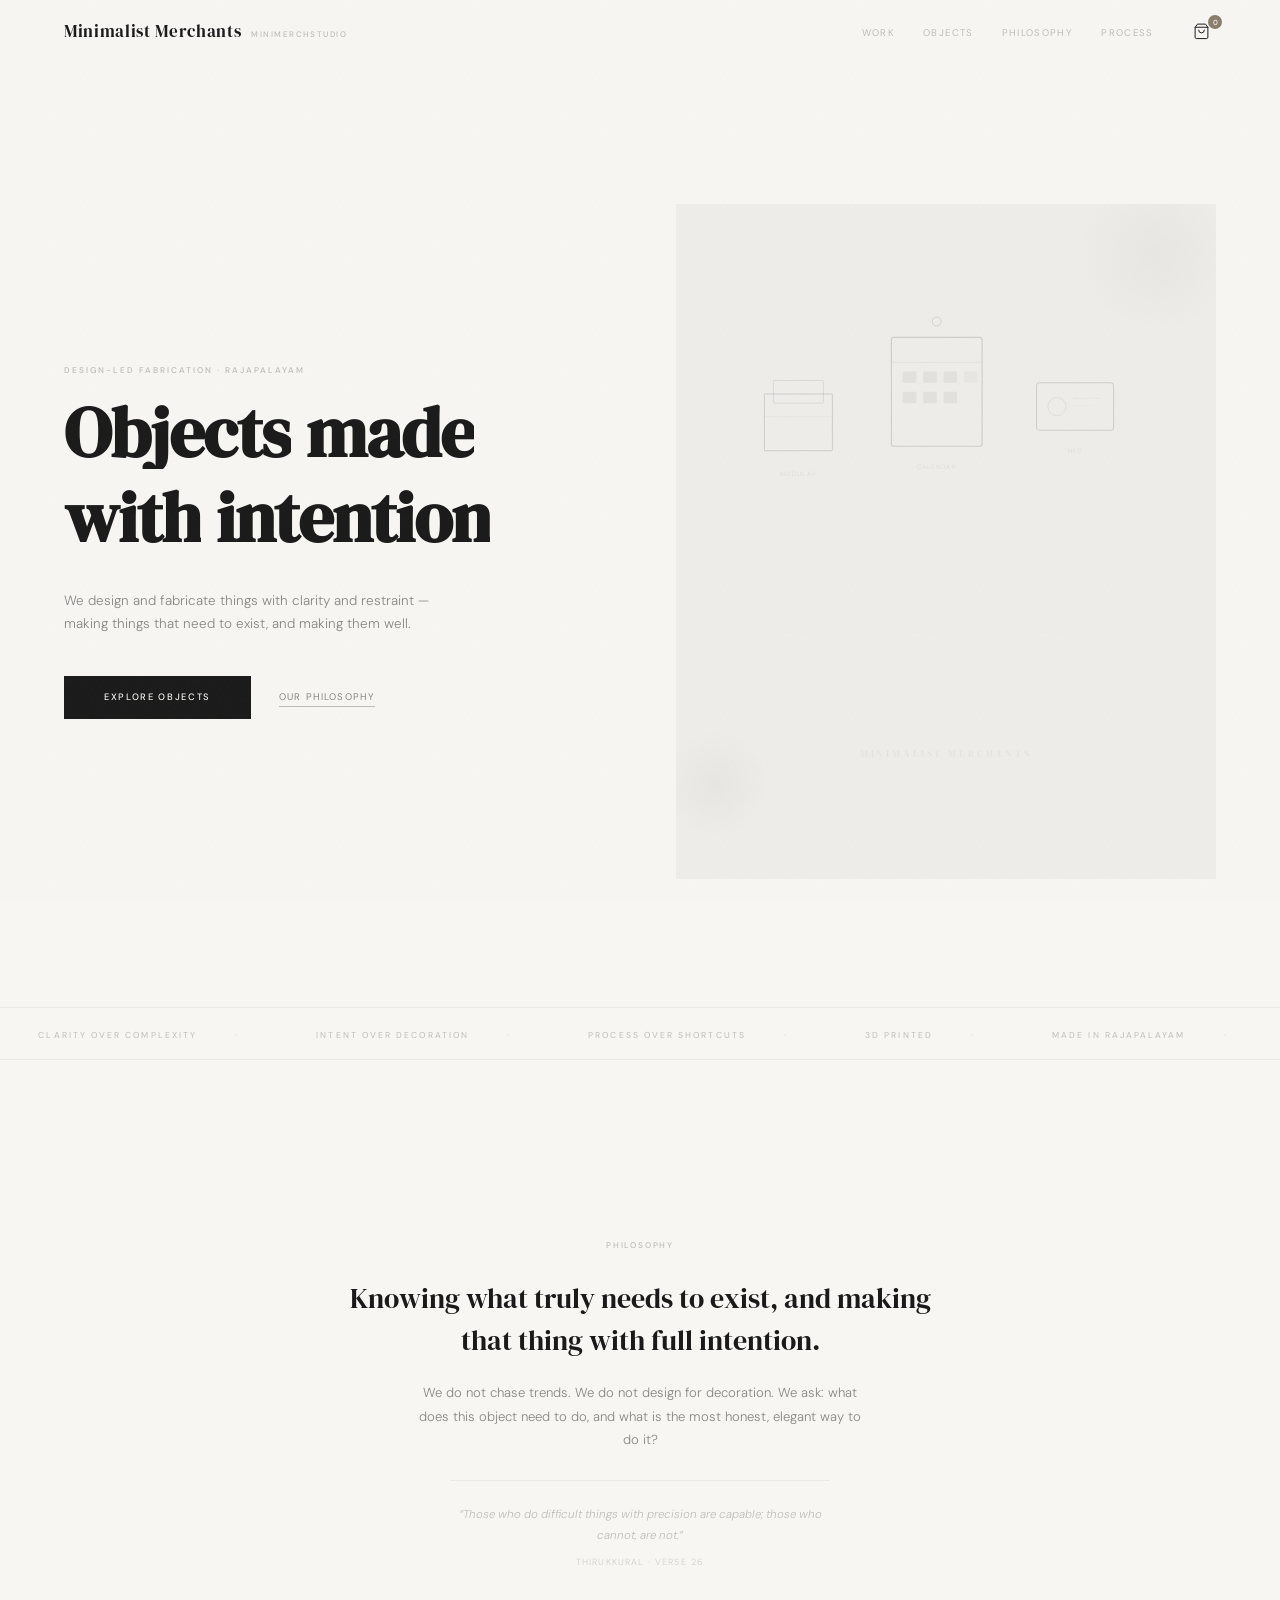
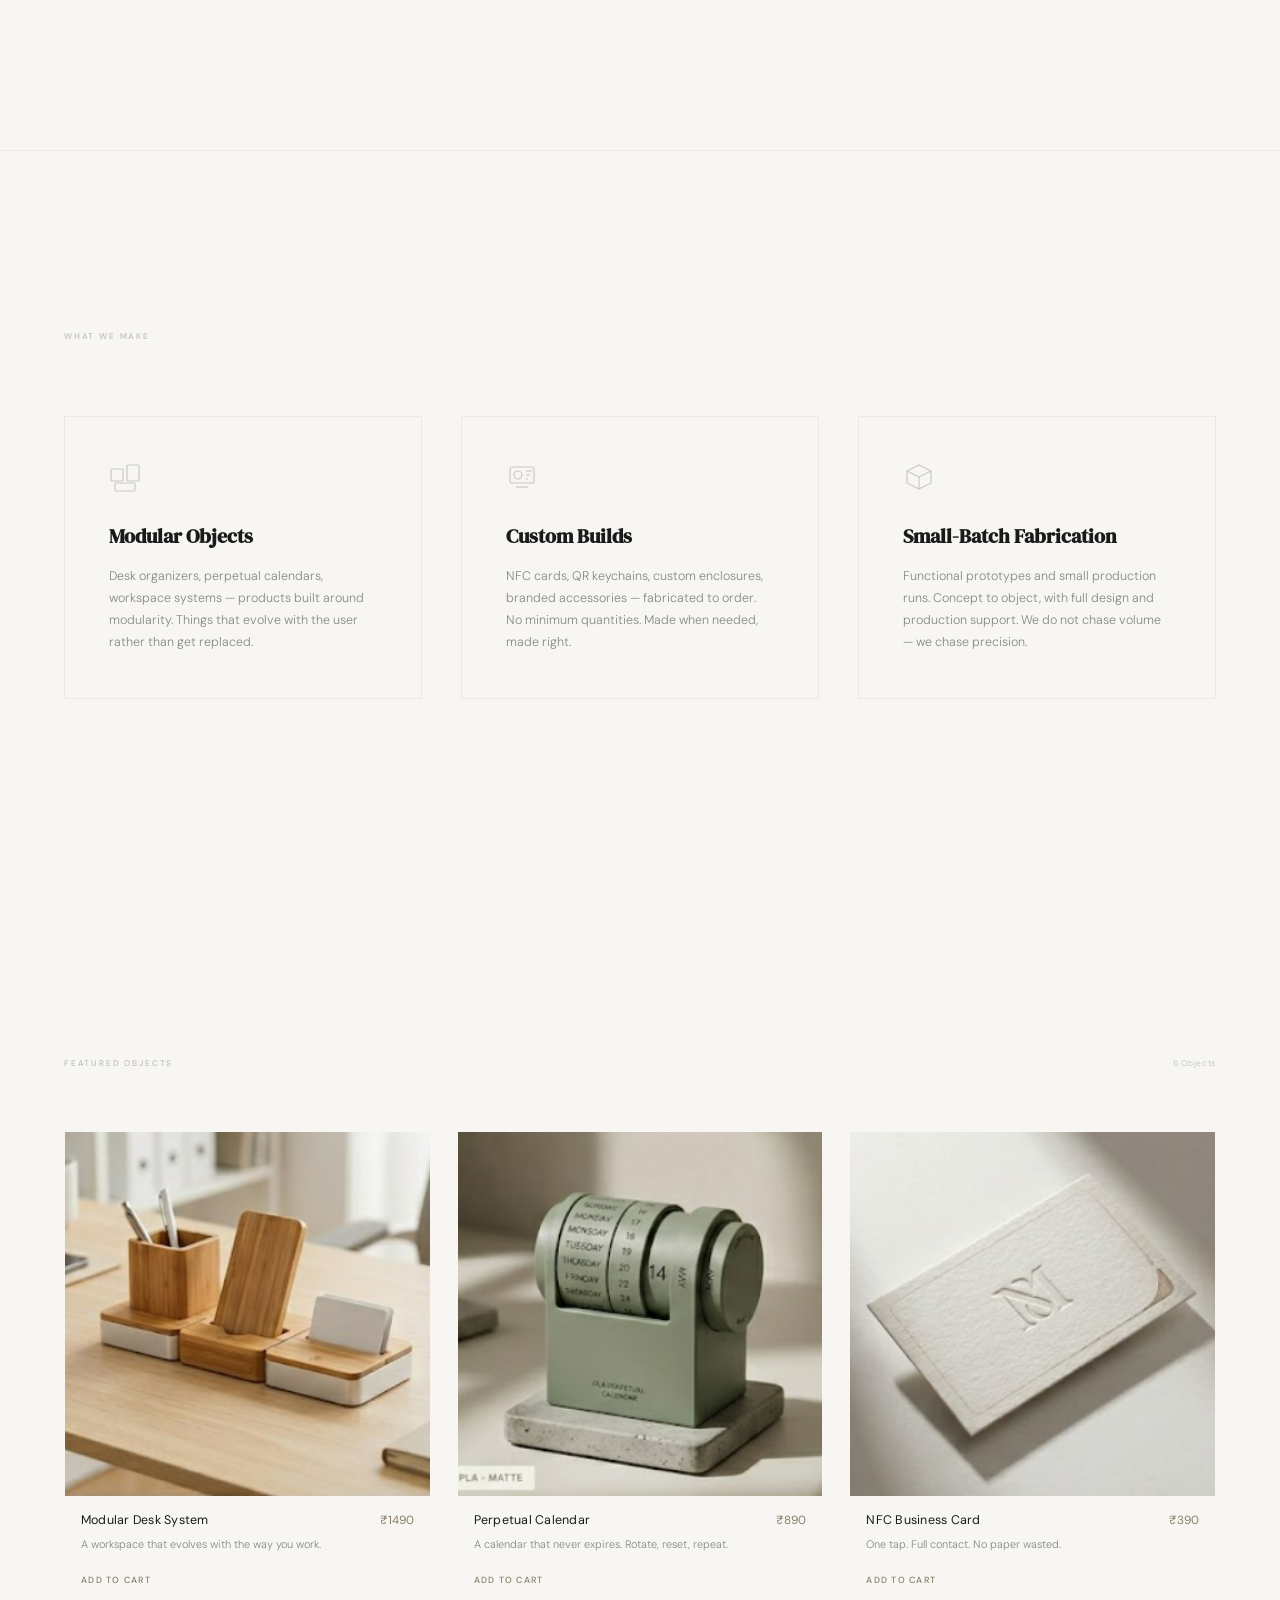
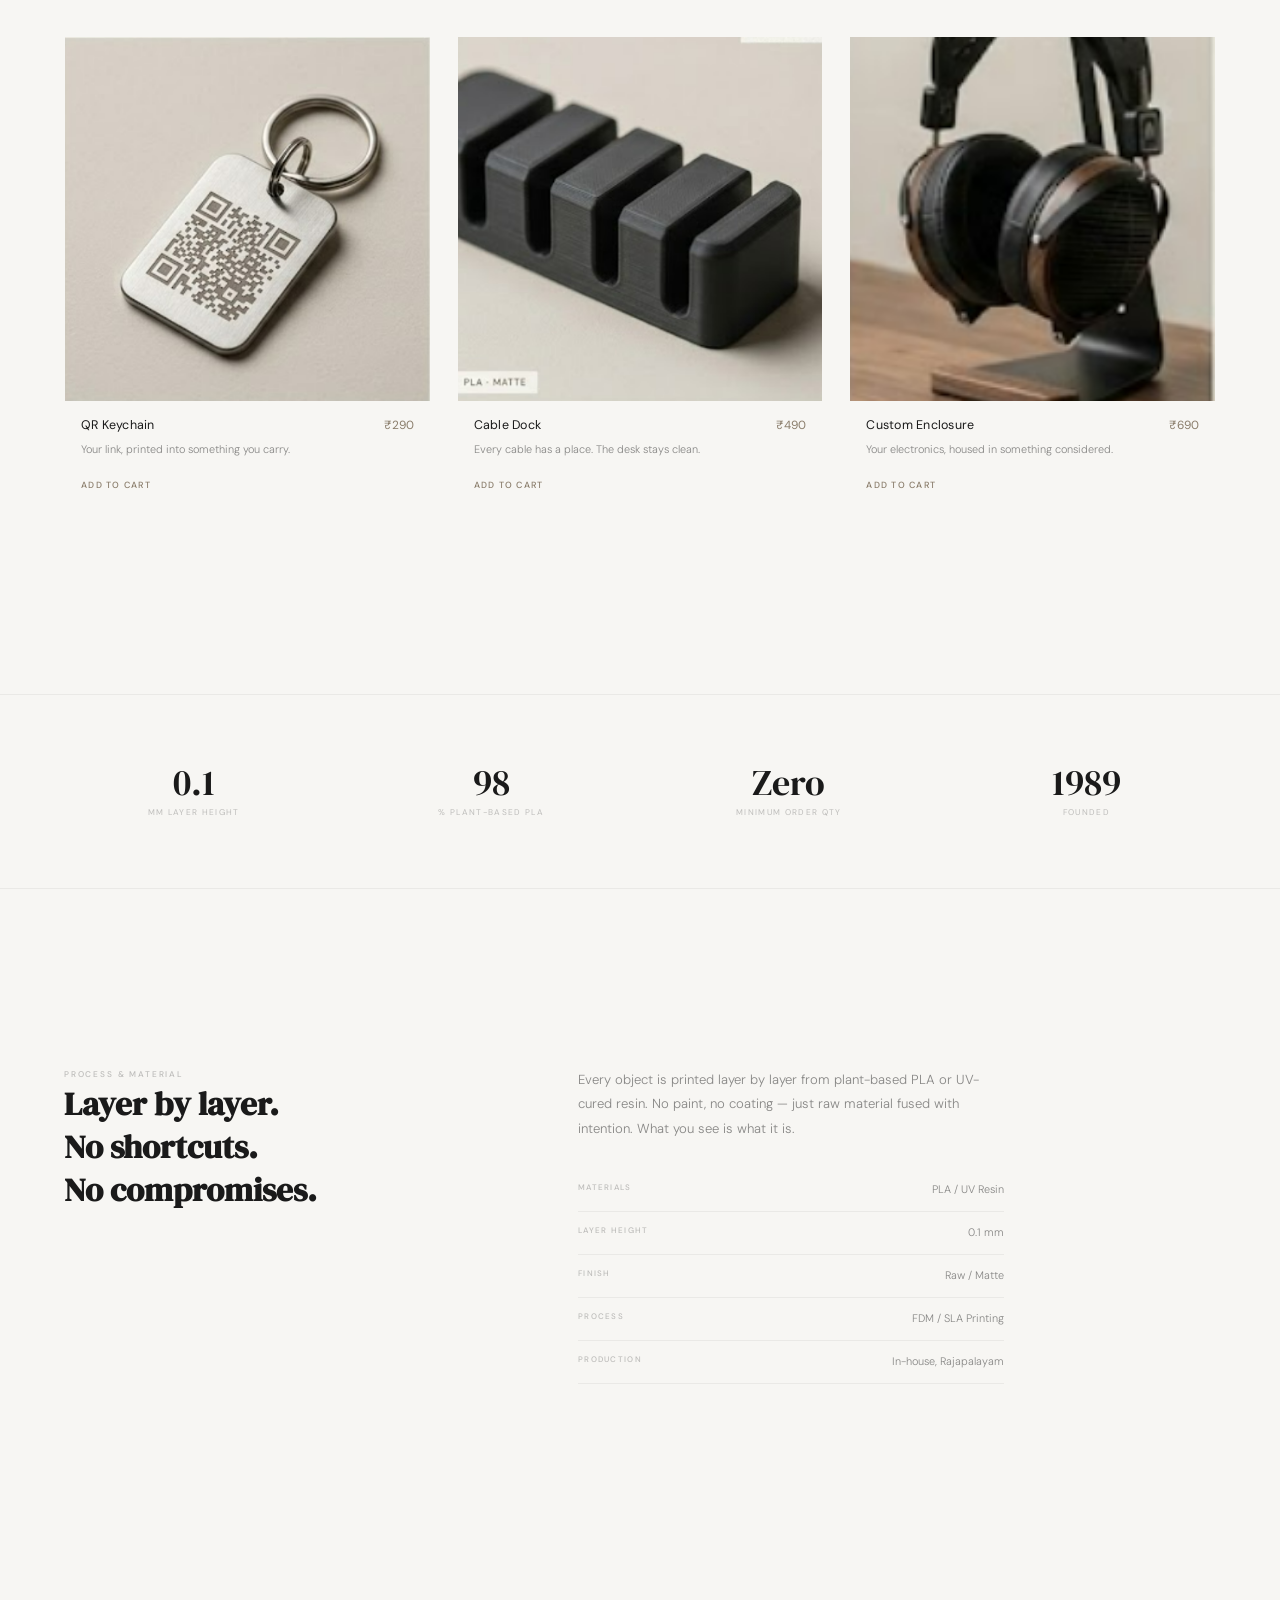
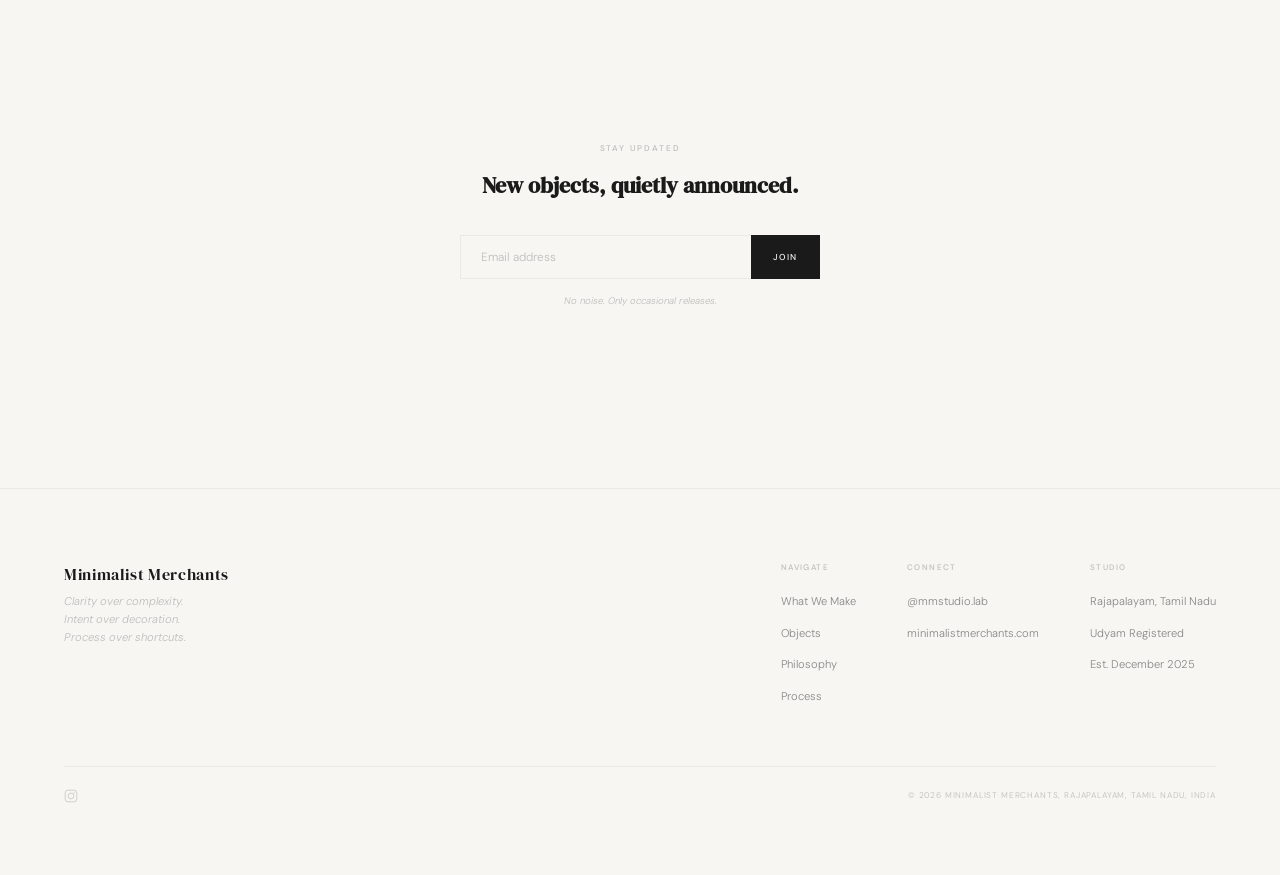
==== index.html @ 9cb00be7 "Initial commit: Minimalist Merchants e-commerce website" ====
<!DOCTYPE html>
<html lang="en">
<head>
  <meta charset="UTF-8">
  <meta name="viewport" content="width=device-width, initial-scale=1.0">
  <title>Minimalist Merchants — Objects Made with Intention</title>
  <meta name="description" content="Minimalist Merchants is a design-led custom 3D printing and fabrication studio based in Rajapalayam, Tamil Nadu. We design and fabricate objects with clarity and restraint.">
  <meta property="og:title" content="Minimalist Merchants — Objects Made with Intention">
  <meta property="og:description" content="Design-led 3D printing &amp; fabrication. Clarity over complexity. Intent over decoration. Process over shortcuts.">
  <meta property="og:type" content="website">
  <meta name="twitter:card" content="summary_large_image">
  <link rel="preconnect" href="https://fonts.googleapis.com">
  <link rel="preconnect" href="https://fonts.gstatic.com" crossorigin>
  <link href="https://fonts.googleapis.com/css2?family=DM+Sans:ital,opsz,wght@0,9..40,300;0,9..40,400;0,9..40,500;1,9..40,300;1,9..40,400&family=DM+Serif+Display&display=swap" rel="stylesheet">
  <style>
    /* ================================================
       RESET & TOKENS
       ================================================ */
    *,*::before,*::after{margin:0;padding:0;box-sizing:border-box}
    :root{
      --bg:#F7F6F3;
      --surface:#EEEDEA;
      --text:#1A1A1A;
      --text-mid:rgba(26,26,26,.50);
      --text-light:rgba(26,26,26,.26);
      --accent:#8A7D6B;
      --accent-hover:#766A58;
      --border:rgba(26,26,26,.06);
      --heading:'DM Serif Display',Georgia,serif;
      --body:'DM Sans',system-ui,sans-serif;
      --ease:cubic-bezier(.25,.1,.25,1);
      --ease-out:cubic-bezier(.16,1,.3,1);
      --section-gap:clamp(100px,14vw,200px);
      --px:clamp(24px,5vw,88px);
    }
    html{scroll-behavior:smooth}
    body{
      background:var(--bg);color:var(--text);
      font-family:var(--body);font-weight:400;
      font-size:15px;line-height:1.65;
      overflow-x:hidden;
      -webkit-font-smoothing:antialiased;
    }
    body.locked{overflow:hidden}
    a{color:inherit;text-decoration:none}
    button{font-family:inherit;border:none;background:none;color:inherit;font-size:inherit;cursor:pointer}
    ::selection{background:var(--accent);color:#fff}
    *:focus{outline:none}
    *:focus-visible{outline:2px solid var(--accent);outline-offset:3px}

    /* Film grain */
    .grain{
      position:fixed;inset:0;z-index:9998;pointer-events:none;opacity:.028;
      background-image:url("data:image/svg+xml,%3Csvg viewBox='0 0 256 256' xmlns='http://www.w3.org/2000/svg'%3E%3Cfilter id='n'%3E%3CfeTurbulence type='fractalNoise' baseFrequency='0.8' numOctaves='4' stitchTiles='stitch'/%3E%3C/filter%3E%3Crect width='100%25' height='100%25' filter='url(%23n)'/%3E%3C/svg%3E");
      background-size:128px;
    }

    /* ================================================
       PRELOADER
       ================================================ */
    .preloader{
      position:fixed;inset:0;z-index:10000;background:var(--bg);
      display:flex;flex-direction:column;align-items:center;justify-content:center;gap:20px;
      transition:opacity .6s ease,visibility .6s ease;
    }
    .preloader.done{opacity:0;visibility:hidden;pointer-events:none}
    .preloader-mark{
      font-family:var(--body);font-size:.62rem;font-weight:500;
      letter-spacing:.22em;text-transform:uppercase;color:var(--text-mid);
      opacity:0;animation:plFade .7s ease .2s forwards;
    }
    .preloader-name{
      font-family:var(--heading);font-size:clamp(1.1rem,2vw,1.5rem);
      letter-spacing:.04em;opacity:0;
      animation:plFade .7s ease .4s forwards;
    }
    .preloader-bar{
      width:48px;height:1px;background:var(--border);
      position:relative;overflow:hidden;opacity:0;
      animation:plFade .5s ease .6s forwards;
    }
    .preloader-bar::after{
      content:'';position:absolute;inset:0;background:var(--accent);
      transform-origin:left;animation:plBar 1s var(--ease-out) .7s forwards;
    }
    @keyframes plFade{to{opacity:1}}
    @keyframes plBar{from{transform:scaleX(0)}to{transform:scaleX(1)}}

    /* ================================================
       CURSOR (desktop only)
       ================================================ */
    @media(hover:hover)and(pointer:fine){*{cursor:none !important}}
    .cursor-dot,.cursor-ring{
      display:none;position:fixed;top:0;left:0;
      border-radius:50%;pointer-events:none;z-index:9999;will-change:transform;
    }
    .cursor-dot{
      width:5px;height:5px;background:var(--text);margin:-2.5px 0 0 -2.5px;
      transition:width .35s var(--ease),height .35s var(--ease),margin .35s var(--ease),background .35s ease;
    }
    .cursor-ring{
      width:34px;height:34px;border:1px solid rgba(26,26,26,.10);margin:-17px 0 0 -17px;
      transition:width .4s var(--ease-out),height .4s var(--ease-out),margin .4s var(--ease-out),opacity .3s ease;
    }
    .cursor-dot.active{width:48px;height:48px;margin:-24px 0 0 -24px;background:rgba(138,125,107,.08)}
    .cursor-ring.active{width:0;height:0;margin:0;opacity:0}
    @media(hover:hover)and(pointer:fine){.cursor-dot,.cursor-ring{display:block}}

    /* Scroll progress */
    .scroll-progress{position:fixed;top:0;left:0;height:1px;width:0;background:var(--accent);z-index:9997}

    /* ================================================
       NAVBAR
       ================================================ */
    .navbar{
      position:fixed;top:0;left:0;right:0;z-index:1000;
      display:flex;align-items:center;justify-content:space-between;
      height:64px;padding:0 var(--px);
      background:rgba(247,246,243,.86);
      backdrop-filter:blur(20px);-webkit-backdrop-filter:blur(20px);
      border-bottom:1px solid transparent;
      transition:height .35s var(--ease),border-color .35s ease,transform .45s var(--ease);
    }
    .navbar.scrolled{height:50px;border-bottom-color:var(--border)}
    .navbar.hidden{transform:translateY(-100%)}

    .nav-logo-group{display:flex;align-items:baseline;gap:10px}
    .nav-logo{font-family:var(--heading);font-size:1.05rem;letter-spacing:.04em}
    .nav-abbr{
      font-size:.5rem;font-weight:500;letter-spacing:.18em;
      text-transform:uppercase;color:var(--text-light);display:none;
    }
    @media(min-width:768px){.nav-abbr{display:inline}}

    .nav-right{display:flex;align-items:center;gap:clamp(16px,2.6vw,40px)}
    .nav-links{display:flex;gap:clamp(16px,2.2vw,36px);list-style:none}
    @media(max-width:640px){.nav-links{display:none}.mobile-btn{display:flex !important}}
    .nav-links a{
      font-size:.6rem;font-weight:400;letter-spacing:.14em;
      text-transform:uppercase;color:var(--text-light);
      position:relative;transition:color .3s ease;
    }
    .nav-links a::after{
      content:'';position:absolute;left:0;bottom:-2px;
      width:0;height:1px;background:var(--accent);transition:width .35s var(--ease);
    }
    .nav-links a:hover{color:var(--accent)}
    .nav-links a:hover::after{width:100%}

    .cart-btn{position:relative;display:flex;align-items:center;padding:6px}
    .cart-btn svg{width:17px;height:17px;stroke:var(--text);stroke-width:1.4}
    .cart-count{
      position:absolute;top:-2px;right:-6px;
      font-size:.46rem;font-weight:500;
      background:var(--accent);color:#fff;
      min-width:14px;height:14px;border-radius:7px;
      display:flex;align-items:center;justify-content:center;padding:0 3px;
      transition:transform .2s var(--ease);
    }
    .cart-count.pulse{animation:pulse .3s var(--ease)}
    @keyframes pulse{50%{transform:scale(1.5)}}

    .mobile-btn{display:none;flex-direction:column;gap:4px;padding:6px;width:22px}
    .mobile-btn span{
      display:block;height:1.5px;background:var(--text);
      transition:transform .3s var(--ease),opacity .25s ease;transform-origin:center;
    }
    .mobile-btn.open span:nth-child(1){transform:translateY(5.5px) rotate(45deg)}
    .mobile-btn.open span:nth-child(2){opacity:0}
    .mobile-btn.open span:nth-child(3){transform:translateY(-5.5px) rotate(-45deg)}

    .mobile-menu{
      position:fixed;inset:0;background:var(--bg);
      z-index:999;display:flex;flex-direction:column;
      align-items:center;justify-content:center;gap:32px;
      opacity:0;pointer-events:none;transition:opacity .35s ease;
    }
    .mobile-menu.open{opacity:1;pointer-events:auto}
    .mobile-menu a{
      font-family:var(--heading);font-size:1.8rem;letter-spacing:.03em;
      opacity:0;transform:translateY(18px);
      transition:opacity .4s ease,transform .45s var(--ease-out);
    }
    .mobile-menu.open a{opacity:1;transform:translateY(0)}
    .mobile-menu.open a:nth-child(1){transition-delay:.06s}
    .mobile-menu.open a:nth-child(2){transition-delay:.12s}
    .mobile-menu.open a:nth-child(3){transition-delay:.18s}
    .mobile-menu.open a:nth-child(4){transition-delay:.24s}
    .mobile-menu.open a:nth-child(5){transition-delay:.30s}

    /* ================================================
       CART DRAWER
       ================================================ */
    .cart-overlay{
      position:fixed;inset:0;background:rgba(26,26,26,.08);
      z-index:2000;opacity:0;pointer-events:none;transition:opacity .4s ease;
    }
    .cart-overlay.open{opacity:1;pointer-events:auto}
    .cart-drawer{
      position:fixed;top:0;right:0;
      width:min(400px,92vw);height:100dvh;
      background:var(--bg);z-index:2001;
      transform:translateX(100%);transition:transform .5s var(--ease-out);
      display:flex;flex-direction:column;border-left:1px solid var(--border);
    }
    .cart-drawer.open{transform:translateX(0)}
    .cart-header{
      display:flex;align-items:center;justify-content:space-between;
      padding:22px 28px;border-bottom:1px solid var(--border);flex-shrink:0;
    }
    .cart-title{font-size:.6rem;font-weight:500;letter-spacing:.18em;text-transform:uppercase;color:var(--text-mid)}
    .cart-close{width:32px;height:32px;display:flex;align-items:center;justify-content:center;transition:transform .3s var(--ease)}
    .cart-close:hover{transform:rotate(90deg)}
    .cart-close svg{width:11px;height:11px}
    .cart-items{flex:1;overflow-y:auto;padding:16px 28px}
    .cart-empty{font-size:.8rem;font-weight:300;color:var(--text-light);padding-top:60px;text-align:center;line-height:1.9}
    .cart-item{
      display:grid;grid-template-columns:48px 1fr auto;gap:14px;
      align-items:center;padding:18px 0;border-bottom:1px solid var(--border);
      animation:slideIn .3s var(--ease);
    }
    @keyframes slideIn{from{opacity:0;transform:translateX(8px)}}
    .cart-item-thumb{width:48px;height:48px;background:var(--surface);display:flex;align-items:center;justify-content:center}
    .cart-item-thumb svg{width:50%;height:auto}
    .cart-item-name{font-size:.76rem;letter-spacing:.02em}
    .cart-item-price{font-size:.66rem;font-weight:300;color:var(--accent);margin-top:2px}
    .cart-item-actions{display:flex;flex-direction:column;align-items:flex-end;gap:6px}
    .cart-item-qty{display:flex;align-items:center;gap:10px}
    .cart-item-qty button{
      width:24px;height:24px;display:flex;align-items:center;justify-content:center;
      font-size:.8rem;font-weight:300;border:1px solid var(--border);transition:border-color .2s ease;
    }
    .cart-item-qty button:hover{border-color:var(--accent)}
    .cart-item-qty span{font-size:.7rem;min-width:14px;text-align:center}
    .cart-item-remove{font-size:.5rem;font-weight:400;letter-spacing:.1em;text-transform:uppercase;color:var(--text-light);transition:color .2s ease}
    .cart-item-remove:hover{color:var(--accent)}
    .cart-footer{padding:20px 28px;border-top:1px solid var(--border);flex-shrink:0}
    .cart-total{display:flex;justify-content:space-between;align-items:baseline;margin-bottom:18px}
    .cart-total-label{font-size:.58rem;font-weight:500;letter-spacing:.16em;text-transform:uppercase;color:var(--text-light)}
    .cart-total-amount{font-family:var(--heading);font-size:1.25rem}
    .cart-checkout-btn{
      display:block;width:100%;padding:15px;
      background:var(--text);color:var(--bg);
      font-size:.58rem;font-weight:500;letter-spacing:.18em;
      text-transform:uppercase;text-align:center;
      transition:opacity .3s ease,transform .12s ease;
    }
    .cart-checkout-btn:hover{opacity:.8}
    .cart-checkout-btn:active{transform:scale(.98)}

    /* ================================================
       MODAL
       ================================================ */
    .modal-overlay{
      position:fixed;inset:0;background:rgba(26,26,26,.10);
      z-index:3000;display:flex;align-items:center;justify-content:center;
      padding:24px;opacity:0;pointer-events:none;transition:opacity .35s ease;
    }
    .modal-overlay.open{opacity:1;pointer-events:auto}
    .modal{
      background:var(--bg);width:min(660px,100%);max-height:90vh;overflow-y:auto;
      display:grid;grid-template-columns:1fr;
      transform:translateY(12px) scale(.985);opacity:0;
      transition:transform .45s var(--ease-out),opacity .35s ease;position:relative;
    }
    .modal-overlay.open .modal{transform:translateY(0) scale(1);opacity:1}
    @media(min-width:640px){.modal{grid-template-columns:1fr 1fr}}
    .modal-image{
      aspect-ratio:1/1;display:flex;align-items:center;justify-content:center;
      padding:32px;background:var(--surface);
    }
    .modal-image svg{width:55%;height:auto}
    .modal-content{padding:40px 36px;display:flex;flex-direction:column;justify-content:center}
    .modal-name{font-family:var(--heading);font-size:1.5rem;margin-bottom:6px}
    .modal-price{font-size:.82rem;color:var(--accent);font-weight:400;margin-bottom:20px}
    .modal-desc{font-size:.78rem;font-weight:300;line-height:1.75;color:var(--text-mid);margin-bottom:28px}
    .modal-specs{list-style:none;margin-bottom:28px}
    .modal-specs li{
      display:flex;justify-content:space-between;padding:10px 0;
      border-bottom:1px solid var(--border);font-size:.66rem;
    }
    .modal-specs .spec-k{font-weight:500;letter-spacing:.14em;text-transform:uppercase;color:var(--text-light);font-size:.52rem}
    .modal-specs .spec-v{font-weight:300;color:var(--text-mid)}
    .modal-add-btn{
      padding:14px 30px;background:var(--text);color:var(--bg);
      font-size:.58rem;font-weight:500;letter-spacing:.18em;
      text-transform:uppercase;align-self:flex-start;
      transition:opacity .3s ease,transform .12s ease;
    }
    .modal-add-btn:hover{opacity:.8}
    .modal-add-btn:active{transform:scale(.97)}
    .modal-close{
      position:absolute;top:16px;right:16px;
      width:36px;height:36px;display:flex;align-items:center;justify-content:center;
      z-index:1;transition:transform .3s var(--ease);
    }
    .modal-close:hover{transform:rotate(90deg)}
    .modal-close svg{width:11px;height:11px}

    /* Toast */
    .toast-wrap{position:fixed;bottom:28px;left:28px;z-index:4000;display:flex;flex-direction:column;gap:8px}
    @media(max-width:600px){.toast-wrap{left:16px;right:16px;bottom:16px}}
    .toast{
      padding:12px 22px;background:var(--text);color:var(--bg);
      font-size:.68rem;letter-spacing:.04em;
      display:flex;align-items:center;gap:10px;
      opacity:0;transform:translateY(8px);animation:tIn .3s var(--ease) forwards;
    }
    .toast.out{animation:tOut .25s ease forwards}
    @keyframes tIn{to{opacity:1;transform:translateY(0)}}
    @keyframes tOut{to{opacity:0;transform:translateY(-8px)}}
    .toast svg{width:12px;height:12px;flex-shrink:0}

    /* Nav spacer */
    .nav-spacer{height:64px}

    /* ================================================
       HERO
       ================================================ */
    .hero{
      min-height:calc(100svh - 64px);
      display:grid;grid-template-columns:1fr;
      gap:clamp(36px,6vw,72px);
      padding:clamp(64px,12vw,140px) var(--px) clamp(72px,10vw,140px);
      align-items:center;
    }
    @media(min-width:768px){.hero{grid-template-columns:1fr 1fr}}
    .hero-text{order:2}
    .hero-image{order:1}
    @media(min-width:768px){.hero-text{order:1}.hero-image{order:2}}

    .hero-eyebrow{
      font-size:.52rem;font-weight:500;letter-spacing:.24em;
      text-transform:uppercase;color:var(--text-light);margin-bottom:18px;
      opacity:0;transform:translateY(10px);
      transition:opacity .5s ease .2s,transform .5s var(--ease) .2s;
    }
    .hero-eyebrow.in{opacity:1;transform:translateY(0)}

    .hero-heading{
      font-family:var(--heading);
      font-size:clamp(2.6rem,5.5vw,4.8rem);
      line-height:1.04;letter-spacing:-.015em;margin-bottom:22px;
    }
    .hero-heading .line{display:block;overflow:hidden}
    .hero-heading .word{display:inline-block;overflow:hidden;margin-right:.22em}
    .hero-heading .word-inner{
      display:inline-block;transform:translateY(115%);
      transition:transform .8s var(--ease-out);
    }
    .hero-heading .word-inner.in{transform:translateY(0)}

    .hero-sub{
      font-size:clamp(.84rem,1vw,.93rem);
      font-weight:300;color:var(--text-mid);line-height:1.75;
      max-width:400px;margin-bottom:40px;
      opacity:0;transform:translateY(14px);
      transition:opacity .55s ease .55s,transform .55s var(--ease) .55s;
    }
    .hero-sub.in{opacity:1;transform:translateY(0)}

    .hero-cta-group{
      display:flex;align-items:center;gap:28px;
      opacity:0;transform:translateY(14px);
      transition:opacity .55s ease .7s,transform .55s var(--ease) .7s;
    }
    .hero-cta-group.in{opacity:1;transform:translateY(0)}
    .hero-cta{
      display:inline-block;padding:14px 40px;
      background:var(--text);color:var(--bg);
      font-size:.58rem;font-weight:500;letter-spacing:.18em;text-transform:uppercase;
      transition:opacity .3s ease,transform .12s ease;
    }
    .hero-cta:hover{opacity:.82}
    .hero-cta:active{transform:scale(.97)}
    .hero-cta-ghost{
      font-size:.6rem;font-weight:400;letter-spacing:.12em;
      text-transform:uppercase;color:var(--text-mid);position:relative;transition:color .3s ease;
    }
    .hero-cta-ghost::after{
      content:'';position:absolute;left:0;bottom:-2px;
      width:100%;height:1px;background:var(--text-light);
      transform-origin:right;transition:transform .35s var(--ease);
    }
    .hero-cta-ghost:hover{color:var(--accent)}
    .hero-cta-ghost:hover::after{transform:scaleX(0);transform-origin:left}

    /* Hero visual */
    .hero-visual{
      width:100%;aspect-ratio:4/5;background:var(--surface);
      position:relative;overflow:hidden;
    }
    .hero-visual-inner{
      position:absolute;inset:0;display:flex;align-items:center;justify-content:center;
      opacity:0;transform:scale(1.03);
      transition:opacity 1s ease .3s,transform 1.2s var(--ease-out) .3s;
    }
    .hero-visual-inner.in{opacity:1;transform:scale(1)}
    .hero-visual-inner svg{width:84%;height:auto}
    .hero-float{position:absolute;border-radius:50%;opacity:0;transition:opacity 1.2s ease .6s}
    .hero-float.in{opacity:1}
    .hero-float-1{
      width:160px;height:160px;top:-30px;right:-20px;
      background:radial-gradient(circle,rgba(138,125,107,.06) 0%,transparent 70%);
      animation:floatA 9s ease-in-out infinite;
    }
    .hero-float-2{
      width:110px;height:110px;bottom:40px;left:-15px;
      background:radial-gradient(circle,rgba(26,26,26,.03) 0%,transparent 70%);
      animation:floatB 11s ease-in-out infinite;
    }
    @keyframes floatA{0%,100%{transform:translate(0,0)}50%{transform:translate(-6px,10px)}}
    @keyframes floatB{0%,100%{transform:translate(0,0)}50%{transform:translate(8px,-6px)}}

    /* ================================================
       MARQUEE
       ================================================ */
    .marquee{
      overflow:hidden;border-top:1px solid var(--border);border-bottom:1px solid var(--border);
      padding:13px 0;white-space:nowrap;
    }
    .marquee-track{display:inline-flex;animation:marquee 50s linear infinite}
    .marquee-track span{
      font-size:.54rem;font-weight:400;letter-spacing:.24em;
      text-transform:uppercase;color:var(--text-light);padding:0 clamp(20px,3vw,44px);
    }
    .marquee-track span::after{content:'\00B7';margin-left:clamp(20px,3vw,44px);color:var(--accent);opacity:.35}
    @keyframes marquee{from{transform:translateX(0)}to{transform:translateX(-50%)}}

    /* ================================================
       PHILOSOPHY
       ================================================ */
    .philosophy{padding:var(--section-gap) var(--px);display:flex;justify-content:center}
    .phil-inner{max-width:620px;text-align:center}
    .phil-label{
      font-size:.52rem;font-weight:500;letter-spacing:.22em;
      text-transform:uppercase;color:var(--text-light);margin-bottom:24px;
    }
    .phil-text{
      font-family:var(--heading);
      font-size:clamp(1.15rem,2.2vw,1.8rem);line-height:1.5;margin-bottom:20px;
    }
    .phil-sub{
      font-size:.82rem;font-weight:300;line-height:1.8;
      color:var(--text-mid);max-width:460px;margin:0 auto 28px;
    }
    .phil-verse{
      font-size:.72rem;font-weight:300;font-style:italic;
      line-height:1.8;color:var(--text-light);
      border-top:1px solid var(--border);padding-top:24px;
      max-width:380px;margin:0 auto;
    }
    .phil-verse-ref{
      display:block;font-style:normal;font-size:.56rem;
      letter-spacing:.12em;text-transform:uppercase;
      margin-top:8px;color:var(--text-light);opacity:.7;
    }

    /* ================================================
       WHAT WE MAKE
       ================================================ */
    .services{padding:var(--section-gap) var(--px);border-top:1px solid var(--border)}
    .services-header{margin-bottom:clamp(44px,6vw,72px)}
    .services-grid{display:grid;grid-template-columns:1fr;gap:clamp(24px,3vw,40px)}
    @media(min-width:768px){.services-grid{grid-template-columns:repeat(3,1fr)}}
    .service-card{padding:clamp(28px,4vw,44px);border:1px solid var(--border);transition:border-color .4s ease}
    .service-card:hover{border-color:rgba(26,26,26,.12)}
    .service-icon{margin-bottom:20px;opacity:.2}
    .service-icon svg{width:32px;height:32px}
    .service-name{
      font-family:var(--heading);font-size:clamp(1rem,1.6vw,1.3rem);
      margin-bottom:12px;
    }
    .service-desc{font-size:.78rem;font-weight:300;line-height:1.75;color:var(--text-mid)}

    /* ================================================
       PRODUCTS
       ================================================ */
    .products{padding:var(--section-gap) var(--px)}
    .section-header{
      display:flex;justify-content:space-between;align-items:flex-end;
      margin-bottom:clamp(40px,5vw,60px);
    }
    .section-label{font-size:.52rem;font-weight:500;letter-spacing:.22em;text-transform:uppercase;color:var(--text-light)}
    .section-count{font-size:.52rem;font-weight:300;letter-spacing:.08em;color:var(--text-light)}
    .products-grid{display:grid;grid-template-columns:1fr;gap:clamp(16px,2.4vw,26px)}
    @media(min-width:560px){.products-grid{grid-template-columns:repeat(2,1fr)}}
    @media(min-width:1040px){.products-grid{grid-template-columns:repeat(3,1fr)}}

    .product-card{
      position:relative;border:1px solid transparent;
      opacity:0;transform:translateY(26px);
      transition:opacity .6s var(--ease),transform .6s var(--ease),border-color .4s ease,box-shadow .4s ease;
    }
    .product-card.in{opacity:1;transform:translateY(0)}
    .product-card:hover{border-color:rgba(26,26,26,.05);box-shadow:0 10px 36px rgba(26,26,26,.035)}
    .product-card.in:hover{transform:translateY(-4px)}
    .product-image{
      width:100%;aspect-ratio:1/1;overflow:hidden;
      display:flex;align-items:center;justify-content:center;position:relative;
    }
    .product-image-inner{
      width:100%;height:100%;display:flex;align-items:center;justify-content:center;
      transition:transform .6s var(--ease);
    }
    .product-card:hover .product-image-inner{transform:scale(1.04)}
    .product-image-inner svg{width:42%;height:auto}
    .product-image-inner img{width:100%;height:100%;object-fit:cover}
    .modal-image img{width:100%;height:100%;object-fit:cover}
    .cart-item-thumb img{width:100%;height:100%;object-fit:cover}
    .product-micro{
      position:absolute;bottom:10px;left:10px;
      font-size:.48rem;font-weight:500;letter-spacing:.14em;text-transform:uppercase;
      color:var(--text-light);background:rgba(247,246,243,.9);
      padding:4px 10px;backdrop-filter:blur(6px);
      opacity:0;transform:translateY(5px);
      transition:opacity .3s ease,transform .3s var(--ease);
    }
    .product-card:hover .product-micro{opacity:1;transform:translateY(0)}
    .product-quick{
      position:absolute;top:10px;right:10px;
      font-size:.46rem;font-weight:500;letter-spacing:.14em;text-transform:uppercase;
      color:var(--text-light);background:rgba(247,246,243,.9);
      padding:4px 9px;backdrop-filter:blur(6px);opacity:0;transition:opacity .3s ease;
    }
    .product-card:hover .product-quick{opacity:1}
    .product-body{padding:14px 16px 18px}
    .product-top{display:flex;justify-content:space-between;align-items:baseline;margin-bottom:5px}
    .product-name{font-size:.78rem;font-weight:400;letter-spacing:.02em}
    .product-price{font-size:.74rem;font-weight:400;color:var(--accent)}
    .product-desc{font-size:.68rem;font-weight:300;line-height:1.65;color:var(--text-mid);margin-bottom:12px}
    .product-add{
      font-size:.56rem;font-weight:500;letter-spacing:.14em;text-transform:uppercase;
      color:var(--accent);padding:0;position:relative;transition:color .3s ease;
    }
    .product-add::after{
      content:'';position:absolute;left:0;bottom:-1px;
      width:0;height:1px;background:var(--accent);transition:width .4s var(--ease);
    }
    .product-add:hover::after{width:100%}
    .product-add:hover{color:var(--accent-hover)}

    /* ================================================
       PROCESS
       ================================================ */
    .process{padding:var(--section-gap) var(--px);border-top:1px solid var(--border)}
    .process-inner{max-width:940px;display:grid;grid-template-columns:1fr;gap:48px}
    @media(min-width:768px){.process-inner{grid-template-columns:1fr 1fr;gap:88px}}
    .process-heading{font-family:var(--heading);font-size:clamp(1.4rem,2.6vw,2.2rem);line-height:1.3}
    .process-body{font-size:clamp(.82rem,.95vw,.9rem);font-weight:300;line-height:1.85;color:var(--text-mid);margin-bottom:28px}
    .process-specs{list-style:none}
    .process-specs li{
      display:flex;justify-content:space-between;padding:12px 0;
      border-bottom:1px solid var(--border);font-size:.68rem;
    }
    .process-specs .spec-k{font-weight:500;letter-spacing:.16em;text-transform:uppercase;color:var(--text-light);font-size:.5rem}
    .process-specs .spec-v{font-weight:300;color:var(--text-mid)}

    /* ================================================
       STATS
       ================================================ */
    .stats{
      padding:clamp(40px,6vw,68px) var(--px);
      border-top:1px solid var(--border);border-bottom:1px solid var(--border);
      display:grid;grid-template-columns:repeat(2,1fr);gap:clamp(20px,3vw,40px);
    }
    @media(min-width:768px){.stats{grid-template-columns:repeat(4,1fr)}}
    .stat{text-align:center}
    .stat-num{font-family:var(--heading);font-size:clamp(1.5rem,2.8vw,2.4rem);line-height:1.1;margin-bottom:4px}
    .stat-label{font-size:.52rem;font-weight:400;letter-spacing:.16em;text-transform:uppercase;color:var(--text-light)}

    /* ================================================
       NEWSLETTER
       ================================================ */
    .newsletter{padding:var(--section-gap) var(--px);text-align:center}
    .nl-label{font-size:.52rem;font-weight:500;letter-spacing:.22em;text-transform:uppercase;color:var(--text-light);margin-bottom:12px}
    .nl-heading{font-family:var(--heading);font-size:clamp(1.05rem,1.8vw,1.4rem);margin-bottom:30px}
    .nl-form{display:flex;max-width:360px;margin:0 auto}
    .nl-input{
      flex:1;padding:13px 20px;border:1px solid var(--border);border-right:none;
      background:transparent;font-family:var(--body);font-size:.74rem;font-weight:300;
      color:var(--text);outline:none;transition:border-color .3s ease;
    }
    .nl-input::placeholder{color:var(--text-light)}
    .nl-input:focus{border-color:var(--accent)}
    .nl-submit{
      padding:13px 22px;background:var(--text);color:var(--bg);
      font-size:.54rem;font-weight:500;letter-spacing:.18em;text-transform:uppercase;
      white-space:nowrap;transition:opacity .3s ease;
    }
    .nl-submit:hover{opacity:.8}
    .nl-note{font-size:.6rem;font-weight:300;color:var(--text-light);margin-top:14px;font-style:italic}
    .nl-thanks{font-size:.8rem;font-weight:300;color:var(--text-mid);margin-top:16px;display:none}
    .nl-thanks.show{display:block}

    /* ================================================
       FOOTER
       ================================================ */
    .footer{
      padding:clamp(48px,7vw,72px) var(--px);
      display:grid;grid-template-columns:1fr;gap:32px;
      border-top:1px solid var(--border);
    }
    @media(min-width:768px){.footer{grid-template-columns:1fr auto auto auto;gap:clamp(32px,4vw,64px)}}
    .footer-logo{font-family:var(--heading);font-size:1rem;letter-spacing:.04em;margin-bottom:6px}
    .footer-tagline{font-size:.7rem;font-weight:300;font-style:italic;color:var(--text-light);line-height:1.6;max-width:220px}
    .footer-col-title{font-size:.5rem;font-weight:500;letter-spacing:.18em;text-transform:uppercase;color:var(--text-light);margin-bottom:14px}
    .footer-col ul{list-style:none}
    .footer-col li{margin-bottom:7px}
    .footer-col a{font-size:.7rem;font-weight:300;color:var(--text-mid);transition:color .2s ease}
    .footer-col a:hover{color:var(--accent)}
    .footer-bottom{
      grid-column:1/-1;display:flex;flex-wrap:wrap;justify-content:space-between;align-items:center;
      padding-top:22px;border-top:1px solid var(--border);gap:12px;
    }
    .footer-social{display:flex;gap:18px;list-style:none}
    .footer-social a{display:flex;opacity:.2;transition:opacity .3s ease,transform .3s var(--ease)}
    .footer-social a:hover{opacity:.5;transform:translateY(-2px)}
    .footer-social svg{width:14px;height:14px}
    .footer-copy{font-size:.52rem;font-weight:300;letter-spacing:.1em;text-transform:uppercase;color:var(--text-light)}

    /* Back to top */
    .back-top{
      position:fixed;bottom:28px;right:28px;width:36px;height:36px;
      border:1px solid var(--border);background:var(--bg);
      display:flex;align-items:center;justify-content:center;z-index:100;
      opacity:0;pointer-events:none;transform:translateY(6px);
      transition:opacity .3s ease,transform .3s var(--ease),border-color .2s ease;
    }
    .back-top.show{opacity:1;pointer-events:auto;transform:translateY(0)}
    .back-top:hover{border-color:var(--accent)}
    .back-top svg{width:10px;height:10px}

    /* Reveal */
    .reveal{opacity:0;transform:translateY(20px);transition:opacity .65s var(--ease),transform .65s var(--ease)}
    .reveal.in{opacity:1;transform:translateY(0)}
  </style>
</head>
<body>

  <div class="grain"></div>

  <!-- Preloader -->
  <div class="preloader" id="preloader">
    <span class="preloader-mark">Design-Led Fabrication</span>
    <span class="preloader-name">Minimalist Merchants</span>
    <div class="preloader-bar"></div>
  </div>

  <div class="scroll-progress" id="scrollProgress"></div>
  <div class="cursor-dot" id="cursorDot"></div>
  <div class="cursor-ring" id="cursorRing"></div>
  <div class="toast-wrap" id="toastWrap"></div>

  <!-- Modal -->
  <div class="modal-overlay" id="modalOverlay">
    <div class="modal" id="modal">
      <button class="modal-close" id="modalClose" aria-label="Close">
        <svg viewBox="0 0 16 16" fill="none" stroke="currentColor" stroke-width="1.4"><path d="M2 2l12 12M14 2L2 14"/></svg>
      </button>
      <div class="modal-image" id="modalImage"></div>
      <div class="modal-content">
        <h3 class="modal-name" id="modalName"></h3>
        <p class="modal-price" id="modalPrice"></p>
        <p class="modal-desc" id="modalDesc"></p>
        <ul class="modal-specs" id="modalSpecs"></ul>
        <button class="modal-add-btn" id="modalAdd">Add to Cart</button>
      </div>
    </div>
  </div>

  <!-- Cart -->
  <div class="cart-overlay" id="cartOverlay"></div>
  <div class="cart-drawer" id="cartDrawer">
    <div class="cart-header">
      <span class="cart-title">Cart</span>
      <button class="cart-close" id="cartClose" aria-label="Close cart">
        <svg viewBox="0 0 16 16" fill="none" stroke="currentColor" stroke-width="1.4"><path d="M2 2l12 12M14 2L2 14"/></svg>
      </button>
    </div>
    <div class="cart-items" id="cartItems">
      <p class="cart-empty" id="cartEmpty">Nothing here yet.<br>Good things take precision.</p>
    </div>
    <div class="cart-footer" id="cartFooter" style="display:none">
      <div class="cart-total">
        <span class="cart-total-label">Total</span>
        <span class="cart-total-amount" id="cartTotal">&#8377;0</span>
      </div>
      <button class="cart-checkout-btn" id="checkoutBtn">Checkout</button>
    </div>
  </div>

  <!-- Mobile Menu -->
  <div class="mobile-menu" id="mobileMenu">
    <a href="#work" class="mm-link">Work</a>
    <a href="#objects" class="mm-link">Objects</a>
    <a href="#philosophy" class="mm-link">Philosophy</a>
    <a href="#process" class="mm-link">Process</a>
    <a href="#contact" class="mm-link">Contact</a>
  </div>

  <!-- Navbar -->
  <nav class="navbar" id="navbar">
    <div class="nav-logo-group">
      <a href="#" class="nav-logo">Minimalist Merchants</a>
      <span class="nav-abbr">MiniMerchStudio</span>
    </div>
    <div class="nav-right">
      <ul class="nav-links">
        <li><a href="#work">Work</a></li>
        <li><a href="#objects">Objects</a></li>
        <li><a href="#philosophy">Philosophy</a></li>
        <li><a href="#process">Process</a></li>
      </ul>
      <button class="cart-btn" id="cartOpen" aria-label="Cart">
        <svg viewBox="0 0 24 24" fill="none" stroke="currentColor" stroke-linecap="round" stroke-linejoin="round">
          <path d="M6 2L3 6v14a2 2 0 002 2h14a2 2 0 002-2V6l-3-4z"/><line x1="3" y1="6" x2="21" y2="6"/><path d="M16 10a4 4 0 01-8 0"/>
        </svg>
        <span class="cart-count" id="cartCount">0</span>
      </button>
      <button class="mobile-btn" id="mobileBtn" aria-label="Menu">
        <span></span><span></span><span></span>
      </button>
    </div>
  </nav>

  <div class="nav-spacer"></div>

  <!-- ======== HERO ======== -->
  <section class="hero" id="hero">
    <div class="hero-text">
      <p class="hero-eyebrow" id="heroEye">Design-Led Fabrication &middot; Rajapalayam</p>
      <h1 class="hero-heading" id="heroHeading">
        <span class="line">Objects made</span>
        <span class="line">with intention</span>
      </h1>
      <p class="hero-sub" id="heroSub">We design and fabricate things with clarity and restraint &mdash; making things that need to exist, and making them well.</p>
      <div class="hero-cta-group" id="heroCtaGroup">
        <a href="#objects" class="hero-cta">Explore Objects</a>
        <a href="#philosophy" class="hero-cta-ghost">Our Philosophy</a>
      </div>
    </div>
    <div class="hero-image">
      <div class="hero-visual">
        <div class="hero-float hero-float-1" id="hf1"></div>
        <div class="hero-float hero-float-2" id="hf2"></div>
        <div class="hero-visual-inner" id="heroVisual">
          <svg viewBox="0 0 400 500" fill="none" xmlns="http://www.w3.org/2000/svg">
            <!-- Modular desk system — left -->
            <g transform="translate(30, 80)">
              <rect x="10" y="40" width="60" height="50" rx="1" stroke="#1A1A1A" stroke-width=".9" opacity=".14"/>
              <rect x="18" y="28" width="44" height="20" rx="1" stroke="#1A1A1A" stroke-width=".8" opacity=".10"/>
              <line x1="10" y1="60" x2="70" y2="60" stroke="#1A1A1A" stroke-width=".5" opacity=".06"/>
              <text x="40" y="112" text-anchor="middle" font-family="'DM Sans',sans-serif" font-size="5.5" fill="#1A1A1A" opacity=".07" letter-spacing=".18em">MODULAR</text>
            </g>
            <!-- Calendar — center -->
            <g transform="translate(148, 50)">
              <rect x="4" y="20" width="80" height="96" rx="2" stroke="#1A1A1A" stroke-width="1" opacity=".14"/>
              <line x1="4" y1="42" x2="84" y2="42" stroke="#1A1A1A" stroke-width=".6" opacity=".08"/>
              <g opacity=".05">
                <rect x="14" y="50" width="12" height="10" rx=".5" fill="#1A1A1A"/>
                <rect x="32" y="50" width="12" height="10" rx=".5" fill="#1A1A1A"/>
                <rect x="50" y="50" width="12" height="10" rx=".5" fill="#1A1A1A"/>
                <rect x="68" y="50" width="12" height="10" rx=".5" fill="#8A7D6B"/>
                <rect x="14" y="68" width="12" height="10" rx=".5" fill="#1A1A1A"/>
                <rect x="32" y="68" width="12" height="10" rx=".5" fill="#1A1A1A"/>
                <rect x="50" y="68" width="12" height="10" rx=".5" fill="#1A1A1A"/>
              </g>
              <circle cx="44" cy="6" r="4" stroke="#8A7D6B" stroke-width=".7" opacity=".3"/>
              <text x="44" y="136" text-anchor="middle" font-family="'DM Sans',sans-serif" font-size="5.5" fill="#1A1A1A" opacity=".07" letter-spacing=".18em">CALENDAR</text>
            </g>
            <!-- NFC card — right -->
            <g transform="translate(280, 100)">
              <rect x="0" y="10" width="68" height="42" rx="3" stroke="#1A1A1A" stroke-width=".9" opacity=".14"/>
              <circle cx="18" cy="31" r="8" stroke="#8A7D6B" stroke-width=".6" opacity=".2"/>
              <line x1="32" y1="24" x2="56" y2="24" stroke="#1A1A1A" stroke-width=".5" opacity=".06"/>
              <line x1="32" y1="30" x2="50" y2="30" stroke="#1A1A1A" stroke-width=".4" opacity=".04"/>
              <line x1="32" y1="36" x2="44" y2="36" stroke="#1A1A1A" stroke-width=".3" opacity=".03"/>
              <text x="34" y="72" text-anchor="middle" font-family="'DM Sans',sans-serif" font-size="5.5" fill="#1A1A1A" opacity=".07" letter-spacing=".18em">NFC</text>
            </g>
            <!-- Horizon -->
            <line x1="40" y1="330" x2="360" y2="330" stroke="#1A1A1A" stroke-width=".3" opacity=".03"/>
            <text x="200" y="440" text-anchor="middle" font-family="'DM Serif Display',serif" font-size="9" fill="#1A1A1A" opacity=".035" letter-spacing=".28em">MINIMALIST MERCHANTS</text>
          </svg>
        </div>
      </div>
    </div>
  </section>

  <!-- Marquee -->
  <div class="marquee" aria-hidden="true">
    <div class="marquee-track" id="marqueeTrack">
      <span>Clarity Over Complexity</span>
      <span>Intent Over Decoration</span>
      <span>Process Over Shortcuts</span>
      <span>3D Printed</span>
      <span>Made in Rajapalayam</span>
      <span>Plant-Based PLA</span>
      <span>UV Resin</span>
      <span>Custom Fabrication</span>
      <span>Clarity Over Complexity</span>
      <span>Intent Over Decoration</span>
      <span>Process Over Shortcuts</span>
      <span>3D Printed</span>
      <span>Made in Rajapalayam</span>
      <span>Plant-Based PLA</span>
      <span>UV Resin</span>
      <span>Custom Fabrication</span>
    </div>
  </div>

  <!-- ======== PHILOSOPHY ======== -->
  <section class="philosophy reveal" id="philosophy">
    <div class="phil-inner">
      <p class="phil-label">Philosophy</p>
      <p class="phil-text">Knowing what truly needs to exist, and making that thing with full intention.</p>
      <p class="phil-sub">We do not chase trends. We do not design for decoration. We ask: what does this object need to do, and what is the most honest, elegant way to do it?</p>
      <div class="phil-verse">
        &ldquo;Those who do difficult things with precision are capable; those who cannot, are not.&rdquo;
        <span class="phil-verse-ref">Thirukkural &middot; Verse 26</span>
      </div>
    </div>
  </section>

  <!-- ======== WHAT WE MAKE ======== -->
  <section class="services reveal" id="work">
    <div class="services-header">
      <p class="section-label">What We Make</p>
    </div>
    <div class="services-grid">
      <div class="service-card reveal">
        <div class="service-icon">
          <svg viewBox="0 0 32 32" fill="none" stroke="currentColor" stroke-width="1.2">
            <rect x="2" y="8" width="12" height="12" rx="1"/><rect x="18" y="4" width="12" height="16" rx="1"/><rect x="6" y="22" width="20" height="8" rx="1"/>
          </svg>
        </div>
        <h3 class="service-name">Modular Objects</h3>
        <p class="service-desc">Desk organizers, perpetual calendars, workspace systems &mdash; products built around modularity. Things that evolve with the user rather than get replaced.</p>
      </div>
      <div class="service-card reveal">
        <div class="service-icon">
          <svg viewBox="0 0 32 32" fill="none" stroke="currentColor" stroke-width="1.2">
            <rect x="4" y="6" width="24" height="16" rx="2"/><circle cx="12" cy="14" r="4"/><line x1="20" y1="10" x2="26" y2="10"/><line x1="20" y1="14" x2="24" y2="14"/>
            <line x1="20" y1="18" x2="22" y2="18"/><line x1="10" y1="26" x2="22" y2="26"/>
          </svg>
        </div>
        <h3 class="service-name">Custom Builds</h3>
        <p class="service-desc">NFC cards, QR keychains, custom enclosures, branded accessories &mdash; fabricated to order. No minimum quantities. Made when needed, made right.</p>
      </div>
      <div class="service-card reveal">
        <div class="service-icon">
          <svg viewBox="0 0 32 32" fill="none" stroke="currentColor" stroke-width="1.2">
            <path d="M16 4L4 10v12l12 6 12-6V10L16 4z"/><line x1="16" y1="16" x2="16" y2="28"/><line x1="4" y1="10" x2="16" y2="16"/><line x1="28" y1="10" x2="16" y2="16"/>
          </svg>
        </div>
        <h3 class="service-name">Small-Batch Fabrication</h3>
        <p class="service-desc">Functional prototypes and small production runs. Concept to object, with full design and production support. We do not chase volume &mdash; we chase precision.</p>
      </div>
    </div>
  </section>

  <!-- ======== FEATURED OBJECTS ======== -->
  <section class="products" id="objects">
    <div class="section-header reveal">
      <p class="section-label">Featured Objects</p>
      <p class="section-count">6 Objects</p>
    </div>
    <div class="products-grid" id="productsGrid"></div>
  </section>

  <!-- Stats -->
  <div class="stats reveal">
    <div class="stat">
      <p class="stat-num" data-count="0.1" data-dec="1">0</p>
      <p class="stat-label">mm Layer Height</p>
    </div>
    <div class="stat">
      <p class="stat-num" data-count="100" data-dec="0">0</p>
      <p class="stat-label">% Plant-Based PLA</p>
    </div>
    <div class="stat">
      <p class="stat-num" data-count="0" data-dec="0" data-text="Zero">-</p>
      <p class="stat-label">Minimum Order Qty</p>
    </div>
    <div class="stat">
      <p class="stat-num" data-count="2025" data-dec="0">0</p>
      <p class="stat-label">Founded</p>
    </div>
  </div>

  <!-- ======== PROCESS ======== -->
  <section class="process" id="process" style="border-top:none">
    <div class="process-inner">
      <div>
        <p class="section-label reveal">Process &amp; Material</p>
        <h2 class="process-heading reveal">Layer by layer.<br>No shortcuts.<br>No compromises.</h2>
      </div>
      <div>
        <p class="process-body reveal">Every object is printed layer by layer from plant-based PLA or UV-cured resin. No paint, no coating &mdash; just raw material fused with intention. What you see is what it is.</p>
        <ul class="process-specs reveal">
          <li><span class="spec-k">Materials</span><span class="spec-v">PLA / UV Resin</span></li>
          <li><span class="spec-k">Layer Height</span><span class="spec-v">0.1 mm</span></li>
          <li><span class="spec-k">Finish</span><span class="spec-v">Raw / Matte</span></li>
          <li><span class="spec-k">Process</span><span class="spec-v">FDM / SLA Printing</span></li>
          <li><span class="spec-k">Production</span><span class="spec-v">In-house, Rajapalayam</span></li>
        </ul>
      </div>
    </div>
  </section>

  <!-- ======== NEWSLETTER ======== -->
  <section class="newsletter reveal" id="contact">
    <p class="nl-label">Stay Updated</p>
    <h2 class="nl-heading">New objects, quietly announced.</h2>
    <form class="nl-form" id="nlForm">
      <input type="email" class="nl-input" placeholder="Email address" required aria-label="Email address">
      <button type="submit" class="nl-submit">Join</button>
    </form>
    <p class="nl-note">No noise. Only occasional releases.</p>
    <p class="nl-thanks" id="nlThanks">Noted &mdash; we'll be in touch.</p>
  </section>

  <!-- ======== FOOTER ======== -->
  <footer class="footer">
    <div class="footer-brand">
      <p class="footer-logo">Minimalist Merchants</p>
      <p class="footer-tagline">Clarity over complexity.<br>Intent over decoration.<br>Process over shortcuts.</p>
    </div>
    <div class="footer-col">
      <p class="footer-col-title">Navigate</p>
      <ul>
        <li><a href="#work">What We Make</a></li>
        <li><a href="#objects">Objects</a></li>
        <li><a href="#philosophy">Philosophy</a></li>
        <li><a href="#process">Process</a></li>
      </ul>
    </div>
    <div class="footer-col">
      <p class="footer-col-title">Connect</p>
      <ul>
        <li><a href="https://instagram.com/mmstudio.lab" target="_blank" rel="noopener">@mmstudio.lab</a></li>
        <li><a href="https://minimalistmerchants.com" target="_blank" rel="noopener">minimalistmerchants.com</a></li>
      </ul>
    </div>
    <div class="footer-col">
      <p class="footer-col-title">Studio</p>
      <ul>
        <li><a href="#">Rajapalayam, Tamil Nadu</a></li>
        <li><a href="#">Udyam Registered</a></li>
        <li><a href="#">Est. December 2025</a></li>
      </ul>
    </div>
    <div class="footer-bottom">
      <ul class="footer-social">
        <li><a href="https://instagram.com/mmstudio.lab" aria-label="Instagram" target="_blank" rel="noopener"><svg viewBox="0 0 24 24" fill="none" stroke="currentColor" stroke-width="1.5"><rect x="2" y="2" width="20" height="20" rx="5"/><circle cx="12" cy="12" r="5"/><circle cx="17.5" cy="6.5" r="1" fill="currentColor" stroke="none"/></svg></a></li>
      </ul>
      <p class="footer-copy">&copy; 2026 Minimalist Merchants, Rajapalayam, Tamil Nadu, India</p>
    </div>
  </footer>

  <button class="back-top" id="backTop" aria-label="Back to top">
    <svg viewBox="0 0 16 16" fill="none" stroke="currentColor" stroke-width="1.5"><path d="M8 14V3M3 7l5-5 5 5"/></svg>
  </button>

<script>
(function(){
  'use strict';

  /* ===== PRODUCT DATA ===== */
  var P=[
    {id:'desk-system',name:'Modular Desk System',price:1490,bg:'#EFECE7',material:'PLA',finish:'Matte',
      tagline:'A workspace that evolves with the way you work.',
      desc:'Interlocking desk organizer modules \u2014 pen holder, card slot, cable channel, and open tray. Combine, rearrange, extend. Designed for desks that actually get used.',
      specs:{Material:'PLA',Weight:'148 g (full set)',Modules:'4 interlocking pieces',Size:'180 \u00d7 120 \u00d7 65 mm (assembled)',Finish:'Matte'},
      img:'images/modular desk system.png',
      svg:'<svg viewBox="0 0 200 200" fill="none"><rect x="40" y="80" width="50" height="50" rx="2" stroke="#1A1A1A" stroke-width="1.4" opacity=".16"/><rect x="95" y="66" width="50" height="64" rx="2" stroke="#1A1A1A" stroke-width="1.4" opacity=".14"/><rect x="52" y="134" width="80" height="24" rx="1.5" stroke="#1A1A1A" stroke-width="1.2" opacity=".12"/><line x1="95" y1="98" x2="145" y2="98" stroke="#1A1A1A" stroke-width=".6" opacity=".06"/><circle cx="65" cy="60" r="5" stroke="#8A7D6B" stroke-width=".8" opacity=".28"/></svg>'},
    {id:'perpetual-cal',name:'Perpetual Calendar',price:890,bg:'#EAE7E1',material:'PLA',finish:'Matte',
      tagline:'A calendar that never expires. Rotate, reset, repeat.',
      desc:'Sliding date tiles on a magnetic-snap base. No paper, no waste. Month, date, and day \u2014 set once, adjust as needed. Sits on any surface with quiet confidence.',
      specs:{Material:'PLA',Weight:'86 g',Size:'110 \u00d7 80 \u00d7 32 mm',Tiles:'31 date + 12 month + 7 day',Finish:'Matte'},
      img:'images/perpetual calendar.png',
      svg:'<svg viewBox="0 0 200 200" fill="none"><rect x="42" y="56" width="116" height="96" rx="3" stroke="#1A1A1A" stroke-width="1.4" opacity=".14"/><line x1="42" y1="80" x2="158" y2="80" stroke="#1A1A1A" stroke-width=".8" opacity=".08"/><g opacity=".06"><rect x="52" y="88" width="20" height="16" rx="1" fill="#1A1A1A"/><rect x="78" y="88" width="20" height="16" rx="1" fill="#1A1A1A"/><rect x="104" y="88" width="20" height="16" rx="1" fill="#1A1A1A"/><rect x="130" y="88" width="20" height="16" rx="1" fill="#8A7D6B"/><rect x="52" y="112" width="20" height="16" rx="1" fill="#1A1A1A"/><rect x="78" y="112" width="20" height="16" rx="1" fill="#1A1A1A"/></g><circle cx="100" cy="42" r="5" stroke="#8A7D6B" stroke-width=".8" opacity=".28"/></svg>'},
    {id:'nfc-card',name:'NFC Business Card',price:390,bg:'#ECE9E3',material:'Resin',finish:'Raw',
      tagline:'One tap. Full contact. No paper wasted.',
      desc:'UV resin NFC card with embedded chip. Tap against any phone to share your details. Custom engraved name, title, and branding. Made for people who hand out intentions, not paper.',
      specs:{Material:'UV Resin',Weight:'22 g',Size:'85 \u00d7 54 \u00d7 3 mm (standard card)',NFC:'NTAG216 \u2014 programmable',Finish:'Raw'},
      img:'images/nfc business cards.png',
      svg:'<svg viewBox="0 0 200 200" fill="none"><rect x="40" y="68" width="120" height="72" rx="5" stroke="#1A1A1A" stroke-width="1.4" opacity=".16"/><circle cx="68" cy="104" r="12" stroke="#8A7D6B" stroke-width=".9" opacity=".22"/><circle cx="68" cy="104" r="18" stroke="#8A7D6B" stroke-width=".5" opacity=".10"/><line x1="92" y1="88" x2="140" y2="88" stroke="#1A1A1A" stroke-width=".7" opacity=".08"/><line x1="92" y1="96" x2="130" y2="96" stroke="#1A1A1A" stroke-width=".5" opacity=".05"/><line x1="92" y1="104" x2="118" y2="104" stroke="#1A1A1A" stroke-width=".4" opacity=".04"/></svg>'},
    {id:'qr-keychain',name:'QR Keychain',price:290,bg:'#E8E5DF',material:'PLA',finish:'Raw',
      tagline:'Your link, printed into something you carry.',
      desc:'Custom QR code embedded into a minimal keychain form. Links to your site, portfolio, menu, or anything with a URL. Scan-tested, pocket-ready.',
      specs:{Material:'PLA',Weight:'14 g',Size:'40 \u00d7 40 \u00d7 5 mm',QR:'Up to 100 characters',Finish:'Raw'},
      img:'images/qr key chains.png',
      svg:'<svg viewBox="0 0 200 200" fill="none"><rect x="60" y="60" width="80" height="80" rx="2" stroke="#1A1A1A" stroke-width="1.4" opacity=".16"/><g opacity=".08"><rect x="70" y="70" width="16" height="16" rx="1" fill="#1A1A1A"/><rect x="92" y="70" width="8" height="8" fill="#1A1A1A"/><rect x="104" y="70" width="16" height="16" rx="1" fill="#1A1A1A"/><rect x="70" y="92" width="8" height="8" fill="#1A1A1A"/><rect x="84" y="92" width="8" height="8" fill="#8A7D6B"/><rect x="100" y="92" width="8" height="8" fill="#1A1A1A"/><rect x="70" y="104" width="16" height="16" rx="1" fill="#1A1A1A"/><rect x="96" y="108" width="8" height="8" fill="#1A1A1A"/><rect x="112" y="104" width="8" height="8" fill="#1A1A1A"/></g><circle cx="100" cy="42" r="5" stroke="#8A7D6B" stroke-width=".8" opacity=".28"/><line x1="100" y1="47" x2="100" y2="60" stroke="#8A7D6B" stroke-width=".6" opacity=".18"/></svg>'},
    {id:'cable-organizer',name:'Cable Dock',price:490,bg:'#EBEAE4',material:'PLA',finish:'Matte',
      tagline:'Every cable has a place. The desk stays clean.',
      desc:'Weighted cable dock with three channels \u2014 holds charging cables in position when unplugged. No adhesive, no magnets. Just gravity and good geometry.',
      specs:{Material:'PLA',Weight:'62 g',Size:'90 \u00d7 40 \u00d7 28 mm',Channels:'3 (USB-C / Lightning / Micro)',Finish:'Matte'},
      img:'images/cable dock.png',
      svg:'<svg viewBox="0 0 200 200" fill="none"><rect x="50" y="90" width="100" height="36" rx="6" stroke="#1A1A1A" stroke-width="1.4" opacity=".16"/><path d="M72 90 Q72 78 72 72" stroke="#1A1A1A" stroke-width=".9" opacity=".10"/><path d="M100 90 Q100 76 100 70" stroke="#1A1A1A" stroke-width=".9" opacity=".10"/><path d="M128 90 Q128 78 128 72" stroke="#1A1A1A" stroke-width=".9" opacity=".10"/><circle cx="72" cy="68" r="3" fill="#1A1A1A" opacity=".06"/><circle cx="100" cy="66" r="3" fill="#8A7D6B" opacity=".12"/><circle cx="128" cy="68" r="3" fill="#1A1A1A" opacity=".06"/></svg>'},
    {id:'custom-enclosure',name:'Custom Enclosure',price:690,bg:'#EDEBE5',material:'Resin',finish:'Matte',
      tagline:'Your electronics, housed in something considered.',
      desc:'Custom-fit enclosures for Raspberry Pi, Arduino, or any PCB. Measured, modeled, and printed to spec. Ventilation, port access, and mounting \u2014 all accounted for.',
      specs:{Material:'UV Resin / PLA',Weight:'Varies by design',Process:'CAD + FDM or SLA',Tolerance:'\u00b10.15 mm',Finish:'Matte / Raw'},
      img:'images/custom enclosure.png',
      svg:'<svg viewBox="0 0 200 200" fill="none"><rect x="48" y="68" width="104" height="72" rx="4" stroke="#1A1A1A" stroke-width="1.4" opacity=".16"/><rect x="60" y="78" width="80" height="52" rx="2" stroke="#1A1A1A" stroke-width=".8" opacity=".08"/><circle cx="76" cy="98" r="6" stroke="#8A7D6B" stroke-width=".7" opacity=".18"/><rect x="90" y="90" width="36" height="4" rx="1" fill="#1A1A1A" opacity=".05"/><rect x="90" y="98" width="28" height="4" rx="1" fill="#1A1A1A" opacity=".04"/><rect x="90" y="106" width="20" height="4" rx="1" fill="#1A1A1A" opacity=".03"/><line x1="48" y1="140" x2="56" y2="140" stroke="#1A1A1A" stroke-width="1" opacity=".10"/><line x1="144" y1="140" x2="152" y2="140" stroke="#1A1A1A" stroke-width="1" opacity=".10"/></svg>'}
  ];

  /* ===== UTILITIES ===== */
  function scrollTo(y,dur){
    dur=dur||800;var s=window.scrollY,d=y-s,t0=null;
    function ease(t){return t<.5?4*t*t*t:1-Math.pow(-2*t+2,3)/2}
    function step(t){if(!t0)t0=t;var p=Math.min((t-t0)/dur,1);window.scrollTo(0,s+d*ease(p));if(p<1)requestAnimationFrame(step)}
    requestAnimationFrame(step);
  }

  /* ===== PRELOADER ===== */
  var preloader=document.getElementById('preloader');
  function dismissPreloader(){preloader.classList.add('done');setTimeout(initHero,200)}
  if(document.fonts&&document.fonts.ready){
    document.fonts.ready.then(function(){setTimeout(dismissPreloader,1500)});
  }else{window.addEventListener('load',function(){setTimeout(dismissPreloader,1500)})}

  /* ===== CURSOR ===== */
  var dotEl=document.getElementById('cursorDot'),ringEl=document.getElementById('cursorRing');
  var mx=-100,my=-100,dx=-100,dy=-100,rx=-100,ry=-100;
  var fine=window.matchMedia('(hover:hover) and (pointer:fine)').matches;
  if(fine){
    document.addEventListener('mousemove',function(e){mx=e.clientX;my=e.clientY});
    (function loop(){
      dx+=(mx-dx)*.22;dy+=(my-dy)*.22;rx+=(mx-rx)*.1;ry+=(my-ry)*.1;
      dotEl.style.transform='translate('+dx+'px,'+dy+'px)';
      ringEl.style.transform='translate('+rx+'px,'+ry+'px)';
      requestAnimationFrame(loop);
    })();
    var hSel='a,button,.product-card,.service-card,input';
    document.addEventListener('mouseover',function(e){if(e.target.closest(hSel)){dotEl.classList.add('active');ringEl.classList.add('active')}});
    document.addEventListener('mouseout',function(e){if(e.target.closest(hSel)){dotEl.classList.remove('active');ringEl.classList.remove('active')}});
  }

  /* ===== NAVBAR ===== */
  var nav=document.getElementById('navbar'),lastSY=0,nt=false;
  window.addEventListener('scroll',function(){if(!nt){requestAnimationFrame(function(){
    var sy=window.scrollY;nav.classList.toggle('scrolled',sy>50);
    if(sy>300&&sy>lastSY+5)nav.classList.add('hidden');
    else if(sy<lastSY-5||sy<80)nav.classList.remove('hidden');
    lastSY=sy;nt=false});nt=true}});

  /* Anchor scroll */
  document.addEventListener('click',function(e){
    var a=e.target.closest('a[href^="#"]');
    if(a){var id=a.getAttribute('href');if(id==='#')return;
    var el=document.querySelector(id);if(el){e.preventDefault();
    scrollTo(el.getBoundingClientRect().top+window.scrollY-60,800);closeMM()}}});

  /* Mobile menu */
  var mmBtn=document.getElementById('mobileBtn'),mm=document.getElementById('mobileMenu'),mmOpen=false;
  function openMM(){mmOpen=true;mmBtn.classList.add('open');mm.classList.add('open');document.body.classList.add('locked')}
  function closeMM(){mmOpen=false;mmBtn.classList.remove('open');mm.classList.remove('open');document.body.classList.remove('locked')}
  mmBtn.addEventListener('click',function(){mmOpen?closeMM():openMM()});
  document.querySelectorAll('.mm-link').forEach(function(l){l.addEventListener('click',closeMM)});

  /* Scroll progress */
  var prog=document.getElementById('scrollProgress');
  window.addEventListener('scroll',function(){
    prog.style.width=(window.scrollY/(document.documentElement.scrollHeight-window.innerHeight)*100)+'%'});

  /* Back to top */
  var btt=document.getElementById('backTop');
  window.addEventListener('scroll',function(){btt.classList.toggle('show',window.scrollY>500)});
  btt.addEventListener('click',function(){scrollTo(0,700)});

  /* ===== HERO ===== */
  var heading=document.getElementById('heroHeading');
  var lines=heading.querySelectorAll('.line');
  heading.innerHTML='';
  lines.forEach(function(line){
    var le=document.createElement('span');le.className='line';
    line.textContent.trim().split(/\s+/).forEach(function(w){
      var wr=document.createElement('span');wr.className='word';
      var inn=document.createElement('span');inn.className='word-inner';
      inn.textContent=w;wr.appendChild(inn);le.appendChild(wr)});
    heading.appendChild(le)});

  function initHero(){
    document.getElementById('heroEye').classList.add('in');
    heading.querySelectorAll('.word-inner').forEach(function(w,i){
      w.style.transitionDelay=(.12+i*.1)+'s';
      requestAnimationFrame(function(){w.classList.add('in')})});
    document.getElementById('heroSub').classList.add('in');
    document.getElementById('heroCtaGroup').classList.add('in');
    document.getElementById('heroVisual').classList.add('in');
    document.getElementById('hf1').classList.add('in');
    document.getElementById('hf2').classList.add('in');
  }

  /* ===== BUILD GRID ===== */
  var grid=document.getElementById('productsGrid');
  P.forEach(function(p,i){
    var c=document.createElement('div');c.className='product-card';c.dataset.pid=p.id;
    c.style.setProperty('--i',i);
    c.innerHTML=
      '<div class="product-image" style="background:'+p.bg+'">'+
        '<div class="product-image-inner">'+(p.img?'<img src="'+p.img+'" alt="'+p.name+'">':p.svg)+'</div>'+
        '<span class="product-micro">'+p.material+' \u00b7 '+p.finish+'</span>'+
        '<span class="product-quick">View Details</span>'+
      '</div>'+
      '<div class="product-body">'+
        '<div class="product-top"><span class="product-name">'+p.name+'</span><span class="product-price">\u20b9'+p.price+'</span></div>'+
        '<p class="product-desc">'+p.tagline+'</p>'+
        '<button class="product-add" data-id="'+p.id+'">Add to Cart</button>'+
      '</div>';
    grid.appendChild(c)});

  /* ===== OBSERVERS ===== */
  var revObs=new IntersectionObserver(function(ents){
    ents.forEach(function(en){if(en.isIntersecting){en.target.classList.add('in');revObs.unobserve(en.target)}})},{threshold:.1});
  document.querySelectorAll('.reveal').forEach(function(el){revObs.observe(el)});

  var cardObs=new IntersectionObserver(function(ents){
    ents.forEach(function(en){if(en.isIntersecting){
      var i=parseInt(en.target.style.getPropertyValue('--i'))||0;
      setTimeout(function(){en.target.classList.add('in')},i*80);
      cardObs.unobserve(en.target)}})},{threshold:.06});
  document.querySelectorAll('.product-card').forEach(function(c){cardObs.observe(c)});

  /* Stat counter */
  var statObs=new IntersectionObserver(function(ents){
    ents.forEach(function(en){if(en.isIntersecting){
      en.target.querySelectorAll('.stat-num[data-count]').forEach(function(el){
        var txt=el.dataset.text;if(txt){el.textContent=txt;return}
        var end=parseFloat(el.dataset.count),dec=parseInt(el.dataset.dec)||0,dur=1400,t0=null;
        function step(t){if(!t0)t0=t;var p=Math.min((t-t0)/dur,1);
          var ease=1-Math.pow(1-p,3);el.textContent=(end*ease).toFixed(dec);
          if(p<1)requestAnimationFrame(step)}
        requestAnimationFrame(step)});
      statObs.unobserve(en.target)}})},{threshold:.3});
  document.querySelectorAll('.stats').forEach(function(s){statObs.observe(s)});

  /* ===== MODAL ===== */
  var mOvl=document.getElementById('modalOverlay'),mImg=document.getElementById('modalImage'),
      mNam=document.getElementById('modalName'),mPri=document.getElementById('modalPrice'),
      mDes=document.getElementById('modalDesc'),mSpc=document.getElementById('modalSpecs'),
      mAdd=document.getElementById('modalAdd'),mCls=document.getElementById('modalClose'),curProd=null;

  function openModal(p){
    curProd=p;
    if(p.img){mImg.innerHTML='<img src="'+p.img+'" alt="'+p.name+'" style="width:100%;height:100%;object-fit:cover">'}
    else{mImg.innerHTML='<div style="width:100%;height:100%;display:flex;align-items:center;justify-content:center;background:'+p.bg+'">'+p.svg+'</div>';var sv=mImg.querySelector('svg');if(sv)sv.style.width='50%'}
    mNam.textContent=p.name;mPri.textContent='\u20b9'+p.price;mDes.textContent=p.desc;
    mSpc.innerHTML='';
    Object.keys(p.specs).forEach(function(k){
      var li=document.createElement('li');
      li.innerHTML='<span class="spec-k">'+k+'</span><span class="spec-v">'+p.specs[k]+'</span>';
      mSpc.appendChild(li)});
    mOvl.classList.add('open');document.body.classList.add('locked');
  }
  function closeModal(){mOvl.classList.remove('open');document.body.classList.remove('locked');curProd=null}

  grid.addEventListener('click',function(e){
    if(e.target.closest('.product-add'))return;
    var card=e.target.closest('.product-card');
    if(card){var p=P.find(function(x){return x.id===card.dataset.pid});if(p)openModal(p)}});
  mCls.addEventListener('click',closeModal);
  mOvl.addEventListener('click',function(e){if(e.target===mOvl)closeModal()});
  mAdd.addEventListener('click',function(){if(curProd){addToCart(curProd);closeModal()}});

  /* ===== CART ===== */
  var cart=JSON.parse(localStorage.getItem('mm_cart')||'[]');
  var cntEl=document.getElementById('cartCount'),ciEl=document.getElementById('cartItems'),
      ceEl=document.getElementById('cartEmpty'),cfEl=document.getElementById('cartFooter'),
      ctEl=document.getElementById('cartTotal'),cdEl=document.getElementById('cartDrawer'),
      coEl=document.getElementById('cartOverlay'),twEl=document.getElementById('toastWrap');

  function save(){localStorage.setItem('mm_cart',JSON.stringify(cart))}

  function renderCart(){
    var tot=0,n=0;ciEl.querySelectorAll('.cart-item').forEach(function(el){el.remove()});
    if(!cart.length){ceEl.style.display='';cfEl.style.display='none'}
    else{ceEl.style.display='none';cfEl.style.display='';
      cart.forEach(function(it,i){
        tot+=it.price*it.qty;n+=it.qty;
        var pr=P.find(function(x){return x.id===it.id});
        var d=document.createElement('div');d.className='cart-item';
        d.innerHTML=
          '<div class="cart-item-thumb">'+(pr?(pr.img?'<img src="'+pr.img+'" alt="'+pr.name+'">':pr.svg):'')+'</div>'+
          '<div><p class="cart-item-name">'+it.name+'</p><p class="cart-item-price">\u20b9'+it.price+'</p></div>'+
          '<div class="cart-item-actions">'+
            '<div class="cart-item-qty"><button data-a="d" data-i="'+i+'">\u2212</button><span>'+it.qty+'</span><button data-a="u" data-i="'+i+'">+</button></div>'+
            '<button class="cart-item-remove" data-a="r" data-i="'+i+'">Remove</button></div>';
        ciEl.appendChild(d);
        var ts=d.querySelector('.cart-item-thumb svg');if(ts)ts.style.width='50%'});
      ctEl.textContent='\u20b9'+tot}
    cntEl.textContent=n;save()
  }

  function addToCart(p){
    var ex=cart.find(function(c){return c.id===p.id});
    if(ex)ex.qty++;else cart.push({name:p.name,price:p.price,id:p.id,qty:1});
    renderCart();toast(p.name+' added');
    cntEl.classList.remove('pulse');void cntEl.offsetWidth;cntEl.classList.add('pulse');
  }

  function openCart(){cdEl.classList.add('open');coEl.classList.add('open');document.body.classList.add('locked')}
  function closeCart(){cdEl.classList.remove('open');coEl.classList.remove('open');document.body.classList.remove('locked')}

  grid.addEventListener('click',function(e){
    var b=e.target.closest('.product-add');
    if(b){e.stopPropagation();var p=P.find(function(x){return x.id===b.dataset.id});if(p)addToCart(p)}});

  ciEl.addEventListener('click',function(e){
    var b=e.target.closest('[data-a]');if(!b)return;
    var i=parseInt(b.dataset.i),a=b.dataset.a;
    if(a==='u')cart[i].qty++;
    else if(a==='d'){cart[i].qty--;if(cart[i].qty<1)cart.splice(i,1)}
    else if(a==='r')cart.splice(i,1);
    renderCart()});

  document.getElementById('cartOpen').addEventListener('click',openCart);
  document.getElementById('cartClose').addEventListener('click',closeCart);
  coEl.addEventListener('click',closeCart);
  document.addEventListener('keydown',function(e){if(e.key==='Escape'){closeCart();closeModal()}});
  document.getElementById('checkoutBtn').addEventListener('click',function(){toast('Checkout coming soon')});
  renderCart();

  /* Toast */
  function toast(msg){
    var t=document.createElement('div');t.className='toast';
    t.innerHTML='<svg viewBox="0 0 12 12" fill="none" stroke="#8A7D6B" stroke-width="1.5"><path d="M2 6l3 3 5-5.5"/></svg>'+msg;
    twEl.appendChild(t);
    setTimeout(function(){t.classList.add('out');setTimeout(function(){t.remove()},250)},2400)}

  /* Newsletter */
  document.getElementById('nlForm').addEventListener('submit',function(e){
    e.preventDefault();this.style.display='none';
    document.getElementById('nlThanks').classList.add('show');
    toast('You\u2019re on the list')});
})();
</script>

</body>
</html>
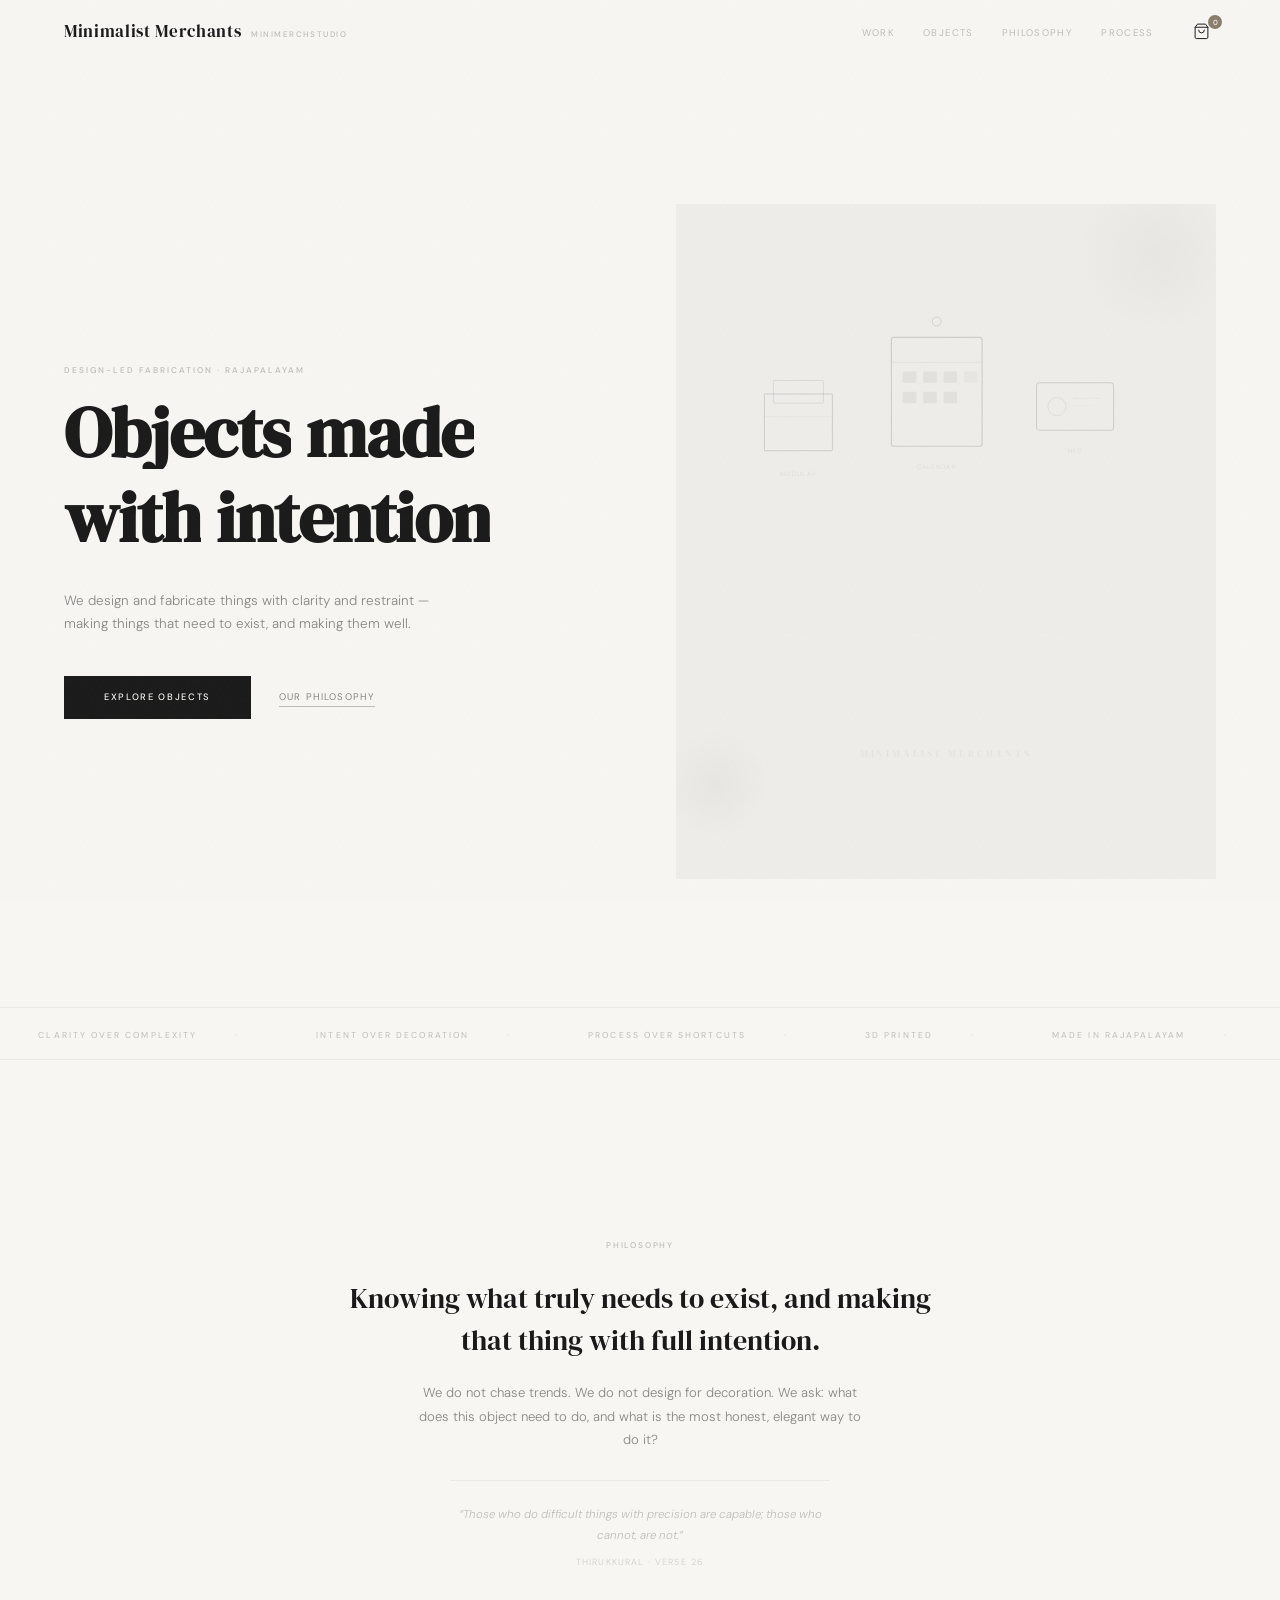
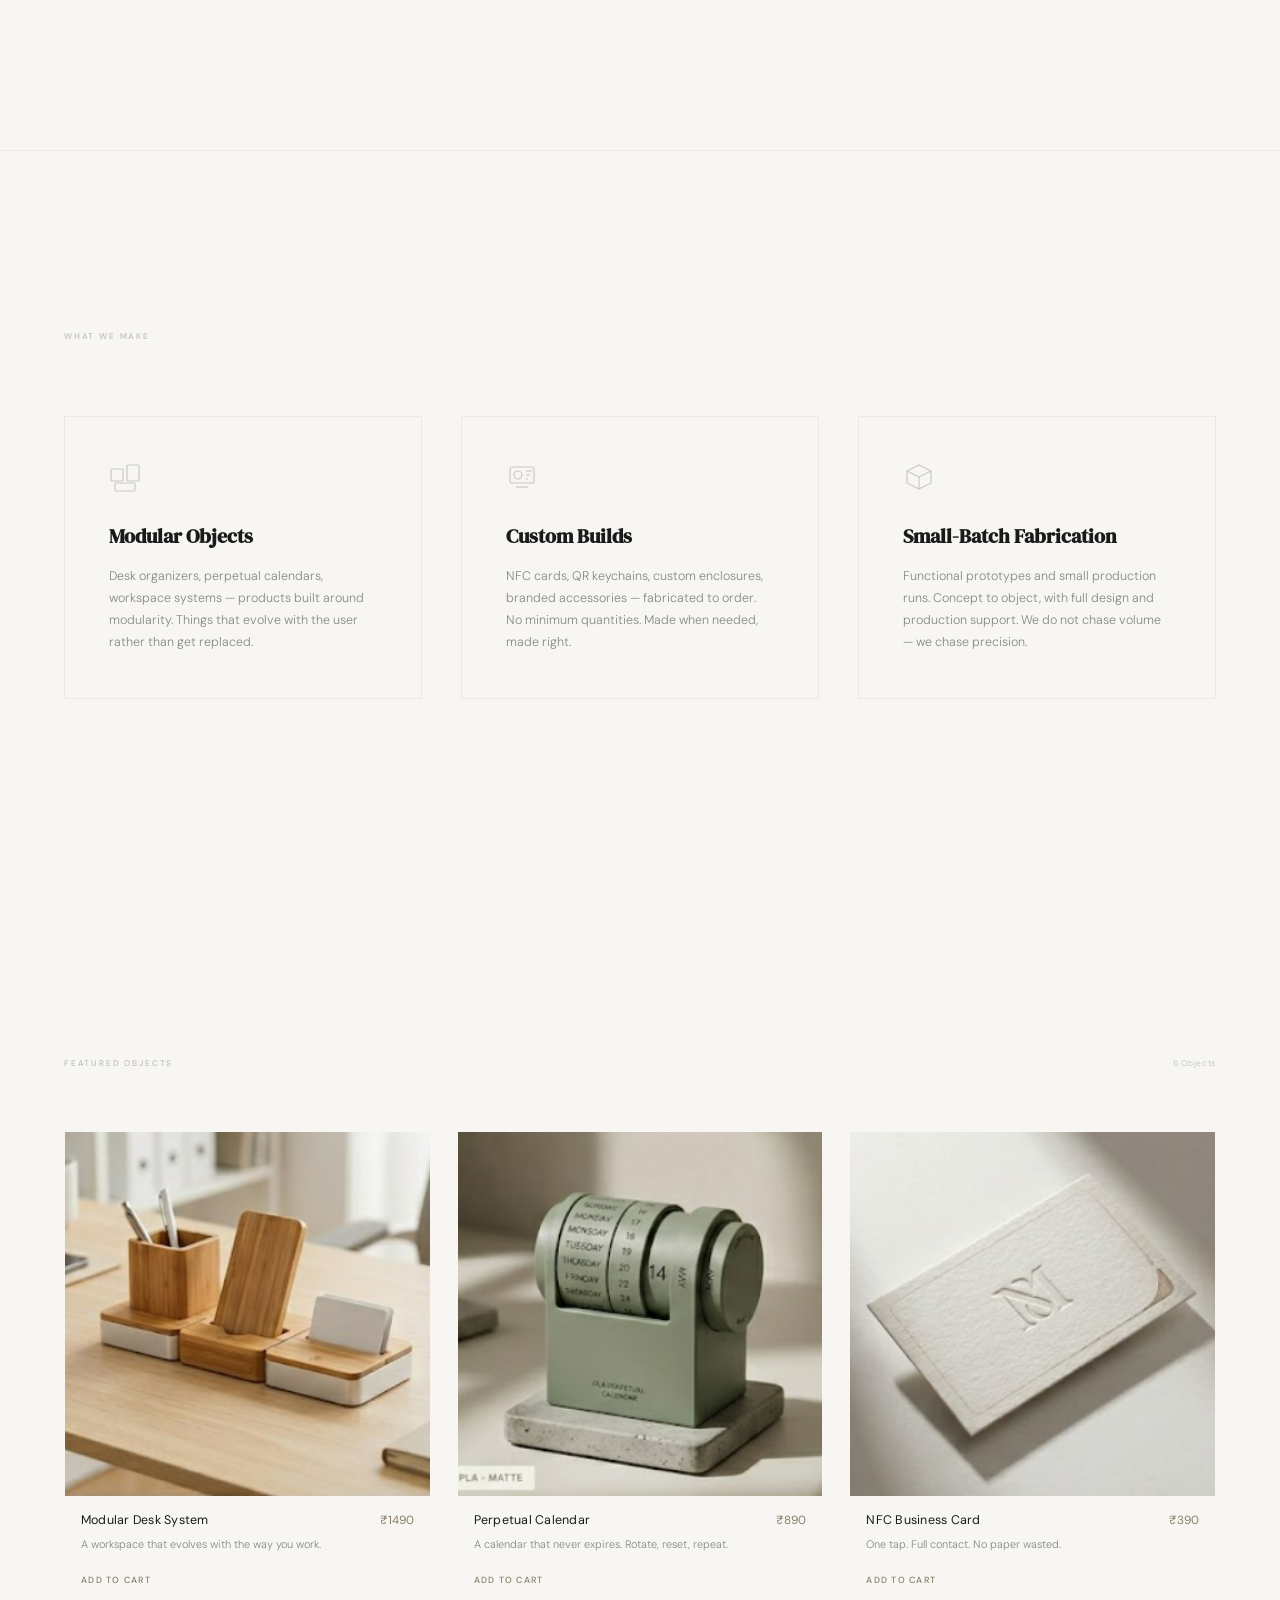
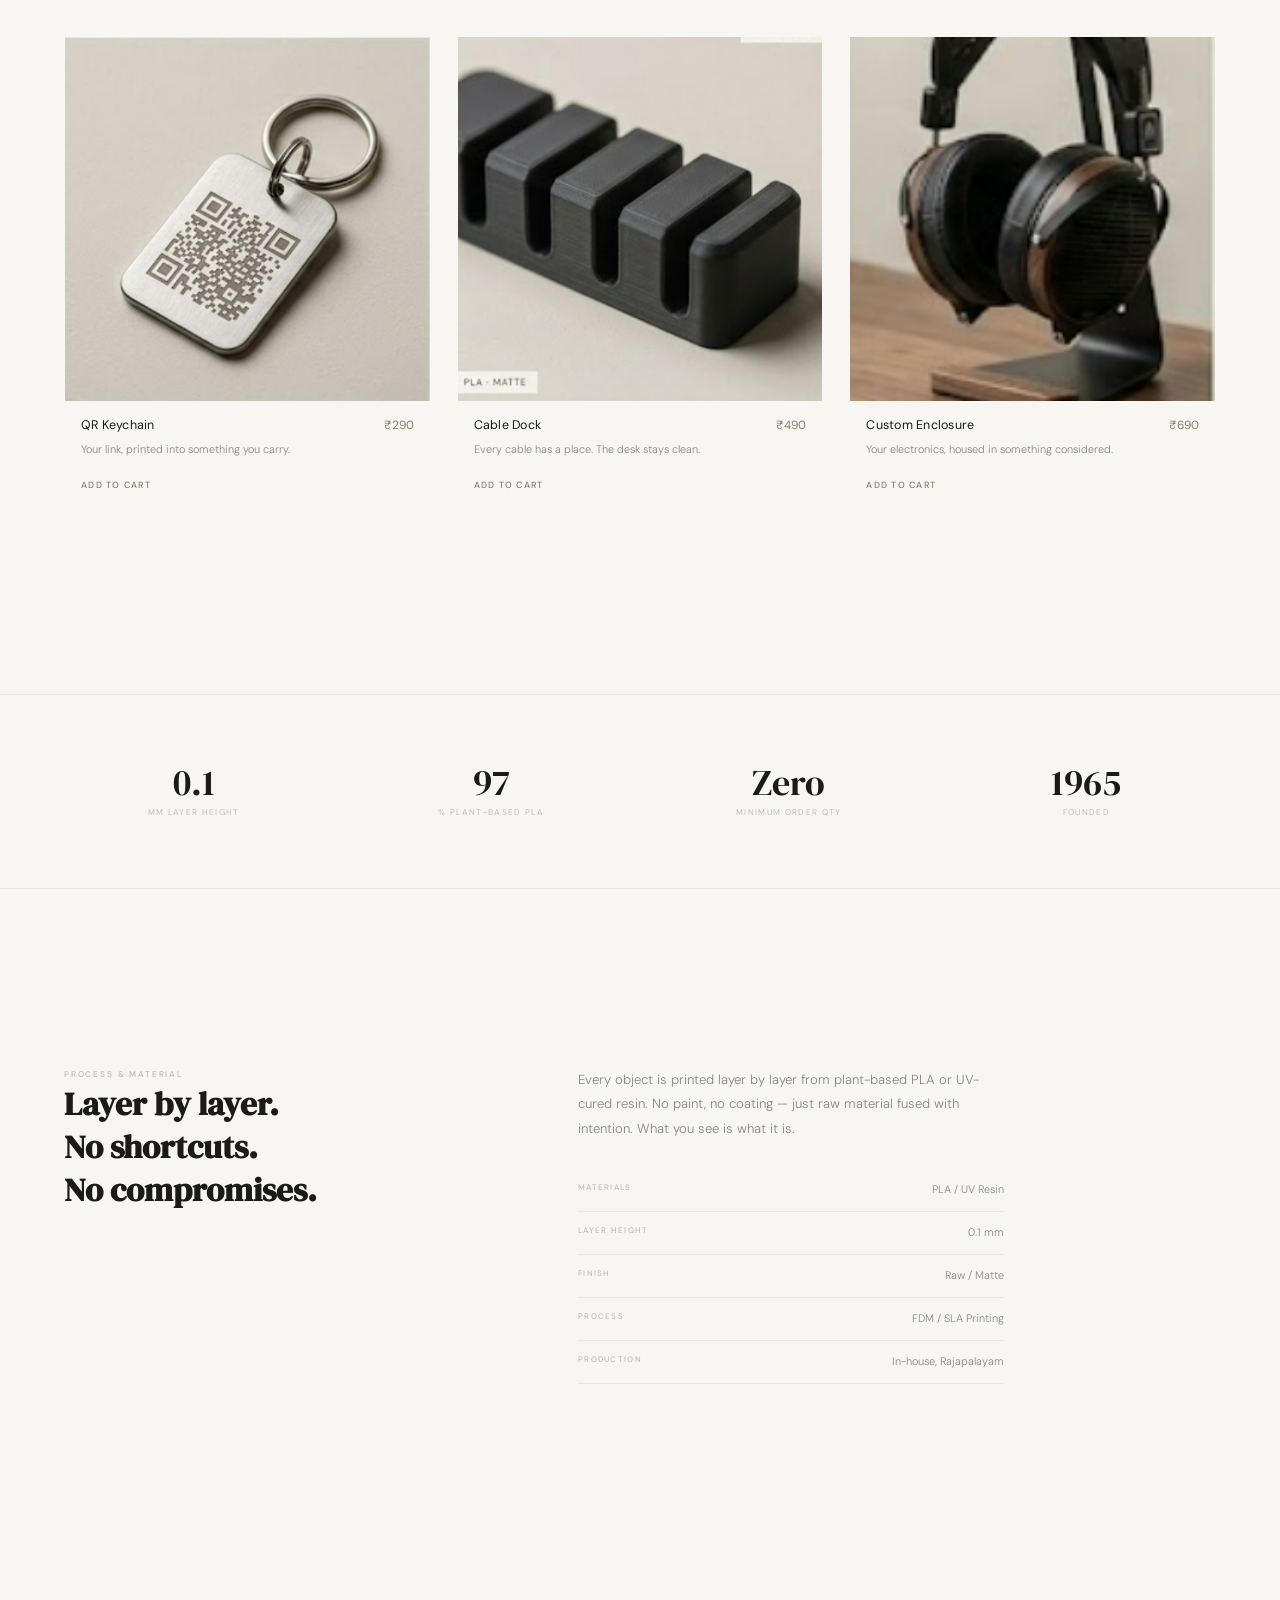
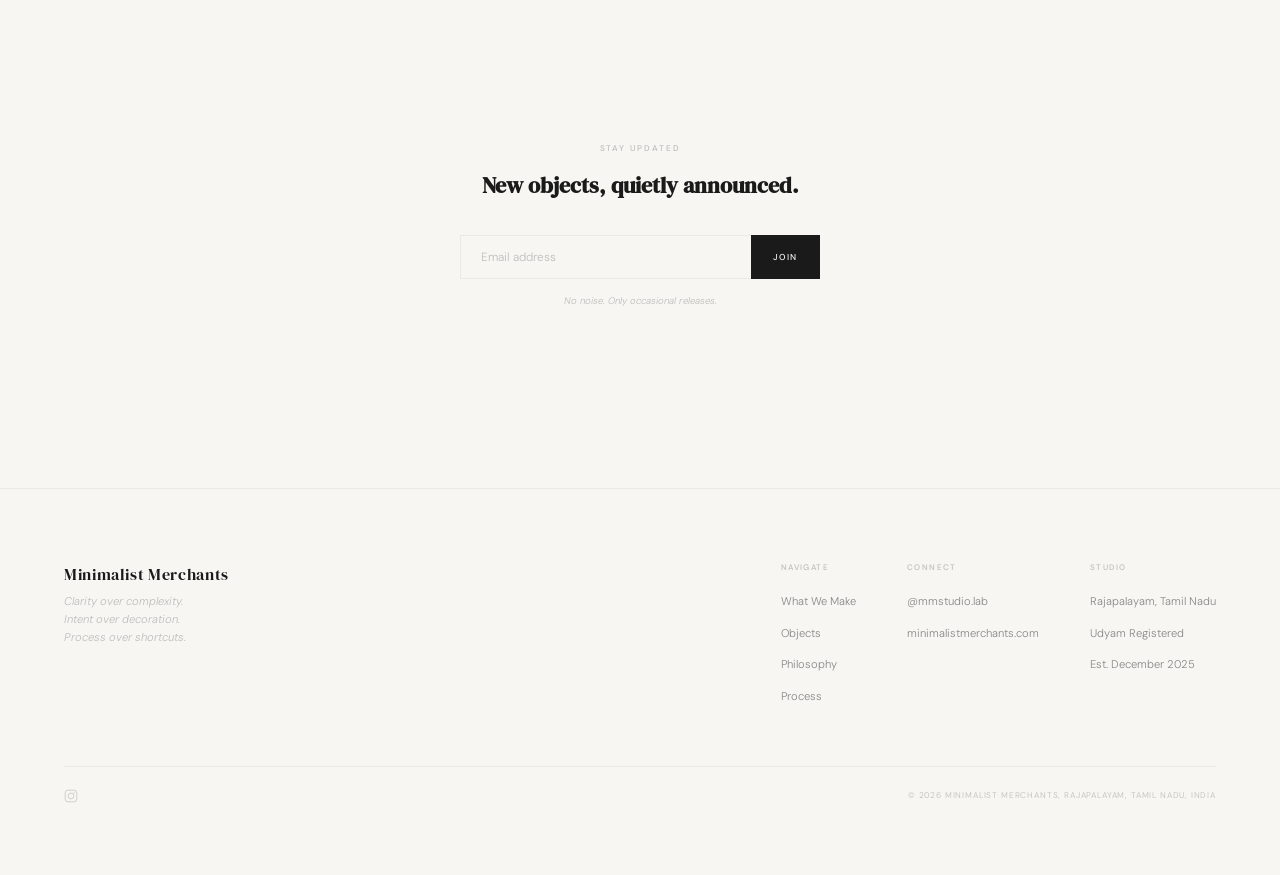
==== commit 600320ec: "refactor: convert static HTML to JavaScript-rendered SPA - Extract all CSS to css/style.css - Move s" ====
--- a/index.html
+++ b/index.html
@@ -1,4 +1,4 @@
-<!DOCTYPE html>
+﻿<!DOCTYPE html>
 <html lang="en">
 <head>
   <meta charset="UTF-8">
@@ -12,1231 +12,11 @@
   <link rel="preconnect" href="https://fonts.googleapis.com">
   <link rel="preconnect" href="https://fonts.gstatic.com" crossorigin>
   <link href="https://fonts.googleapis.com/css2?family=DM+Sans:ital,opsz,wght@0,9..40,300;0,9..40,400;0,9..40,500;1,9..40,300;1,9..40,400&family=DM+Serif+Display&display=swap" rel="stylesheet">
-  <style>
-    /* ================================================
-       RESET & TOKENS
-       ================================================ */
-    *,*::before,*::after{margin:0;padding:0;box-sizing:border-box}
-    :root{
-      --bg:#F7F6F3;
-      --surface:#EEEDEA;
-      --text:#1A1A1A;
-      --text-mid:rgba(26,26,26,.50);
-      --text-light:rgba(26,26,26,.26);
-      --accent:#8A7D6B;
-      --accent-hover:#766A58;
-      --border:rgba(26,26,26,.06);
-      --heading:'DM Serif Display',Georgia,serif;
-      --body:'DM Sans',system-ui,sans-serif;
-      --ease:cubic-bezier(.25,.1,.25,1);
-      --ease-out:cubic-bezier(.16,1,.3,1);
-      --section-gap:clamp(100px,14vw,200px);
-      --px:clamp(24px,5vw,88px);
-    }
-    html{scroll-behavior:smooth}
-    body{
-      background:var(--bg);color:var(--text);
-      font-family:var(--body);font-weight:400;
-      font-size:15px;line-height:1.65;
-      overflow-x:hidden;
-      -webkit-font-smoothing:antialiased;
-    }
-    body.locked{overflow:hidden}
-    a{color:inherit;text-decoration:none}
-    button{font-family:inherit;border:none;background:none;color:inherit;font-size:inherit;cursor:pointer}
-    ::selection{background:var(--accent);color:#fff}
-    *:focus{outline:none}
-    *:focus-visible{outline:2px solid var(--accent);outline-offset:3px}
-
-    /* Film grain */
-    .grain{
-      position:fixed;inset:0;z-index:9998;pointer-events:none;opacity:.028;
-      background-image:url("data:image/svg+xml,%3Csvg viewBox='0 0 256 256' xmlns='http://www.w3.org/2000/svg'%3E%3Cfilter id='n'%3E%3CfeTurbulence type='fractalNoise' baseFrequency='0.8' numOctaves='4' stitchTiles='stitch'/%3E%3C/filter%3E%3Crect width='100%25' height='100%25' filter='url(%23n)'/%3E%3C/svg%3E");
-      background-size:128px;
-    }
-
-    /* ================================================
-       PRELOADER
-       ================================================ */
-    .preloader{
-      position:fixed;inset:0;z-index:10000;background:var(--bg);
-      display:flex;flex-direction:column;align-items:center;justify-content:center;gap:20px;
-      transition:opacity .6s ease,visibility .6s ease;
-    }
-    .preloader.done{opacity:0;visibility:hidden;pointer-events:none}
-    .preloader-mark{
-      font-family:var(--body);font-size:.62rem;font-weight:500;
-      letter-spacing:.22em;text-transform:uppercase;color:var(--text-mid);
-      opacity:0;animation:plFade .7s ease .2s forwards;
-    }
-    .preloader-name{
-      font-family:var(--heading);font-size:clamp(1.1rem,2vw,1.5rem);
-      letter-spacing:.04em;opacity:0;
-      animation:plFade .7s ease .4s forwards;
-    }
-    .preloader-bar{
-      width:48px;height:1px;background:var(--border);
-      position:relative;overflow:hidden;opacity:0;
-      animation:plFade .5s ease .6s forwards;
-    }
-    .preloader-bar::after{
-      content:'';position:absolute;inset:0;background:var(--accent);
-      transform-origin:left;animation:plBar 1s var(--ease-out) .7s forwards;
-    }
-    @keyframes plFade{to{opacity:1}}
-    @keyframes plBar{from{transform:scaleX(0)}to{transform:scaleX(1)}}
-
-    /* ================================================
-       CURSOR (desktop only)
-       ================================================ */
-    @media(hover:hover)and(pointer:fine){*{cursor:none !important}}
-    .cursor-dot,.cursor-ring{
-      display:none;position:fixed;top:0;left:0;
-      border-radius:50%;pointer-events:none;z-index:9999;will-change:transform;
-    }
-    .cursor-dot{
-      width:5px;height:5px;background:var(--text);margin:-2.5px 0 0 -2.5px;
-      transition:width .35s var(--ease),height .35s var(--ease),margin .35s var(--ease),background .35s ease;
-    }
-    .cursor-ring{
-      width:34px;height:34px;border:1px solid rgba(26,26,26,.10);margin:-17px 0 0 -17px;
-      transition:width .4s var(--ease-out),height .4s var(--ease-out),margin .4s var(--ease-out),opacity .3s ease;
-    }
-    .cursor-dot.active{width:48px;height:48px;margin:-24px 0 0 -24px;background:rgba(138,125,107,.08)}
-    .cursor-ring.active{width:0;height:0;margin:0;opacity:0}
-    @media(hover:hover)and(pointer:fine){.cursor-dot,.cursor-ring{display:block}}
-
-    /* Scroll progress */
-    .scroll-progress{position:fixed;top:0;left:0;height:1px;width:0;background:var(--accent);z-index:9997}
-
-    /* ================================================
-       NAVBAR
-       ================================================ */
-    .navbar{
-      position:fixed;top:0;left:0;right:0;z-index:1000;
-      display:flex;align-items:center;justify-content:space-between;
-      height:64px;padding:0 var(--px);
-      background:rgba(247,246,243,.86);
-      backdrop-filter:blur(20px);-webkit-backdrop-filter:blur(20px);
-      border-bottom:1px solid transparent;
-      transition:height .35s var(--ease),border-color .35s ease,transform .45s var(--ease);
-    }
-    .navbar.scrolled{height:50px;border-bottom-color:var(--border)}
-    .navbar.hidden{transform:translateY(-100%)}
-
-    .nav-logo-group{display:flex;align-items:baseline;gap:10px}
-    .nav-logo{font-family:var(--heading);font-size:1.05rem;letter-spacing:.04em}
-    .nav-abbr{
-      font-size:.5rem;font-weight:500;letter-spacing:.18em;
-      text-transform:uppercase;color:var(--text-light);display:none;
-    }
-    @media(min-width:768px){.nav-abbr{display:inline}}
-
-    .nav-right{display:flex;align-items:center;gap:clamp(16px,2.6vw,40px)}
-    .nav-links{display:flex;gap:clamp(16px,2.2vw,36px);list-style:none}
-    @media(max-width:640px){.nav-links{display:none}.mobile-btn{display:flex !important}}
-    .nav-links a{
-      font-size:.6rem;font-weight:400;letter-spacing:.14em;
-      text-transform:uppercase;color:var(--text-light);
-      position:relative;transition:color .3s ease;
-    }
-    .nav-links a::after{
-      content:'';position:absolute;left:0;bottom:-2px;
-      width:0;height:1px;background:var(--accent);transition:width .35s var(--ease);
-    }
-    .nav-links a:hover{color:var(--accent)}
-    .nav-links a:hover::after{width:100%}
-
-    .cart-btn{position:relative;display:flex;align-items:center;padding:6px}
-    .cart-btn svg{width:17px;height:17px;stroke:var(--text);stroke-width:1.4}
-    .cart-count{
-      position:absolute;top:-2px;right:-6px;
-      font-size:.46rem;font-weight:500;
-      background:var(--accent);color:#fff;
-      min-width:14px;height:14px;border-radius:7px;
-      display:flex;align-items:center;justify-content:center;padding:0 3px;
-      transition:transform .2s var(--ease);
-    }
-    .cart-count.pulse{animation:pulse .3s var(--ease)}
-    @keyframes pulse{50%{transform:scale(1.5)}}
-
-    .mobile-btn{display:none;flex-direction:column;gap:4px;padding:6px;width:22px}
-    .mobile-btn span{
-      display:block;height:1.5px;background:var(--text);
-      transition:transform .3s var(--ease),opacity .25s ease;transform-origin:center;
-    }
-    .mobile-btn.open span:nth-child(1){transform:translateY(5.5px) rotate(45deg)}
-    .mobile-btn.open span:nth-child(2){opacity:0}
-    .mobile-btn.open span:nth-child(3){transform:translateY(-5.5px) rotate(-45deg)}
-
-    .mobile-menu{
-      position:fixed;inset:0;background:var(--bg);
-      z-index:999;display:flex;flex-direction:column;
-      align-items:center;justify-content:center;gap:32px;
-      opacity:0;pointer-events:none;transition:opacity .35s ease;
-    }
-    .mobile-menu.open{opacity:1;pointer-events:auto}
-    .mobile-menu a{
-      font-family:var(--heading);font-size:1.8rem;letter-spacing:.03em;
-      opacity:0;transform:translateY(18px);
-      transition:opacity .4s ease,transform .45s var(--ease-out);
-    }
-    .mobile-menu.open a{opacity:1;transform:translateY(0)}
-    .mobile-menu.open a:nth-child(1){transition-delay:.06s}
-    .mobile-menu.open a:nth-child(2){transition-delay:.12s}
-    .mobile-menu.open a:nth-child(3){transition-delay:.18s}
-    .mobile-menu.open a:nth-child(4){transition-delay:.24s}
-    .mobile-menu.open a:nth-child(5){transition-delay:.30s}
-
-    /* ================================================
-       CART DRAWER
-       ================================================ */
-    .cart-overlay{
-      position:fixed;inset:0;background:rgba(26,26,26,.08);
-      z-index:2000;opacity:0;pointer-events:none;transition:opacity .4s ease;
-    }
-    .cart-overlay.open{opacity:1;pointer-events:auto}
-    .cart-drawer{
-      position:fixed;top:0;right:0;
-      width:min(400px,92vw);height:100dvh;
-      background:var(--bg);z-index:2001;
-      transform:translateX(100%);transition:transform .5s var(--ease-out);
-      display:flex;flex-direction:column;border-left:1px solid var(--border);
-    }
-    .cart-drawer.open{transform:translateX(0)}
-    .cart-header{
-      display:flex;align-items:center;justify-content:space-between;
-      padding:22px 28px;border-bottom:1px solid var(--border);flex-shrink:0;
-    }
-    .cart-title{font-size:.6rem;font-weight:500;letter-spacing:.18em;text-transform:uppercase;color:var(--text-mid)}
-    .cart-close{width:32px;height:32px;display:flex;align-items:center;justify-content:center;transition:transform .3s var(--ease)}
-    .cart-close:hover{transform:rotate(90deg)}
-    .cart-close svg{width:11px;height:11px}
-    .cart-items{flex:1;overflow-y:auto;padding:16px 28px}
-    .cart-empty{font-size:.8rem;font-weight:300;color:var(--text-light);padding-top:60px;text-align:center;line-height:1.9}
-    .cart-item{
-      display:grid;grid-template-columns:48px 1fr auto;gap:14px;
-      align-items:center;padding:18px 0;border-bottom:1px solid var(--border);
-      animation:slideIn .3s var(--ease);
-    }
-    @keyframes slideIn{from{opacity:0;transform:translateX(8px)}}
-    .cart-item-thumb{width:48px;height:48px;background:var(--surface);display:flex;align-items:center;justify-content:center}
-    .cart-item-thumb svg{width:50%;height:auto}
-    .cart-item-name{font-size:.76rem;letter-spacing:.02em}
-    .cart-item-price{font-size:.66rem;font-weight:300;color:var(--accent);margin-top:2px}
-    .cart-item-actions{display:flex;flex-direction:column;align-items:flex-end;gap:6px}
-    .cart-item-qty{display:flex;align-items:center;gap:10px}
-    .cart-item-qty button{
-      width:24px;height:24px;display:flex;align-items:center;justify-content:center;
-      font-size:.8rem;font-weight:300;border:1px solid var(--border);transition:border-color .2s ease;
-    }
-    .cart-item-qty button:hover{border-color:var(--accent)}
-    .cart-item-qty span{font-size:.7rem;min-width:14px;text-align:center}
-    .cart-item-remove{font-size:.5rem;font-weight:400;letter-spacing:.1em;text-transform:uppercase;color:var(--text-light);transition:color .2s ease}
-    .cart-item-remove:hover{color:var(--accent)}
-    .cart-footer{padding:20px 28px;border-top:1px solid var(--border);flex-shrink:0}
-    .cart-total{display:flex;justify-content:space-between;align-items:baseline;margin-bottom:18px}
-    .cart-total-label{font-size:.58rem;font-weight:500;letter-spacing:.16em;text-transform:uppercase;color:var(--text-light)}
-    .cart-total-amount{font-family:var(--heading);font-size:1.25rem}
-    .cart-checkout-btn{
-      display:block;width:100%;padding:15px;
-      background:var(--text);color:var(--bg);
-      font-size:.58rem;font-weight:500;letter-spacing:.18em;
-      text-transform:uppercase;text-align:center;
-      transition:opacity .3s ease,transform .12s ease;
-    }
-    .cart-checkout-btn:hover{opacity:.8}
-    .cart-checkout-btn:active{transform:scale(.98)}
-
-    /* ================================================
-       MODAL
-       ================================================ */
-    .modal-overlay{
-      position:fixed;inset:0;background:rgba(26,26,26,.10);
-      z-index:3000;display:flex;align-items:center;justify-content:center;
-      padding:24px;opacity:0;pointer-events:none;transition:opacity .35s ease;
-    }
-    .modal-overlay.open{opacity:1;pointer-events:auto}
-    .modal{
-      background:var(--bg);width:min(660px,100%);max-height:90vh;overflow-y:auto;
-      display:grid;grid-template-columns:1fr;
-      transform:translateY(12px) scale(.985);opacity:0;
-      transition:transform .45s var(--ease-out),opacity .35s ease;position:relative;
-    }
-    .modal-overlay.open .modal{transform:translateY(0) scale(1);opacity:1}
-    @media(min-width:640px){.modal{grid-template-columns:1fr 1fr}}
-    .modal-image{
-      aspect-ratio:1/1;display:flex;align-items:center;justify-content:center;
-      padding:32px;background:var(--surface);
-    }
-    .modal-image svg{width:55%;height:auto}
-    .modal-content{padding:40px 36px;display:flex;flex-direction:column;justify-content:center}
-    .modal-name{font-family:var(--heading);font-size:1.5rem;margin-bottom:6px}
-    .modal-price{font-size:.82rem;color:var(--accent);font-weight:400;margin-bottom:20px}
-    .modal-desc{font-size:.78rem;font-weight:300;line-height:1.75;color:var(--text-mid);margin-bottom:28px}
-    .modal-specs{list-style:none;margin-bottom:28px}
-    .modal-specs li{
-      display:flex;justify-content:space-between;padding:10px 0;
-      border-bottom:1px solid var(--border);font-size:.66rem;
-    }
-    .modal-specs .spec-k{font-weight:500;letter-spacing:.14em;text-transform:uppercase;color:var(--text-light);font-size:.52rem}
-    .modal-specs .spec-v{font-weight:300;color:var(--text-mid)}
-    .modal-add-btn{
-      padding:14px 30px;background:var(--text);color:var(--bg);
-      font-size:.58rem;font-weight:500;letter-spacing:.18em;
-      text-transform:uppercase;align-self:flex-start;
-      transition:opacity .3s ease,transform .12s ease;
-    }
-    .modal-add-btn:hover{opacity:.8}
-    .modal-add-btn:active{transform:scale(.97)}
-    .modal-close{
-      position:absolute;top:16px;right:16px;
-      width:36px;height:36px;display:flex;align-items:center;justify-content:center;
-      z-index:1;transition:transform .3s var(--ease);
-    }
-    .modal-close:hover{transform:rotate(90deg)}
-    .modal-close svg{width:11px;height:11px}
-
-    /* Toast */
-    .toast-wrap{position:fixed;bottom:28px;left:28px;z-index:4000;display:flex;flex-direction:column;gap:8px}
-    @media(max-width:600px){.toast-wrap{left:16px;right:16px;bottom:16px}}
-    .toast{
-      padding:12px 22px;background:var(--text);color:var(--bg);
-      font-size:.68rem;letter-spacing:.04em;
-      display:flex;align-items:center;gap:10px;
-      opacity:0;transform:translateY(8px);animation:tIn .3s var(--ease) forwards;
-    }
-    .toast.out{animation:tOut .25s ease forwards}
-    @keyframes tIn{to{opacity:1;transform:translateY(0)}}
-    @keyframes tOut{to{opacity:0;transform:translateY(-8px)}}
-    .toast svg{width:12px;height:12px;flex-shrink:0}
-
-    /* Nav spacer */
-    .nav-spacer{height:64px}
-
-    /* ================================================
-       HERO
-       ================================================ */
-    .hero{
-      min-height:calc(100svh - 64px);
-      display:grid;grid-template-columns:1fr;
-      gap:clamp(36px,6vw,72px);
-      padding:clamp(64px,12vw,140px) var(--px) clamp(72px,10vw,140px);
-      align-items:center;
-    }
-    @media(min-width:768px){.hero{grid-template-columns:1fr 1fr}}
-    .hero-text{order:2}
-    .hero-image{order:1}
-    @media(min-width:768px){.hero-text{order:1}.hero-image{order:2}}
-
-    .hero-eyebrow{
-      font-size:.52rem;font-weight:500;letter-spacing:.24em;
-      text-transform:uppercase;color:var(--text-light);margin-bottom:18px;
-      opacity:0;transform:translateY(10px);
-      transition:opacity .5s ease .2s,transform .5s var(--ease) .2s;
-    }
-    .hero-eyebrow.in{opacity:1;transform:translateY(0)}
-
-    .hero-heading{
-      font-family:var(--heading);
-      font-size:clamp(2.6rem,5.5vw,4.8rem);
-      line-height:1.04;letter-spacing:-.015em;margin-bottom:22px;
-    }
-    .hero-heading .line{display:block;overflow:hidden}
-    .hero-heading .word{display:inline-block;overflow:hidden;margin-right:.22em}
-    .hero-heading .word-inner{
-      display:inline-block;transform:translateY(115%);
-      transition:transform .8s var(--ease-out);
-    }
-    .hero-heading .word-inner.in{transform:translateY(0)}
-
-    .hero-sub{
-      font-size:clamp(.84rem,1vw,.93rem);
-      font-weight:300;color:var(--text-mid);line-height:1.75;
-      max-width:400px;margin-bottom:40px;
-      opacity:0;transform:translateY(14px);
-      transition:opacity .55s ease .55s,transform .55s var(--ease) .55s;
-    }
-    .hero-sub.in{opacity:1;transform:translateY(0)}
-
-    .hero-cta-group{
-      display:flex;align-items:center;gap:28px;
-      opacity:0;transform:translateY(14px);
-      transition:opacity .55s ease .7s,transform .55s var(--ease) .7s;
-    }
-    .hero-cta-group.in{opacity:1;transform:translateY(0)}
-    .hero-cta{
-      display:inline-block;padding:14px 40px;
-      background:var(--text);color:var(--bg);
-      font-size:.58rem;font-weight:500;letter-spacing:.18em;text-transform:uppercase;
-      transition:opacity .3s ease,transform .12s ease;
-    }
-    .hero-cta:hover{opacity:.82}
-    .hero-cta:active{transform:scale(.97)}
-    .hero-cta-ghost{
-      font-size:.6rem;font-weight:400;letter-spacing:.12em;
-      text-transform:uppercase;color:var(--text-mid);position:relative;transition:color .3s ease;
-    }
-    .hero-cta-ghost::after{
-      content:'';position:absolute;left:0;bottom:-2px;
-      width:100%;height:1px;background:var(--text-light);
-      transform-origin:right;transition:transform .35s var(--ease);
-    }
-    .hero-cta-ghost:hover{color:var(--accent)}
-    .hero-cta-ghost:hover::after{transform:scaleX(0);transform-origin:left}
-
-    /* Hero visual */
-    .hero-visual{
-      width:100%;aspect-ratio:4/5;background:var(--surface);
-      position:relative;overflow:hidden;
-    }
-    .hero-visual-inner{
-      position:absolute;inset:0;display:flex;align-items:center;justify-content:center;
-      opacity:0;transform:scale(1.03);
-      transition:opacity 1s ease .3s,transform 1.2s var(--ease-out) .3s;
-    }
-    .hero-visual-inner.in{opacity:1;transform:scale(1)}
-    .hero-visual-inner svg{width:84%;height:auto}
-    .hero-float{position:absolute;border-radius:50%;opacity:0;transition:opacity 1.2s ease .6s}
-    .hero-float.in{opacity:1}
-    .hero-float-1{
-      width:160px;height:160px;top:-30px;right:-20px;
-      background:radial-gradient(circle,rgba(138,125,107,.06) 0%,transparent 70%);
-      animation:floatA 9s ease-in-out infinite;
-    }
-    .hero-float-2{
-      width:110px;height:110px;bottom:40px;left:-15px;
-      background:radial-gradient(circle,rgba(26,26,26,.03) 0%,transparent 70%);
-      animation:floatB 11s ease-in-out infinite;
-    }
-    @keyframes floatA{0%,100%{transform:translate(0,0)}50%{transform:translate(-6px,10px)}}
-    @keyframes floatB{0%,100%{transform:translate(0,0)}50%{transform:translate(8px,-6px)}}
-
-    /* ================================================
-       MARQUEE
-       ================================================ */
-    .marquee{
-      overflow:hidden;border-top:1px solid var(--border);border-bottom:1px solid var(--border);
-      padding:13px 0;white-space:nowrap;
-    }
-    .marquee-track{display:inline-flex;animation:marquee 50s linear infinite}
-    .marquee-track span{
-      font-size:.54rem;font-weight:400;letter-spacing:.24em;
-      text-transform:uppercase;color:var(--text-light);padding:0 clamp(20px,3vw,44px);
-    }
-    .marquee-track span::after{content:'\00B7';margin-left:clamp(20px,3vw,44px);color:var(--accent);opacity:.35}
-    @keyframes marquee{from{transform:translateX(0)}to{transform:translateX(-50%)}}
-
-    /* ================================================
-       PHILOSOPHY
-       ================================================ */
-    .philosophy{padding:var(--section-gap) var(--px);display:flex;justify-content:center}
-    .phil-inner{max-width:620px;text-align:center}
-    .phil-label{
-      font-size:.52rem;font-weight:500;letter-spacing:.22em;
-      text-transform:uppercase;color:var(--text-light);margin-bottom:24px;
-    }
-    .phil-text{
-      font-family:var(--heading);
-      font-size:clamp(1.15rem,2.2vw,1.8rem);line-height:1.5;margin-bottom:20px;
-    }
-    .phil-sub{
-      font-size:.82rem;font-weight:300;line-height:1.8;
-      color:var(--text-mid);max-width:460px;margin:0 auto 28px;
-    }
-    .phil-verse{
-      font-size:.72rem;font-weight:300;font-style:italic;
-      line-height:1.8;color:var(--text-light);
-      border-top:1px solid var(--border);padding-top:24px;
-      max-width:380px;margin:0 auto;
-    }
-    .phil-verse-ref{
-      display:block;font-style:normal;font-size:.56rem;
-      letter-spacing:.12em;text-transform:uppercase;
-      margin-top:8px;color:var(--text-light);opacity:.7;
-    }
-
-    /* ================================================
-       WHAT WE MAKE
-       ================================================ */
-    .services{padding:var(--section-gap) var(--px);border-top:1px solid var(--border)}
-    .services-header{margin-bottom:clamp(44px,6vw,72px)}
-    .services-grid{display:grid;grid-template-columns:1fr;gap:clamp(24px,3vw,40px)}
-    @media(min-width:768px){.services-grid{grid-template-columns:repeat(3,1fr)}}
-    .service-card{padding:clamp(28px,4vw,44px);border:1px solid var(--border);transition:border-color .4s ease}
-    .service-card:hover{border-color:rgba(26,26,26,.12)}
-    .service-icon{margin-bottom:20px;opacity:.2}
-    .service-icon svg{width:32px;height:32px}
-    .service-name{
-      font-family:var(--heading);font-size:clamp(1rem,1.6vw,1.3rem);
-      margin-bottom:12px;
-    }
-    .service-desc{font-size:.78rem;font-weight:300;line-height:1.75;color:var(--text-mid)}
-
-    /* ================================================
-       PRODUCTS
-       ================================================ */
-    .products{padding:var(--section-gap) var(--px)}
-    .section-header{
-      display:flex;justify-content:space-between;align-items:flex-end;
-      margin-bottom:clamp(40px,5vw,60px);
-    }
-    .section-label{font-size:.52rem;font-weight:500;letter-spacing:.22em;text-transform:uppercase;color:var(--text-light)}
-    .section-count{font-size:.52rem;font-weight:300;letter-spacing:.08em;color:var(--text-light)}
-    .products-grid{display:grid;grid-template-columns:1fr;gap:clamp(16px,2.4vw,26px)}
-    @media(min-width:560px){.products-grid{grid-template-columns:repeat(2,1fr)}}
-    @media(min-width:1040px){.products-grid{grid-template-columns:repeat(3,1fr)}}
-
-    .product-card{
-      position:relative;border:1px solid transparent;
-      opacity:0;transform:translateY(26px);
-      transition:opacity .6s var(--ease),transform .6s var(--ease),border-color .4s ease,box-shadow .4s ease;
-    }
-    .product-card.in{opacity:1;transform:translateY(0)}
-    .product-card:hover{border-color:rgba(26,26,26,.05);box-shadow:0 10px 36px rgba(26,26,26,.035)}
-    .product-card.in:hover{transform:translateY(-4px)}
-    .product-image{
-      width:100%;aspect-ratio:1/1;overflow:hidden;
-      display:flex;align-items:center;justify-content:center;position:relative;
-    }
-    .product-image-inner{
-      width:100%;height:100%;display:flex;align-items:center;justify-content:center;
-      transition:transform .6s var(--ease);
-    }
-    .product-card:hover .product-image-inner{transform:scale(1.04)}
-    .product-image-inner svg{width:42%;height:auto}
-    .product-image-inner img{width:100%;height:100%;object-fit:cover}
-    .modal-image img{width:100%;height:100%;object-fit:cover}
-    .cart-item-thumb img{width:100%;height:100%;object-fit:cover}
-    .product-micro{
-      position:absolute;bottom:10px;left:10px;
-      font-size:.48rem;font-weight:500;letter-spacing:.14em;text-transform:uppercase;
-      color:var(--text-light);background:rgba(247,246,243,.9);
-      padding:4px 10px;backdrop-filter:blur(6px);
-      opacity:0;transform:translateY(5px);
-      transition:opacity .3s ease,transform .3s var(--ease);
-    }
-    .product-card:hover .product-micro{opacity:1;transform:translateY(0)}
-    .product-quick{
-      position:absolute;top:10px;right:10px;
-      font-size:.46rem;font-weight:500;letter-spacing:.14em;text-transform:uppercase;
-      color:var(--text-light);background:rgba(247,246,243,.9);
-      padding:4px 9px;backdrop-filter:blur(6px);opacity:0;transition:opacity .3s ease;
-    }
-    .product-card:hover .product-quick{opacity:1}
-    .product-body{padding:14px 16px 18px}
-    .product-top{display:flex;justify-content:space-between;align-items:baseline;margin-bottom:5px}
-    .product-name{font-size:.78rem;font-weight:400;letter-spacing:.02em}
-    .product-price{font-size:.74rem;font-weight:400;color:var(--accent)}
-    .product-desc{font-size:.68rem;font-weight:300;line-height:1.65;color:var(--text-mid);margin-bottom:12px}
-    .product-add{
-      font-size:.56rem;font-weight:500;letter-spacing:.14em;text-transform:uppercase;
-      color:var(--accent);padding:0;position:relative;transition:color .3s ease;
-    }
-    .product-add::after{
-      content:'';position:absolute;left:0;bottom:-1px;
-      width:0;height:1px;background:var(--accent);transition:width .4s var(--ease);
-    }
-    .product-add:hover::after{width:100%}
-    .product-add:hover{color:var(--accent-hover)}
-
-    /* ================================================
-       PROCESS
-       ================================================ */
-    .process{padding:var(--section-gap) var(--px);border-top:1px solid var(--border)}
-    .process-inner{max-width:940px;display:grid;grid-template-columns:1fr;gap:48px}
-    @media(min-width:768px){.process-inner{grid-template-columns:1fr 1fr;gap:88px}}
-    .process-heading{font-family:var(--heading);font-size:clamp(1.4rem,2.6vw,2.2rem);line-height:1.3}
-    .process-body{font-size:clamp(.82rem,.95vw,.9rem);font-weight:300;line-height:1.85;color:var(--text-mid);margin-bottom:28px}
-    .process-specs{list-style:none}
-    .process-specs li{
-      display:flex;justify-content:space-between;padding:12px 0;
-      border-bottom:1px solid var(--border);font-size:.68rem;
-    }
-    .process-specs .spec-k{font-weight:500;letter-spacing:.16em;text-transform:uppercase;color:var(--text-light);font-size:.5rem}
-    .process-specs .spec-v{font-weight:300;color:var(--text-mid)}
-
-    /* ================================================
-       STATS
-       ================================================ */
-    .stats{
-      padding:clamp(40px,6vw,68px) var(--px);
-      border-top:1px solid var(--border);border-bottom:1px solid var(--border);
-      display:grid;grid-template-columns:repeat(2,1fr);gap:clamp(20px,3vw,40px);
-    }
-    @media(min-width:768px){.stats{grid-template-columns:repeat(4,1fr)}}
-    .stat{text-align:center}
-    .stat-num{font-family:var(--heading);font-size:clamp(1.5rem,2.8vw,2.4rem);line-height:1.1;margin-bottom:4px}
-    .stat-label{font-size:.52rem;font-weight:400;letter-spacing:.16em;text-transform:uppercase;color:var(--text-light)}
-
-    /* ================================================
-       NEWSLETTER
-       ================================================ */
-    .newsletter{padding:var(--section-gap) var(--px);text-align:center}
-    .nl-label{font-size:.52rem;font-weight:500;letter-spacing:.22em;text-transform:uppercase;color:var(--text-light);margin-bottom:12px}
-    .nl-heading{font-family:var(--heading);font-size:clamp(1.05rem,1.8vw,1.4rem);margin-bottom:30px}
-    .nl-form{display:flex;max-width:360px;margin:0 auto}
-    .nl-input{
-      flex:1;padding:13px 20px;border:1px solid var(--border);border-right:none;
-      background:transparent;font-family:var(--body);font-size:.74rem;font-weight:300;
-      color:var(--text);outline:none;transition:border-color .3s ease;
-    }
-    .nl-input::placeholder{color:var(--text-light)}
-    .nl-input:focus{border-color:var(--accent)}
-    .nl-submit{
-      padding:13px 22px;background:var(--text);color:var(--bg);
-      font-size:.54rem;font-weight:500;letter-spacing:.18em;text-transform:uppercase;
-      white-space:nowrap;transition:opacity .3s ease;
-    }
-    .nl-submit:hover{opacity:.8}
-    .nl-note{font-size:.6rem;font-weight:300;color:var(--text-light);margin-top:14px;font-style:italic}
-    .nl-thanks{font-size:.8rem;font-weight:300;color:var(--text-mid);margin-top:16px;display:none}
-    .nl-thanks.show{display:block}
-
-    /* ================================================
-       FOOTER
-       ================================================ */
-    .footer{
-      padding:clamp(48px,7vw,72px) var(--px);
-      display:grid;grid-template-columns:1fr;gap:32px;
-      border-top:1px solid var(--border);
-    }
-    @media(min-width:768px){.footer{grid-template-columns:1fr auto auto auto;gap:clamp(32px,4vw,64px)}}
-    .footer-logo{font-family:var(--heading);font-size:1rem;letter-spacing:.04em;margin-bottom:6px}
-    .footer-tagline{font-size:.7rem;font-weight:300;font-style:italic;color:var(--text-light);line-height:1.6;max-width:220px}
-    .footer-col-title{font-size:.5rem;font-weight:500;letter-spacing:.18em;text-transform:uppercase;color:var(--text-light);margin-bottom:14px}
-    .footer-col ul{list-style:none}
-    .footer-col li{margin-bottom:7px}
-    .footer-col a{font-size:.7rem;font-weight:300;color:var(--text-mid);transition:color .2s ease}
-    .footer-col a:hover{color:var(--accent)}
-    .footer-bottom{
-      grid-column:1/-1;display:flex;flex-wrap:wrap;justify-content:space-between;align-items:center;
-      padding-top:22px;border-top:1px solid var(--border);gap:12px;
-    }
-    .footer-social{display:flex;gap:18px;list-style:none}
-    .footer-social a{display:flex;opacity:.2;transition:opacity .3s ease,transform .3s var(--ease)}
-    .footer-social a:hover{opacity:.5;transform:translateY(-2px)}
-    .footer-social svg{width:14px;height:14px}
-    .footer-copy{font-size:.52rem;font-weight:300;letter-spacing:.1em;text-transform:uppercase;color:var(--text-light)}
-
-    /* Back to top */
-    .back-top{
-      position:fixed;bottom:28px;right:28px;width:36px;height:36px;
-      border:1px solid var(--border);background:var(--bg);
-      display:flex;align-items:center;justify-content:center;z-index:100;
-      opacity:0;pointer-events:none;transform:translateY(6px);
-      transition:opacity .3s ease,transform .3s var(--ease),border-color .2s ease;
-    }
-    .back-top.show{opacity:1;pointer-events:auto;transform:translateY(0)}
-    .back-top:hover{border-color:var(--accent)}
-    .back-top svg{width:10px;height:10px}
-
-    /* Reveal */
-    .reveal{opacity:0;transform:translateY(20px);transition:opacity .65s var(--ease),transform .65s var(--ease)}
-    .reveal.in{opacity:1;transform:translateY(0)}
-  </style>
+  <link rel="stylesheet" href="css/style.css">
 </head>
 <body>
-
-  <div class="grain"></div>
-
-  <!-- Preloader -->
-  <div class="preloader" id="preloader">
-    <span class="preloader-mark">Design-Led Fabrication</span>
-    <span class="preloader-name">Minimalist Merchants</span>
-    <div class="preloader-bar"></div>
-  </div>
-
-  <div class="scroll-progress" id="scrollProgress"></div>
-  <div class="cursor-dot" id="cursorDot"></div>
-  <div class="cursor-ring" id="cursorRing"></div>
-  <div class="toast-wrap" id="toastWrap"></div>
-
-  <!-- Modal -->
-  <div class="modal-overlay" id="modalOverlay">
-    <div class="modal" id="modal">
-      <button class="modal-close" id="modalClose" aria-label="Close">
-        <svg viewBox="0 0 16 16" fill="none" stroke="currentColor" stroke-width="1.4"><path d="M2 2l12 12M14 2L2 14"/></svg>
-      </button>
-      <div class="modal-image" id="modalImage"></div>
-      <div class="modal-content">
-        <h3 class="modal-name" id="modalName"></h3>
-        <p class="modal-price" id="modalPrice"></p>
-        <p class="modal-desc" id="modalDesc"></p>
-        <ul class="modal-specs" id="modalSpecs"></ul>
-        <button class="modal-add-btn" id="modalAdd">Add to Cart</button>
-      </div>
-    </div>
-  </div>
-
-  <!-- Cart -->
-  <div class="cart-overlay" id="cartOverlay"></div>
-  <div class="cart-drawer" id="cartDrawer">
-    <div class="cart-header">
-      <span class="cart-title">Cart</span>
-      <button class="cart-close" id="cartClose" aria-label="Close cart">
-        <svg viewBox="0 0 16 16" fill="none" stroke="currentColor" stroke-width="1.4"><path d="M2 2l12 12M14 2L2 14"/></svg>
-      </button>
-    </div>
-    <div class="cart-items" id="cartItems">
-      <p class="cart-empty" id="cartEmpty">Nothing here yet.<br>Good things take precision.</p>
-    </div>
-    <div class="cart-footer" id="cartFooter" style="display:none">
-      <div class="cart-total">
-        <span class="cart-total-label">Total</span>
-        <span class="cart-total-amount" id="cartTotal">&#8377;0</span>
-      </div>
-      <button class="cart-checkout-btn" id="checkoutBtn">Checkout</button>
-    </div>
-  </div>
-
-  <!-- Mobile Menu -->
-  <div class="mobile-menu" id="mobileMenu">
-    <a href="#work" class="mm-link">Work</a>
-    <a href="#objects" class="mm-link">Objects</a>
-    <a href="#philosophy" class="mm-link">Philosophy</a>
-    <a href="#process" class="mm-link">Process</a>
-    <a href="#contact" class="mm-link">Contact</a>
-  </div>
-
-  <!-- Navbar -->
-  <nav class="navbar" id="navbar">
-    <div class="nav-logo-group">
-      <a href="#" class="nav-logo">Minimalist Merchants</a>
-      <span class="nav-abbr">MiniMerchStudio</span>
-    </div>
-    <div class="nav-right">
-      <ul class="nav-links">
-        <li><a href="#work">Work</a></li>
-        <li><a href="#objects">Objects</a></li>
-        <li><a href="#philosophy">Philosophy</a></li>
-        <li><a href="#process">Process</a></li>
-      </ul>
-      <button class="cart-btn" id="cartOpen" aria-label="Cart">
-        <svg viewBox="0 0 24 24" fill="none" stroke="currentColor" stroke-linecap="round" stroke-linejoin="round">
-          <path d="M6 2L3 6v14a2 2 0 002 2h14a2 2 0 002-2V6l-3-4z"/><line x1="3" y1="6" x2="21" y2="6"/><path d="M16 10a4 4 0 01-8 0"/>
-        </svg>
-        <span class="cart-count" id="cartCount">0</span>
-      </button>
-      <button class="mobile-btn" id="mobileBtn" aria-label="Menu">
-        <span></span><span></span><span></span>
-      </button>
-    </div>
-  </nav>
-
-  <div class="nav-spacer"></div>
-
-  <!-- ======== HERO ======== -->
-  <section class="hero" id="hero">
-    <div class="hero-text">
-      <p class="hero-eyebrow" id="heroEye">Design-Led Fabrication &middot; Rajapalayam</p>
-      <h1 class="hero-heading" id="heroHeading">
-        <span class="line">Objects made</span>
-        <span class="line">with intention</span>
-      </h1>
-      <p class="hero-sub" id="heroSub">We design and fabricate things with clarity and restraint &mdash; making things that need to exist, and making them well.</p>
-      <div class="hero-cta-group" id="heroCtaGroup">
-        <a href="#objects" class="hero-cta">Explore Objects</a>
-        <a href="#philosophy" class="hero-cta-ghost">Our Philosophy</a>
-      </div>
-    </div>
-    <div class="hero-image">
-      <div class="hero-visual">
-        <div class="hero-float hero-float-1" id="hf1"></div>
-        <div class="hero-float hero-float-2" id="hf2"></div>
-        <div class="hero-visual-inner" id="heroVisual">
-          <svg viewBox="0 0 400 500" fill="none" xmlns="http://www.w3.org/2000/svg">
-            <!-- Modular desk system — left -->
-            <g transform="translate(30, 80)">
-              <rect x="10" y="40" width="60" height="50" rx="1" stroke="#1A1A1A" stroke-width=".9" opacity=".14"/>
-              <rect x="18" y="28" width="44" height="20" rx="1" stroke="#1A1A1A" stroke-width=".8" opacity=".10"/>
-              <line x1="10" y1="60" x2="70" y2="60" stroke="#1A1A1A" stroke-width=".5" opacity=".06"/>
-              <text x="40" y="112" text-anchor="middle" font-family="'DM Sans',sans-serif" font-size="5.5" fill="#1A1A1A" opacity=".07" letter-spacing=".18em">MODULAR</text>
-            </g>
-            <!-- Calendar — center -->
-            <g transform="translate(148, 50)">
-              <rect x="4" y="20" width="80" height="96" rx="2" stroke="#1A1A1A" stroke-width="1" opacity=".14"/>
-              <line x1="4" y1="42" x2="84" y2="42" stroke="#1A1A1A" stroke-width=".6" opacity=".08"/>
-              <g opacity=".05">
-                <rect x="14" y="50" width="12" height="10" rx=".5" fill="#1A1A1A"/>
-                <rect x="32" y="50" width="12" height="10" rx=".5" fill="#1A1A1A"/>
-                <rect x="50" y="50" width="12" height="10" rx=".5" fill="#1A1A1A"/>
-                <rect x="68" y="50" width="12" height="10" rx=".5" fill="#8A7D6B"/>
-                <rect x="14" y="68" width="12" height="10" rx=".5" fill="#1A1A1A"/>
-                <rect x="32" y="68" width="12" height="10" rx=".5" fill="#1A1A1A"/>
-                <rect x="50" y="68" width="12" height="10" rx=".5" fill="#1A1A1A"/>
-              </g>
-              <circle cx="44" cy="6" r="4" stroke="#8A7D6B" stroke-width=".7" opacity=".3"/>
-              <text x="44" y="136" text-anchor="middle" font-family="'DM Sans',sans-serif" font-size="5.5" fill="#1A1A1A" opacity=".07" letter-spacing=".18em">CALENDAR</text>
-            </g>
-            <!-- NFC card — right -->
-            <g transform="translate(280, 100)">
-              <rect x="0" y="10" width="68" height="42" rx="3" stroke="#1A1A1A" stroke-width=".9" opacity=".14"/>
-              <circle cx="18" cy="31" r="8" stroke="#8A7D6B" stroke-width=".6" opacity=".2"/>
-              <line x1="32" y1="24" x2="56" y2="24" stroke="#1A1A1A" stroke-width=".5" opacity=".06"/>
-              <line x1="32" y1="30" x2="50" y2="30" stroke="#1A1A1A" stroke-width=".4" opacity=".04"/>
-              <line x1="32" y1="36" x2="44" y2="36" stroke="#1A1A1A" stroke-width=".3" opacity=".03"/>
-              <text x="34" y="72" text-anchor="middle" font-family="'DM Sans',sans-serif" font-size="5.5" fill="#1A1A1A" opacity=".07" letter-spacing=".18em">NFC</text>
-            </g>
-            <!-- Horizon -->
-            <line x1="40" y1="330" x2="360" y2="330" stroke="#1A1A1A" stroke-width=".3" opacity=".03"/>
-            <text x="200" y="440" text-anchor="middle" font-family="'DM Serif Display',serif" font-size="9" fill="#1A1A1A" opacity=".035" letter-spacing=".28em">MINIMALIST MERCHANTS</text>
-          </svg>
-        </div>
-      </div>
-    </div>
-  </section>
-
-  <!-- Marquee -->
-  <div class="marquee" aria-hidden="true">
-    <div class="marquee-track" id="marqueeTrack">
-      <span>Clarity Over Complexity</span>
-      <span>Intent Over Decoration</span>
-      <span>Process Over Shortcuts</span>
-      <span>3D Printed</span>
-      <span>Made in Rajapalayam</span>
-      <span>Plant-Based PLA</span>
-      <span>UV Resin</span>
-      <span>Custom Fabrication</span>
-      <span>Clarity Over Complexity</span>
-      <span>Intent Over Decoration</span>
-      <span>Process Over Shortcuts</span>
-      <span>3D Printed</span>
-      <span>Made in Rajapalayam</span>
-      <span>Plant-Based PLA</span>
-      <span>UV Resin</span>
-      <span>Custom Fabrication</span>
-    </div>
-  </div>
-
-  <!-- ======== PHILOSOPHY ======== -->
-  <section class="philosophy reveal" id="philosophy">
-    <div class="phil-inner">
-      <p class="phil-label">Philosophy</p>
-      <p class="phil-text">Knowing what truly needs to exist, and making that thing with full intention.</p>
-      <p class="phil-sub">We do not chase trends. We do not design for decoration. We ask: what does this object need to do, and what is the most honest, elegant way to do it?</p>
-      <div class="phil-verse">
-        &ldquo;Those who do difficult things with precision are capable; those who cannot, are not.&rdquo;
-        <span class="phil-verse-ref">Thirukkural &middot; Verse 26</span>
-      </div>
-    </div>
-  </section>
-
-  <!-- ======== WHAT WE MAKE ======== -->
-  <section class="services reveal" id="work">
-    <div class="services-header">
-      <p class="section-label">What We Make</p>
-    </div>
-    <div class="services-grid">
-      <div class="service-card reveal">
-        <div class="service-icon">
-          <svg viewBox="0 0 32 32" fill="none" stroke="currentColor" stroke-width="1.2">
-            <rect x="2" y="8" width="12" height="12" rx="1"/><rect x="18" y="4" width="12" height="16" rx="1"/><rect x="6" y="22" width="20" height="8" rx="1"/>
-          </svg>
-        </div>
-        <h3 class="service-name">Modular Objects</h3>
-        <p class="service-desc">Desk organizers, perpetual calendars, workspace systems &mdash; products built around modularity. Things that evolve with the user rather than get replaced.</p>
-      </div>
-      <div class="service-card reveal">
-        <div class="service-icon">
-          <svg viewBox="0 0 32 32" fill="none" stroke="currentColor" stroke-width="1.2">
-            <rect x="4" y="6" width="24" height="16" rx="2"/><circle cx="12" cy="14" r="4"/><line x1="20" y1="10" x2="26" y2="10"/><line x1="20" y1="14" x2="24" y2="14"/>
-            <line x1="20" y1="18" x2="22" y2="18"/><line x1="10" y1="26" x2="22" y2="26"/>
-          </svg>
-        </div>
-        <h3 class="service-name">Custom Builds</h3>
-        <p class="service-desc">NFC cards, QR keychains, custom enclosures, branded accessories &mdash; fabricated to order. No minimum quantities. Made when needed, made right.</p>
-      </div>
-      <div class="service-card reveal">
-        <div class="service-icon">
-          <svg viewBox="0 0 32 32" fill="none" stroke="currentColor" stroke-width="1.2">
-            <path d="M16 4L4 10v12l12 6 12-6V10L16 4z"/><line x1="16" y1="16" x2="16" y2="28"/><line x1="4" y1="10" x2="16" y2="16"/><line x1="28" y1="10" x2="16" y2="16"/>
-          </svg>
-        </div>
-        <h3 class="service-name">Small-Batch Fabrication</h3>
-        <p class="service-desc">Functional prototypes and small production runs. Concept to object, with full design and production support. We do not chase volume &mdash; we chase precision.</p>
-      </div>
-    </div>
-  </section>
-
-  <!-- ======== FEATURED OBJECTS ======== -->
-  <section class="products" id="objects">
-    <div class="section-header reveal">
-      <p class="section-label">Featured Objects</p>
-      <p class="section-count">6 Objects</p>
-    </div>
-    <div class="products-grid" id="productsGrid"></div>
-  </section>
-
-  <!-- Stats -->
-  <div class="stats reveal">
-    <div class="stat">
-      <p class="stat-num" data-count="0.1" data-dec="1">0</p>
-      <p class="stat-label">mm Layer Height</p>
-    </div>
-    <div class="stat">
-      <p class="stat-num" data-count="100" data-dec="0">0</p>
-      <p class="stat-label">% Plant-Based PLA</p>
-    </div>
-    <div class="stat">
-      <p class="stat-num" data-count="0" data-dec="0" data-text="Zero">-</p>
-      <p class="stat-label">Minimum Order Qty</p>
-    </div>
-    <div class="stat">
-      <p class="stat-num" data-count="2025" data-dec="0">0</p>
-      <p class="stat-label">Founded</p>
-    </div>
-  </div>
-
-  <!-- ======== PROCESS ======== -->
-  <section class="process" id="process" style="border-top:none">
-    <div class="process-inner">
-      <div>
-        <p class="section-label reveal">Process &amp; Material</p>
-        <h2 class="process-heading reveal">Layer by layer.<br>No shortcuts.<br>No compromises.</h2>
-      </div>
-      <div>
-        <p class="process-body reveal">Every object is printed layer by layer from plant-based PLA or UV-cured resin. No paint, no coating &mdash; just raw material fused with intention. What you see is what it is.</p>
-        <ul class="process-specs reveal">
-          <li><span class="spec-k">Materials</span><span class="spec-v">PLA / UV Resin</span></li>
-          <li><span class="spec-k">Layer Height</span><span class="spec-v">0.1 mm</span></li>
-          <li><span class="spec-k">Finish</span><span class="spec-v">Raw / Matte</span></li>
-          <li><span class="spec-k">Process</span><span class="spec-v">FDM / SLA Printing</span></li>
-          <li><span class="spec-k">Production</span><span class="spec-v">In-house, Rajapalayam</span></li>
-        </ul>
-      </div>
-    </div>
-  </section>
-
-  <!-- ======== NEWSLETTER ======== -->
-  <section class="newsletter reveal" id="contact">
-    <p class="nl-label">Stay Updated</p>
-    <h2 class="nl-heading">New objects, quietly announced.</h2>
-    <form class="nl-form" id="nlForm">
-      <input type="email" class="nl-input" placeholder="Email address" required aria-label="Email address">
-      <button type="submit" class="nl-submit">Join</button>
-    </form>
-    <p class="nl-note">No noise. Only occasional releases.</p>
-    <p class="nl-thanks" id="nlThanks">Noted &mdash; we'll be in touch.</p>
-  </section>
-
-  <!-- ======== FOOTER ======== -->
-  <footer class="footer">
-    <div class="footer-brand">
-      <p class="footer-logo">Minimalist Merchants</p>
-      <p class="footer-tagline">Clarity over complexity.<br>Intent over decoration.<br>Process over shortcuts.</p>
-    </div>
-    <div class="footer-col">
-      <p class="footer-col-title">Navigate</p>
-      <ul>
-        <li><a href="#work">What We Make</a></li>
-        <li><a href="#objects">Objects</a></li>
-        <li><a href="#philosophy">Philosophy</a></li>
-        <li><a href="#process">Process</a></li>
-      </ul>
-    </div>
-    <div class="footer-col">
-      <p class="footer-col-title">Connect</p>
-      <ul>
-        <li><a href="https://instagram.com/mmstudio.lab" target="_blank" rel="noopener">@mmstudio.lab</a></li>
-        <li><a href="https://minimalistmerchants.com" target="_blank" rel="noopener">minimalistmerchants.com</a></li>
-      </ul>
-    </div>
-    <div class="footer-col">
-      <p class="footer-col-title">Studio</p>
-      <ul>
-        <li><a href="#">Rajapalayam, Tamil Nadu</a></li>
-        <li><a href="#">Udyam Registered</a></li>
-        <li><a href="#">Est. December 2025</a></li>
-      </ul>
-    </div>
-    <div class="footer-bottom">
-      <ul class="footer-social">
-        <li><a href="https://instagram.com/mmstudio.lab" aria-label="Instagram" target="_blank" rel="noopener"><svg viewBox="0 0 24 24" fill="none" stroke="currentColor" stroke-width="1.5"><rect x="2" y="2" width="20" height="20" rx="5"/><circle cx="12" cy="12" r="5"/><circle cx="17.5" cy="6.5" r="1" fill="currentColor" stroke="none"/></svg></a></li>
-      </ul>
-      <p class="footer-copy">&copy; 2026 Minimalist Merchants, Rajapalayam, Tamil Nadu, India</p>
-    </div>
-  </footer>
-
-  <button class="back-top" id="backTop" aria-label="Back to top">
-    <svg viewBox="0 0 16 16" fill="none" stroke="currentColor" stroke-width="1.5"><path d="M8 14V3M3 7l5-5 5 5"/></svg>
-  </button>
-
-<script>
-(function(){
-  'use strict';
-
-  /* ===== PRODUCT DATA ===== */
-  var P=[
-    {id:'desk-system',name:'Modular Desk System',price:1490,bg:'#EFECE7',material:'PLA',finish:'Matte',
-      tagline:'A workspace that evolves with the way you work.',
-      desc:'Interlocking desk organizer modules \u2014 pen holder, card slot, cable channel, and open tray. Combine, rearrange, extend. Designed for desks that actually get used.',
-      specs:{Material:'PLA',Weight:'148 g (full set)',Modules:'4 interlocking pieces',Size:'180 \u00d7 120 \u00d7 65 mm (assembled)',Finish:'Matte'},
-      img:'images/modular desk system.png',
-      svg:'<svg viewBox="0 0 200 200" fill="none"><rect x="40" y="80" width="50" height="50" rx="2" stroke="#1A1A1A" stroke-width="1.4" opacity=".16"/><rect x="95" y="66" width="50" height="64" rx="2" stroke="#1A1A1A" stroke-width="1.4" opacity=".14"/><rect x="52" y="134" width="80" height="24" rx="1.5" stroke="#1A1A1A" stroke-width="1.2" opacity=".12"/><line x1="95" y1="98" x2="145" y2="98" stroke="#1A1A1A" stroke-width=".6" opacity=".06"/><circle cx="65" cy="60" r="5" stroke="#8A7D6B" stroke-width=".8" opacity=".28"/></svg>'},
-    {id:'perpetual-cal',name:'Perpetual Calendar',price:890,bg:'#EAE7E1',material:'PLA',finish:'Matte',
-      tagline:'A calendar that never expires. Rotate, reset, repeat.',
-      desc:'Sliding date tiles on a magnetic-snap base. No paper, no waste. Month, date, and day \u2014 set once, adjust as needed. Sits on any surface with quiet confidence.',
-      specs:{Material:'PLA',Weight:'86 g',Size:'110 \u00d7 80 \u00d7 32 mm',Tiles:'31 date + 12 month + 7 day',Finish:'Matte'},
-      img:'images/perpetual calendar.png',
-      svg:'<svg viewBox="0 0 200 200" fill="none"><rect x="42" y="56" width="116" height="96" rx="3" stroke="#1A1A1A" stroke-width="1.4" opacity=".14"/><line x1="42" y1="80" x2="158" y2="80" stroke="#1A1A1A" stroke-width=".8" opacity=".08"/><g opacity=".06"><rect x="52" y="88" width="20" height="16" rx="1" fill="#1A1A1A"/><rect x="78" y="88" width="20" height="16" rx="1" fill="#1A1A1A"/><rect x="104" y="88" width="20" height="16" rx="1" fill="#1A1A1A"/><rect x="130" y="88" width="20" height="16" rx="1" fill="#8A7D6B"/><rect x="52" y="112" width="20" height="16" rx="1" fill="#1A1A1A"/><rect x="78" y="112" width="20" height="16" rx="1" fill="#1A1A1A"/></g><circle cx="100" cy="42" r="5" stroke="#8A7D6B" stroke-width=".8" opacity=".28"/></svg>'},
-    {id:'nfc-card',name:'NFC Business Card',price:390,bg:'#ECE9E3',material:'Resin',finish:'Raw',
-      tagline:'One tap. Full contact. No paper wasted.',
-      desc:'UV resin NFC card with embedded chip. Tap against any phone to share your details. Custom engraved name, title, and branding. Made for people who hand out intentions, not paper.',
-      specs:{Material:'UV Resin',Weight:'22 g',Size:'85 \u00d7 54 \u00d7 3 mm (standard card)',NFC:'NTAG216 \u2014 programmable',Finish:'Raw'},
-      img:'images/nfc business cards.png',
-      svg:'<svg viewBox="0 0 200 200" fill="none"><rect x="40" y="68" width="120" height="72" rx="5" stroke="#1A1A1A" stroke-width="1.4" opacity=".16"/><circle cx="68" cy="104" r="12" stroke="#8A7D6B" stroke-width=".9" opacity=".22"/><circle cx="68" cy="104" r="18" stroke="#8A7D6B" stroke-width=".5" opacity=".10"/><line x1="92" y1="88" x2="140" y2="88" stroke="#1A1A1A" stroke-width=".7" opacity=".08"/><line x1="92" y1="96" x2="130" y2="96" stroke="#1A1A1A" stroke-width=".5" opacity=".05"/><line x1="92" y1="104" x2="118" y2="104" stroke="#1A1A1A" stroke-width=".4" opacity=".04"/></svg>'},
-    {id:'qr-keychain',name:'QR Keychain',price:290,bg:'#E8E5DF',material:'PLA',finish:'Raw',
-      tagline:'Your link, printed into something you carry.',
-      desc:'Custom QR code embedded into a minimal keychain form. Links to your site, portfolio, menu, or anything with a URL. Scan-tested, pocket-ready.',
-      specs:{Material:'PLA',Weight:'14 g',Size:'40 \u00d7 40 \u00d7 5 mm',QR:'Up to 100 characters',Finish:'Raw'},
-      img:'images/qr key chains.png',
-      svg:'<svg viewBox="0 0 200 200" fill="none"><rect x="60" y="60" width="80" height="80" rx="2" stroke="#1A1A1A" stroke-width="1.4" opacity=".16"/><g opacity=".08"><rect x="70" y="70" width="16" height="16" rx="1" fill="#1A1A1A"/><rect x="92" y="70" width="8" height="8" fill="#1A1A1A"/><rect x="104" y="70" width="16" height="16" rx="1" fill="#1A1A1A"/><rect x="70" y="92" width="8" height="8" fill="#1A1A1A"/><rect x="84" y="92" width="8" height="8" fill="#8A7D6B"/><rect x="100" y="92" width="8" height="8" fill="#1A1A1A"/><rect x="70" y="104" width="16" height="16" rx="1" fill="#1A1A1A"/><rect x="96" y="108" width="8" height="8" fill="#1A1A1A"/><rect x="112" y="104" width="8" height="8" fill="#1A1A1A"/></g><circle cx="100" cy="42" r="5" stroke="#8A7D6B" stroke-width=".8" opacity=".28"/><line x1="100" y1="47" x2="100" y2="60" stroke="#8A7D6B" stroke-width=".6" opacity=".18"/></svg>'},
-    {id:'cable-organizer',name:'Cable Dock',price:490,bg:'#EBEAE4',material:'PLA',finish:'Matte',
-      tagline:'Every cable has a place. The desk stays clean.',
-      desc:'Weighted cable dock with three channels \u2014 holds charging cables in position when unplugged. No adhesive, no magnets. Just gravity and good geometry.',
-      specs:{Material:'PLA',Weight:'62 g',Size:'90 \u00d7 40 \u00d7 28 mm',Channels:'3 (USB-C / Lightning / Micro)',Finish:'Matte'},
-      img:'images/cable dock.png',
-      svg:'<svg viewBox="0 0 200 200" fill="none"><rect x="50" y="90" width="100" height="36" rx="6" stroke="#1A1A1A" stroke-width="1.4" opacity=".16"/><path d="M72 90 Q72 78 72 72" stroke="#1A1A1A" stroke-width=".9" opacity=".10"/><path d="M100 90 Q100 76 100 70" stroke="#1A1A1A" stroke-width=".9" opacity=".10"/><path d="M128 90 Q128 78 128 72" stroke="#1A1A1A" stroke-width=".9" opacity=".10"/><circle cx="72" cy="68" r="3" fill="#1A1A1A" opacity=".06"/><circle cx="100" cy="66" r="3" fill="#8A7D6B" opacity=".12"/><circle cx="128" cy="68" r="3" fill="#1A1A1A" opacity=".06"/></svg>'},
-    {id:'custom-enclosure',name:'Custom Enclosure',price:690,bg:'#EDEBE5',material:'Resin',finish:'Matte',
-      tagline:'Your electronics, housed in something considered.',
-      desc:'Custom-fit enclosures for Raspberry Pi, Arduino, or any PCB. Measured, modeled, and printed to spec. Ventilation, port access, and mounting \u2014 all accounted for.',
-      specs:{Material:'UV Resin / PLA',Weight:'Varies by design',Process:'CAD + FDM or SLA',Tolerance:'\u00b10.15 mm',Finish:'Matte / Raw'},
-      img:'images/custom enclosure.png',
-      svg:'<svg viewBox="0 0 200 200" fill="none"><rect x="48" y="68" width="104" height="72" rx="4" stroke="#1A1A1A" stroke-width="1.4" opacity=".16"/><rect x="60" y="78" width="80" height="52" rx="2" stroke="#1A1A1A" stroke-width=".8" opacity=".08"/><circle cx="76" cy="98" r="6" stroke="#8A7D6B" stroke-width=".7" opacity=".18"/><rect x="90" y="90" width="36" height="4" rx="1" fill="#1A1A1A" opacity=".05"/><rect x="90" y="98" width="28" height="4" rx="1" fill="#1A1A1A" opacity=".04"/><rect x="90" y="106" width="20" height="4" rx="1" fill="#1A1A1A" opacity=".03"/><line x1="48" y1="140" x2="56" y2="140" stroke="#1A1A1A" stroke-width="1" opacity=".10"/><line x1="144" y1="140" x2="152" y2="140" stroke="#1A1A1A" stroke-width="1" opacity=".10"/></svg>'}
-  ];
-
-  /* ===== UTILITIES ===== */
-  function scrollTo(y,dur){
-    dur=dur||800;var s=window.scrollY,d=y-s,t0=null;
-    function ease(t){return t<.5?4*t*t*t:1-Math.pow(-2*t+2,3)/2}
-    function step(t){if(!t0)t0=t;var p=Math.min((t-t0)/dur,1);window.scrollTo(0,s+d*ease(p));if(p<1)requestAnimationFrame(step)}
-    requestAnimationFrame(step);
-  }
-
-  /* ===== PRELOADER ===== */
-  var preloader=document.getElementById('preloader');
-  function dismissPreloader(){preloader.classList.add('done');setTimeout(initHero,200)}
-  if(document.fonts&&document.fonts.ready){
-    document.fonts.ready.then(function(){setTimeout(dismissPreloader,1500)});
-  }else{window.addEventListener('load',function(){setTimeout(dismissPreloader,1500)})}
-
-  /* ===== CURSOR ===== */
-  var dotEl=document.getElementById('cursorDot'),ringEl=document.getElementById('cursorRing');
-  var mx=-100,my=-100,dx=-100,dy=-100,rx=-100,ry=-100;
-  var fine=window.matchMedia('(hover:hover) and (pointer:fine)').matches;
-  if(fine){
-    document.addEventListener('mousemove',function(e){mx=e.clientX;my=e.clientY});
-    (function loop(){
-      dx+=(mx-dx)*.22;dy+=(my-dy)*.22;rx+=(mx-rx)*.1;ry+=(my-ry)*.1;
-      dotEl.style.transform='translate('+dx+'px,'+dy+'px)';
-      ringEl.style.transform='translate('+rx+'px,'+ry+'px)';
-      requestAnimationFrame(loop);
-    })();
-    var hSel='a,button,.product-card,.service-card,input';
-    document.addEventListener('mouseover',function(e){if(e.target.closest(hSel)){dotEl.classList.add('active');ringEl.classList.add('active')}});
-    document.addEventListener('mouseout',function(e){if(e.target.closest(hSel)){dotEl.classList.remove('active');ringEl.classList.remove('active')}});
-  }
-
-  /* ===== NAVBAR ===== */
-  var nav=document.getElementById('navbar'),lastSY=0,nt=false;
-  window.addEventListener('scroll',function(){if(!nt){requestAnimationFrame(function(){
-    var sy=window.scrollY;nav.classList.toggle('scrolled',sy>50);
-    if(sy>300&&sy>lastSY+5)nav.classList.add('hidden');
-    else if(sy<lastSY-5||sy<80)nav.classList.remove('hidden');
-    lastSY=sy;nt=false});nt=true}});
-
-  /* Anchor scroll */
-  document.addEventListener('click',function(e){
-    var a=e.target.closest('a[href^="#"]');
-    if(a){var id=a.getAttribute('href');if(id==='#')return;
-    var el=document.querySelector(id);if(el){e.preventDefault();
-    scrollTo(el.getBoundingClientRect().top+window.scrollY-60,800);closeMM()}}});
-
-  /* Mobile menu */
-  var mmBtn=document.getElementById('mobileBtn'),mm=document.getElementById('mobileMenu'),mmOpen=false;
-  function openMM(){mmOpen=true;mmBtn.classList.add('open');mm.classList.add('open');document.body.classList.add('locked')}
-  function closeMM(){mmOpen=false;mmBtn.classList.remove('open');mm.classList.remove('open');document.body.classList.remove('locked')}
-  mmBtn.addEventListener('click',function(){mmOpen?closeMM():openMM()});
-  document.querySelectorAll('.mm-link').forEach(function(l){l.addEventListener('click',closeMM)});
-
-  /* Scroll progress */
-  var prog=document.getElementById('scrollProgress');
-  window.addEventListener('scroll',function(){
-    prog.style.width=(window.scrollY/(document.documentElement.scrollHeight-window.innerHeight)*100)+'%'});
-
-  /* Back to top */
-  var btt=document.getElementById('backTop');
-  window.addEventListener('scroll',function(){btt.classList.toggle('show',window.scrollY>500)});
-  btt.addEventListener('click',function(){scrollTo(0,700)});
-
-  /* ===== HERO ===== */
-  var heading=document.getElementById('heroHeading');
-  var lines=heading.querySelectorAll('.line');
-  heading.innerHTML='';
-  lines.forEach(function(line){
-    var le=document.createElement('span');le.className='line';
-    line.textContent.trim().split(/\s+/).forEach(function(w){
-      var wr=document.createElement('span');wr.className='word';
-      var inn=document.createElement('span');inn.className='word-inner';
-      inn.textContent=w;wr.appendChild(inn);le.appendChild(wr)});
-    heading.appendChild(le)});
-
-  function initHero(){
-    document.getElementById('heroEye').classList.add('in');
-    heading.querySelectorAll('.word-inner').forEach(function(w,i){
-      w.style.transitionDelay=(.12+i*.1)+'s';
-      requestAnimationFrame(function(){w.classList.add('in')})});
-    document.getElementById('heroSub').classList.add('in');
-    document.getElementById('heroCtaGroup').classList.add('in');
-    document.getElementById('heroVisual').classList.add('in');
-    document.getElementById('hf1').classList.add('in');
-    document.getElementById('hf2').classList.add('in');
-  }
-
-  /* ===== BUILD GRID ===== */
-  var grid=document.getElementById('productsGrid');
-  P.forEach(function(p,i){
-    var c=document.createElement('div');c.className='product-card';c.dataset.pid=p.id;
-    c.style.setProperty('--i',i);
-    c.innerHTML=
-      '<div class="product-image" style="background:'+p.bg+'">'+
-        '<div class="product-image-inner">'+(p.img?'<img src="'+p.img+'" alt="'+p.name+'">':p.svg)+'</div>'+
-        '<span class="product-micro">'+p.material+' \u00b7 '+p.finish+'</span>'+
-        '<span class="product-quick">View Details</span>'+
-      '</div>'+
-      '<div class="product-body">'+
-        '<div class="product-top"><span class="product-name">'+p.name+'</span><span class="product-price">\u20b9'+p.price+'</span></div>'+
-        '<p class="product-desc">'+p.tagline+'</p>'+
-        '<button class="product-add" data-id="'+p.id+'">Add to Cart</button>'+
-      '</div>';
-    grid.appendChild(c)});
-
-  /* ===== OBSERVERS ===== */
-  var revObs=new IntersectionObserver(function(ents){
-    ents.forEach(function(en){if(en.isIntersecting){en.target.classList.add('in');revObs.unobserve(en.target)}})},{threshold:.1});
-  document.querySelectorAll('.reveal').forEach(function(el){revObs.observe(el)});
-
-  var cardObs=new IntersectionObserver(function(ents){
-    ents.forEach(function(en){if(en.isIntersecting){
-      var i=parseInt(en.target.style.getPropertyValue('--i'))||0;
-      setTimeout(function(){en.target.classList.add('in')},i*80);
-      cardObs.unobserve(en.target)}})},{threshold:.06});
-  document.querySelectorAll('.product-card').forEach(function(c){cardObs.observe(c)});
-
-  /* Stat counter */
-  var statObs=new IntersectionObserver(function(ents){
-    ents.forEach(function(en){if(en.isIntersecting){
-      en.target.querySelectorAll('.stat-num[data-count]').forEach(function(el){
-        var txt=el.dataset.text;if(txt){el.textContent=txt;return}
-        var end=parseFloat(el.dataset.count),dec=parseInt(el.dataset.dec)||0,dur=1400,t0=null;
-        function step(t){if(!t0)t0=t;var p=Math.min((t-t0)/dur,1);
-          var ease=1-Math.pow(1-p,3);el.textContent=(end*ease).toFixed(dec);
-          if(p<1)requestAnimationFrame(step)}
-        requestAnimationFrame(step)});
-      statObs.unobserve(en.target)}})},{threshold:.3});
-  document.querySelectorAll('.stats').forEach(function(s){statObs.observe(s)});
-
-  /* ===== MODAL ===== */
-  var mOvl=document.getElementById('modalOverlay'),mImg=document.getElementById('modalImage'),
-      mNam=document.getElementById('modalName'),mPri=document.getElementById('modalPrice'),
-      mDes=document.getElementById('modalDesc'),mSpc=document.getElementById('modalSpecs'),
-      mAdd=document.getElementById('modalAdd'),mCls=document.getElementById('modalClose'),curProd=null;
-
-  function openModal(p){
-    curProd=p;
-    if(p.img){mImg.innerHTML='<img src="'+p.img+'" alt="'+p.name+'" style="width:100%;height:100%;object-fit:cover">'}
-    else{mImg.innerHTML='<div style="width:100%;height:100%;display:flex;align-items:center;justify-content:center;background:'+p.bg+'">'+p.svg+'</div>';var sv=mImg.querySelector('svg');if(sv)sv.style.width='50%'}
-    mNam.textContent=p.name;mPri.textContent='\u20b9'+p.price;mDes.textContent=p.desc;
-    mSpc.innerHTML='';
-    Object.keys(p.specs).forEach(function(k){
-      var li=document.createElement('li');
-      li.innerHTML='<span class="spec-k">'+k+'</span><span class="spec-v">'+p.specs[k]+'</span>';
-      mSpc.appendChild(li)});
-    mOvl.classList.add('open');document.body.classList.add('locked');
-  }
-  function closeModal(){mOvl.classList.remove('open');document.body.classList.remove('locked');curProd=null}
-
-  grid.addEventListener('click',function(e){
-    if(e.target.closest('.product-add'))return;
-    var card=e.target.closest('.product-card');
-    if(card){var p=P.find(function(x){return x.id===card.dataset.pid});if(p)openModal(p)}});
-  mCls.addEventListener('click',closeModal);
-  mOvl.addEventListener('click',function(e){if(e.target===mOvl)closeModal()});
-  mAdd.addEventListener('click',function(){if(curProd){addToCart(curProd);closeModal()}});
-
-  /* ===== CART ===== */
-  var cart=JSON.parse(localStorage.getItem('mm_cart')||'[]');
-  var cntEl=document.getElementById('cartCount'),ciEl=document.getElementById('cartItems'),
-      ceEl=document.getElementById('cartEmpty'),cfEl=document.getElementById('cartFooter'),
-      ctEl=document.getElementById('cartTotal'),cdEl=document.getElementById('cartDrawer'),
-      coEl=document.getElementById('cartOverlay'),twEl=document.getElementById('toastWrap');
-
-  function save(){localStorage.setItem('mm_cart',JSON.stringify(cart))}
-
-  function renderCart(){
-    var tot=0,n=0;ciEl.querySelectorAll('.cart-item').forEach(function(el){el.remove()});
-    if(!cart.length){ceEl.style.display='';cfEl.style.display='none'}
-    else{ceEl.style.display='none';cfEl.style.display='';
-      cart.forEach(function(it,i){
-        tot+=it.price*it.qty;n+=it.qty;
-        var pr=P.find(function(x){return x.id===it.id});
-        var d=document.createElement('div');d.className='cart-item';
-        d.innerHTML=
-          '<div class="cart-item-thumb">'+(pr?(pr.img?'<img src="'+pr.img+'" alt="'+pr.name+'">':pr.svg):'')+'</div>'+
-          '<div><p class="cart-item-name">'+it.name+'</p><p class="cart-item-price">\u20b9'+it.price+'</p></div>'+
-          '<div class="cart-item-actions">'+
-            '<div class="cart-item-qty"><button data-a="d" data-i="'+i+'">\u2212</button><span>'+it.qty+'</span><button data-a="u" data-i="'+i+'">+</button></div>'+
-            '<button class="cart-item-remove" data-a="r" data-i="'+i+'">Remove</button></div>';
-        ciEl.appendChild(d);
-        var ts=d.querySelector('.cart-item-thumb svg');if(ts)ts.style.width='50%'});
-      ctEl.textContent='\u20b9'+tot}
-    cntEl.textContent=n;save()
-  }
-
-  function addToCart(p){
-    var ex=cart.find(function(c){return c.id===p.id});
-    if(ex)ex.qty++;else cart.push({name:p.name,price:p.price,id:p.id,qty:1});
-    renderCart();toast(p.name+' added');
-    cntEl.classList.remove('pulse');void cntEl.offsetWidth;cntEl.classList.add('pulse');
-  }
-
-  function openCart(){cdEl.classList.add('open');coEl.classList.add('open');document.body.classList.add('locked')}
-  function closeCart(){cdEl.classList.remove('open');coEl.classList.remove('open');document.body.classList.remove('locked')}
-
-  grid.addEventListener('click',function(e){
-    var b=e.target.closest('.product-add');
-    if(b){e.stopPropagation();var p=P.find(function(x){return x.id===b.dataset.id});if(p)addToCart(p)}});
-
-  ciEl.addEventListener('click',function(e){
-    var b=e.target.closest('[data-a]');if(!b)return;
-    var i=parseInt(b.dataset.i),a=b.dataset.a;
-    if(a==='u')cart[i].qty++;
-    else if(a==='d'){cart[i].qty--;if(cart[i].qty<1)cart.splice(i,1)}
-    else if(a==='r')cart.splice(i,1);
-    renderCart()});
-
-  document.getElementById('cartOpen').addEventListener('click',openCart);
-  document.getElementById('cartClose').addEventListener('click',closeCart);
-  coEl.addEventListener('click',closeCart);
-  document.addEventListener('keydown',function(e){if(e.key==='Escape'){closeCart();closeModal()}});
-  document.getElementById('checkoutBtn').addEventListener('click',function(){toast('Checkout coming soon')});
-  renderCart();
-
-  /* Toast */
-  function toast(msg){
-    var t=document.createElement('div');t.className='toast';
-    t.innerHTML='<svg viewBox="0 0 12 12" fill="none" stroke="#8A7D6B" stroke-width="1.5"><path d="M2 6l3 3 5-5.5"/></svg>'+msg;
-    twEl.appendChild(t);
-    setTimeout(function(){t.classList.add('out');setTimeout(function(){t.remove()},250)},2400)}
-
-  /* Newsletter */
-  document.getElementById('nlForm').addEventListener('submit',function(e){
-    e.preventDefault();this.style.display='none';
-    document.getElementById('nlThanks').classList.add('show');
-    toast('You\u2019re on the list')});
-})();
-</script>
-
+  <script src="js/data.js"></script>
+  <script src="js/components.js"></script>
+  <script src="js/app.js"></script>
 </body>
-</html>+</html>
--- a/css/style.css
+++ b/css/style.css
@@ -0,0 +1,621 @@
+/* ================================================
+   RESET & TOKENS
+   ================================================ */
+*,*::before,*::after{margin:0;padding:0;box-sizing:border-box}
+:root{
+  --bg:#F7F6F3;
+  --surface:#EEEDEA;
+  --text:#1A1A1A;
+  --text-mid:rgba(26,26,26,.50);
+  --text-light:rgba(26,26,26,.26);
+  --accent:#8A7D6B;
+  --accent-hover:#766A58;
+  --border:rgba(26,26,26,.06);
+  --heading:'DM Serif Display',Georgia,serif;
+  --body:'DM Sans',system-ui,sans-serif;
+  --ease:cubic-bezier(.25,.1,.25,1);
+  --ease-out:cubic-bezier(.16,1,.3,1);
+  --section-gap:clamp(100px,14vw,200px);
+  --px:clamp(24px,5vw,88px);
+}
+html{scroll-behavior:smooth}
+body{
+  background:var(--bg);color:var(--text);
+  font-family:var(--body);font-weight:400;
+  font-size:15px;line-height:1.65;
+  overflow-x:hidden;
+  -webkit-font-smoothing:antialiased;
+}
+body.locked{overflow:hidden}
+a{color:inherit;text-decoration:none}
+button{font-family:inherit;border:none;background:none;color:inherit;font-size:inherit;cursor:pointer}
+::selection{background:var(--accent);color:#fff}
+*:focus{outline:none}
+*:focus-visible{outline:2px solid var(--accent);outline-offset:3px}
+
+/* Film grain */
+.grain{
+  position:fixed;inset:0;z-index:9998;pointer-events:none;opacity:.028;
+  background-image:url("data:image/svg+xml,%3Csvg viewBox='0 0 256 256' xmlns='http://www.w3.org/2000/svg'%3E%3Cfilter id='n'%3E%3CfeTurbulence type='fractalNoise' baseFrequency='0.8' numOctaves='4' stitchTiles='stitch'/%3E%3C/filter%3E%3Crect width='100%25' height='100%25' filter='url(%23n)'/%3E%3C/svg%3E");
+  background-size:128px;
+}
+
+/* ================================================
+   PRELOADER
+   ================================================ */
+.preloader{
+  position:fixed;inset:0;z-index:10000;background:var(--bg);
+  display:flex;flex-direction:column;align-items:center;justify-content:center;gap:20px;
+  transition:opacity .6s ease,visibility .6s ease;
+}
+.preloader.done{opacity:0;visibility:hidden;pointer-events:none}
+.preloader-mark{
+  font-family:var(--body);font-size:.62rem;font-weight:500;
+  letter-spacing:.22em;text-transform:uppercase;color:var(--text-mid);
+  opacity:0;animation:plFade .7s ease .2s forwards;
+}
+.preloader-name{
+  font-family:var(--heading);font-size:clamp(1.1rem,2vw,1.5rem);
+  letter-spacing:.04em;opacity:0;
+  animation:plFade .7s ease .4s forwards;
+}
+.preloader-bar{
+  width:48px;height:1px;background:var(--border);
+  position:relative;overflow:hidden;opacity:0;
+  animation:plFade .5s ease .6s forwards;
+}
+.preloader-bar::after{
+  content:'';position:absolute;inset:0;background:var(--accent);
+  transform-origin:left;animation:plBar 1s var(--ease-out) .7s forwards;
+}
+@keyframes plFade{to{opacity:1}}
+@keyframes plBar{from{transform:scaleX(0)}to{transform:scaleX(1)}}
+
+/* ================================================
+   CURSOR (desktop only)
+   ================================================ */
+@media(hover:hover)and(pointer:fine){*{cursor:none !important}}
+.cursor-dot,.cursor-ring{
+  display:none;position:fixed;top:0;left:0;
+  border-radius:50%;pointer-events:none;z-index:9999;will-change:transform;
+}
+.cursor-dot{
+  width:5px;height:5px;background:var(--text);margin:-2.5px 0 0 -2.5px;
+  transition:width .35s var(--ease),height .35s var(--ease),margin .35s var(--ease),background .35s ease;
+}
+.cursor-ring{
+  width:34px;height:34px;border:1px solid rgba(26,26,26,.10);margin:-17px 0 0 -17px;
+  transition:width .4s var(--ease-out),height .4s var(--ease-out),margin .4s var(--ease-out),opacity .3s ease;
+}
+.cursor-dot.active{width:48px;height:48px;margin:-24px 0 0 -24px;background:rgba(138,125,107,.08)}
+.cursor-ring.active{width:0;height:0;margin:0;opacity:0}
+@media(hover:hover)and(pointer:fine){.cursor-dot,.cursor-ring{display:block}}
+
+/* Scroll progress */
+.scroll-progress{position:fixed;top:0;left:0;height:1px;width:0;background:var(--accent);z-index:9997}
+
+/* ================================================
+   NAVBAR
+   ================================================ */
+.navbar{
+  position:fixed;top:0;left:0;right:0;z-index:1000;
+  display:flex;align-items:center;justify-content:space-between;
+  height:64px;padding:0 var(--px);
+  background:rgba(247,246,243,.86);
+  backdrop-filter:blur(20px);-webkit-backdrop-filter:blur(20px);
+  border-bottom:1px solid transparent;
+  transition:height .35s var(--ease),border-color .35s ease,transform .45s var(--ease);
+}
+.navbar.scrolled{height:50px;border-bottom-color:var(--border)}
+.navbar.hidden{transform:translateY(-100%)}
+
+.nav-logo-group{display:flex;align-items:baseline;gap:10px}
+.nav-logo{font-family:var(--heading);font-size:1.05rem;letter-spacing:.04em}
+.nav-abbr{
+  font-size:.5rem;font-weight:500;letter-spacing:.18em;
+  text-transform:uppercase;color:var(--text-light);display:none;
+}
+@media(min-width:768px){.nav-abbr{display:inline}}
+
+.nav-right{display:flex;align-items:center;gap:clamp(16px,2.6vw,40px)}
+.nav-links{display:flex;gap:clamp(16px,2.2vw,36px);list-style:none}
+@media(max-width:640px){.nav-links{display:none}.mobile-btn{display:flex !important}}
+.nav-links a{
+  font-size:.6rem;font-weight:400;letter-spacing:.14em;
+  text-transform:uppercase;color:var(--text-light);
+  position:relative;transition:color .3s ease;
+}
+.nav-links a::after{
+  content:'';position:absolute;left:0;bottom:-2px;
+  width:0;height:1px;background:var(--accent);transition:width .35s var(--ease);
+}
+.nav-links a:hover{color:var(--accent)}
+.nav-links a:hover::after{width:100%}
+
+.cart-btn{position:relative;display:flex;align-items:center;padding:6px}
+.cart-btn svg{width:17px;height:17px;stroke:var(--text);stroke-width:1.4}
+.cart-count{
+  position:absolute;top:-2px;right:-6px;
+  font-size:.46rem;font-weight:500;
+  background:var(--accent);color:#fff;
+  min-width:14px;height:14px;border-radius:7px;
+  display:flex;align-items:center;justify-content:center;padding:0 3px;
+  transition:transform .2s var(--ease);
+}
+.cart-count.pulse{animation:pulse .3s var(--ease)}
+@keyframes pulse{50%{transform:scale(1.5)}}
+
+.mobile-btn{display:none;flex-direction:column;gap:4px;padding:6px;width:22px}
+.mobile-btn span{
+  display:block;height:1.5px;background:var(--text);
+  transition:transform .3s var(--ease),opacity .25s ease;transform-origin:center;
+}
+.mobile-btn.open span:nth-child(1){transform:translateY(5.5px) rotate(45deg)}
+.mobile-btn.open span:nth-child(2){opacity:0}
+.mobile-btn.open span:nth-child(3){transform:translateY(-5.5px) rotate(-45deg)}
+
+.mobile-menu{
+  position:fixed;inset:0;background:var(--bg);
+  z-index:999;display:flex;flex-direction:column;
+  align-items:center;justify-content:center;gap:32px;
+  opacity:0;pointer-events:none;transition:opacity .35s ease;
+}
+.mobile-menu.open{opacity:1;pointer-events:auto}
+.mobile-menu a{
+  font-family:var(--heading);font-size:1.8rem;letter-spacing:.03em;
+  opacity:0;transform:translateY(18px);
+  transition:opacity .4s ease,transform .45s var(--ease-out);
+}
+.mobile-menu.open a{opacity:1;transform:translateY(0)}
+.mobile-menu.open a:nth-child(1){transition-delay:.06s}
+.mobile-menu.open a:nth-child(2){transition-delay:.12s}
+.mobile-menu.open a:nth-child(3){transition-delay:.18s}
+.mobile-menu.open a:nth-child(4){transition-delay:.24s}
+.mobile-menu.open a:nth-child(5){transition-delay:.30s}
+
+/* ================================================
+   CART DRAWER
+   ================================================ */
+.cart-overlay{
+  position:fixed;inset:0;background:rgba(26,26,26,.08);
+  z-index:2000;opacity:0;pointer-events:none;transition:opacity .4s ease;
+}
+.cart-overlay.open{opacity:1;pointer-events:auto}
+.cart-drawer{
+  position:fixed;top:0;right:0;
+  width:min(400px,92vw);height:100dvh;
+  background:var(--bg);z-index:2001;
+  transform:translateX(100%);transition:transform .5s var(--ease-out);
+  display:flex;flex-direction:column;border-left:1px solid var(--border);
+}
+.cart-drawer.open{transform:translateX(0)}
+.cart-header{
+  display:flex;align-items:center;justify-content:space-between;
+  padding:22px 28px;border-bottom:1px solid var(--border);flex-shrink:0;
+}
+.cart-title{font-size:.6rem;font-weight:500;letter-spacing:.18em;text-transform:uppercase;color:var(--text-mid)}
+.cart-close{width:32px;height:32px;display:flex;align-items:center;justify-content:center;transition:transform .3s var(--ease)}
+.cart-close:hover{transform:rotate(90deg)}
+.cart-close svg{width:11px;height:11px}
+.cart-items{flex:1;overflow-y:auto;padding:16px 28px}
+.cart-empty{font-size:.8rem;font-weight:300;color:var(--text-light);padding-top:60px;text-align:center;line-height:1.9}
+.cart-item{
+  display:grid;grid-template-columns:48px 1fr auto;gap:14px;
+  align-items:center;padding:18px 0;border-bottom:1px solid var(--border);
+  animation:slideIn .3s var(--ease);
+}
+@keyframes slideIn{from{opacity:0;transform:translateX(8px)}}
+.cart-item-thumb{width:48px;height:48px;background:var(--surface);display:flex;align-items:center;justify-content:center}
+.cart-item-thumb svg{width:50%;height:auto}
+.cart-item-thumb img{width:100%;height:100%;object-fit:cover}
+.cart-item-name{font-size:.76rem;letter-spacing:.02em}
+.cart-item-price{font-size:.66rem;font-weight:300;color:var(--accent);margin-top:2px}
+.cart-item-actions{display:flex;flex-direction:column;align-items:flex-end;gap:6px}
+.cart-item-qty{display:flex;align-items:center;gap:10px}
+.cart-item-qty button{
+  width:24px;height:24px;display:flex;align-items:center;justify-content:center;
+  font-size:.8rem;font-weight:300;border:1px solid var(--border);transition:border-color .2s ease;
+}
+.cart-item-qty button:hover{border-color:var(--accent)}
+.cart-item-qty span{font-size:.7rem;min-width:14px;text-align:center}
+.cart-item-remove{font-size:.5rem;font-weight:400;letter-spacing:.1em;text-transform:uppercase;color:var(--text-light);transition:color .2s ease}
+.cart-item-remove:hover{color:var(--accent)}
+.cart-footer{padding:20px 28px;border-top:1px solid var(--border);flex-shrink:0}
+.cart-total{display:flex;justify-content:space-between;align-items:baseline;margin-bottom:18px}
+.cart-total-label{font-size:.58rem;font-weight:500;letter-spacing:.16em;text-transform:uppercase;color:var(--text-light)}
+.cart-total-amount{font-family:var(--heading);font-size:1.25rem}
+.cart-checkout-btn{
+  display:block;width:100%;padding:15px;
+  background:var(--text);color:var(--bg);
+  font-size:.58rem;font-weight:500;letter-spacing:.18em;
+  text-transform:uppercase;text-align:center;
+  transition:opacity .3s ease,transform .12s ease;
+}
+.cart-checkout-btn:hover{opacity:.8}
+.cart-checkout-btn:active{transform:scale(.98)}
+
+/* ================================================
+   MODAL
+   ================================================ */
+.modal-overlay{
+  position:fixed;inset:0;background:rgba(26,26,26,.10);
+  z-index:3000;display:flex;align-items:center;justify-content:center;
+  padding:24px;opacity:0;pointer-events:none;transition:opacity .35s ease;
+}
+.modal-overlay.open{opacity:1;pointer-events:auto}
+.modal{
+  background:var(--bg);width:min(660px,100%);max-height:90vh;overflow-y:auto;
+  display:grid;grid-template-columns:1fr;
+  transform:translateY(12px) scale(.985);opacity:0;
+  transition:transform .45s var(--ease-out),opacity .35s ease;position:relative;
+}
+.modal-overlay.open .modal{transform:translateY(0) scale(1);opacity:1}
+@media(min-width:640px){.modal{grid-template-columns:1fr 1fr}}
+.modal-image{
+  aspect-ratio:1/1;display:flex;align-items:center;justify-content:center;
+  padding:32px;background:var(--surface);
+}
+.modal-image svg{width:55%;height:auto}
+.modal-image img{width:100%;height:100%;object-fit:cover}
+.modal-content{padding:40px 36px;display:flex;flex-direction:column;justify-content:center}
+.modal-name{font-family:var(--heading);font-size:1.5rem;margin-bottom:6px}
+.modal-price{font-size:.82rem;color:var(--accent);font-weight:400;margin-bottom:20px}
+.modal-desc{font-size:.78rem;font-weight:300;line-height:1.75;color:var(--text-mid);margin-bottom:28px}
+.modal-specs{list-style:none;margin-bottom:28px}
+.modal-specs li{
+  display:flex;justify-content:space-between;padding:10px 0;
+  border-bottom:1px solid var(--border);font-size:.66rem;
+}
+.modal-specs .spec-k{font-weight:500;letter-spacing:.14em;text-transform:uppercase;color:var(--text-light);font-size:.52rem}
+.modal-specs .spec-v{font-weight:300;color:var(--text-mid)}
+.modal-add-btn{
+  padding:14px 30px;background:var(--text);color:var(--bg);
+  font-size:.58rem;font-weight:500;letter-spacing:.18em;
+  text-transform:uppercase;align-self:flex-start;
+  transition:opacity .3s ease,transform .12s ease;
+}
+.modal-add-btn:hover{opacity:.8}
+.modal-add-btn:active{transform:scale(.97)}
+.modal-close{
+  position:absolute;top:16px;right:16px;
+  width:36px;height:36px;display:flex;align-items:center;justify-content:center;
+  z-index:1;transition:transform .3s var(--ease);
+}
+.modal-close:hover{transform:rotate(90deg)}
+.modal-close svg{width:11px;height:11px}
+
+/* Toast */
+.toast-wrap{position:fixed;bottom:28px;left:28px;z-index:4000;display:flex;flex-direction:column;gap:8px}
+@media(max-width:600px){.toast-wrap{left:16px;right:16px;bottom:16px}}
+.toast{
+  padding:12px 22px;background:var(--text);color:var(--bg);
+  font-size:.68rem;letter-spacing:.04em;
+  display:flex;align-items:center;gap:10px;
+  opacity:0;transform:translateY(8px);animation:tIn .3s var(--ease) forwards;
+}
+.toast.out{animation:tOut .25s ease forwards}
+@keyframes tIn{to{opacity:1;transform:translateY(0)}}
+@keyframes tOut{to{opacity:0;transform:translateY(-8px)}}
+.toast svg{width:12px;height:12px;flex-shrink:0}
+
+/* Nav spacer */
+.nav-spacer{height:64px}
+
+/* ================================================
+   HERO
+   ================================================ */
+.hero{
+  min-height:calc(100svh - 64px);
+  display:grid;grid-template-columns:1fr;
+  gap:clamp(36px,6vw,72px);
+  padding:clamp(64px,12vw,140px) var(--px) clamp(72px,10vw,140px);
+  align-items:center;
+}
+@media(min-width:768px){.hero{grid-template-columns:1fr 1fr}}
+.hero-text{order:2}
+.hero-image{order:1}
+@media(min-width:768px){.hero-text{order:1}.hero-image{order:2}}
+
+.hero-eyebrow{
+  font-size:.52rem;font-weight:500;letter-spacing:.24em;
+  text-transform:uppercase;color:var(--text-light);margin-bottom:18px;
+  opacity:0;transform:translateY(10px);
+  transition:opacity .5s ease .2s,transform .5s var(--ease) .2s;
+}
+.hero-eyebrow.in{opacity:1;transform:translateY(0)}
+
+.hero-heading{
+  font-family:var(--heading);
+  font-size:clamp(2.6rem,5.5vw,4.8rem);
+  line-height:1.04;letter-spacing:-.015em;margin-bottom:22px;
+}
+.hero-heading .line{display:block;overflow:hidden}
+.hero-heading .word{display:inline-block;overflow:hidden;margin-right:.22em}
+.hero-heading .word-inner{
+  display:inline-block;transform:translateY(115%);
+  transition:transform .8s var(--ease-out);
+}
+.hero-heading .word-inner.in{transform:translateY(0)}
+
+.hero-sub{
+  font-size:clamp(.84rem,1vw,.93rem);
+  font-weight:300;color:var(--text-mid);line-height:1.75;
+  max-width:400px;margin-bottom:40px;
+  opacity:0;transform:translateY(14px);
+  transition:opacity .55s ease .55s,transform .55s var(--ease) .55s;
+}
+.hero-sub.in{opacity:1;transform:translateY(0)}
+
+.hero-cta-group{
+  display:flex;align-items:center;gap:28px;
+  opacity:0;transform:translateY(14px);
+  transition:opacity .55s ease .7s,transform .55s var(--ease) .7s;
+}
+.hero-cta-group.in{opacity:1;transform:translateY(0)}
+.hero-cta{
+  display:inline-block;padding:14px 40px;
+  background:var(--text);color:var(--bg);
+  font-size:.58rem;font-weight:500;letter-spacing:.18em;text-transform:uppercase;
+  transition:opacity .3s ease,transform .12s ease;
+}
+.hero-cta:hover{opacity:.82}
+.hero-cta:active{transform:scale(.97)}
+.hero-cta-ghost{
+  font-size:.6rem;font-weight:400;letter-spacing:.12em;
+  text-transform:uppercase;color:var(--text-mid);position:relative;transition:color .3s ease;
+}
+.hero-cta-ghost::after{
+  content:'';position:absolute;left:0;bottom:-2px;
+  width:100%;height:1px;background:var(--text-light);
+  transform-origin:right;transition:transform .35s var(--ease);
+}
+.hero-cta-ghost:hover{color:var(--accent)}
+.hero-cta-ghost:hover::after{transform:scaleX(0);transform-origin:left}
+
+/* Hero visual */
+.hero-visual{
+  width:100%;aspect-ratio:4/5;background:var(--surface);
+  position:relative;overflow:hidden;
+}
+.hero-visual-inner{
+  position:absolute;inset:0;display:flex;align-items:center;justify-content:center;
+  opacity:0;transform:scale(1.03);
+  transition:opacity 1s ease .3s,transform 1.2s var(--ease-out) .3s;
+}
+.hero-visual-inner.in{opacity:1;transform:scale(1)}
+.hero-visual-inner svg{width:84%;height:auto}
+.hero-float{position:absolute;border-radius:50%;opacity:0;transition:opacity 1.2s ease .6s}
+.hero-float.in{opacity:1}
+.hero-float-1{
+  width:160px;height:160px;top:-30px;right:-20px;
+  background:radial-gradient(circle,rgba(138,125,107,.06) 0%,transparent 70%);
+  animation:floatA 9s ease-in-out infinite;
+}
+.hero-float-2{
+  width:110px;height:110px;bottom:40px;left:-15px;
+  background:radial-gradient(circle,rgba(26,26,26,.03) 0%,transparent 70%);
+  animation:floatB 11s ease-in-out infinite;
+}
+@keyframes floatA{0%,100%{transform:translate(0,0)}50%{transform:translate(-6px,10px)}}
+@keyframes floatB{0%,100%{transform:translate(0,0)}50%{transform:translate(8px,-6px)}}
+
+/* ================================================
+   MARQUEE
+   ================================================ */
+.marquee{
+  overflow:hidden;border-top:1px solid var(--border);border-bottom:1px solid var(--border);
+  padding:13px 0;white-space:nowrap;
+}
+.marquee-track{display:inline-flex;animation:marquee 50s linear infinite}
+.marquee-track span{
+  font-size:.54rem;font-weight:400;letter-spacing:.24em;
+  text-transform:uppercase;color:var(--text-light);padding:0 clamp(20px,3vw,44px);
+}
+.marquee-track span::after{content:'\00B7';margin-left:clamp(20px,3vw,44px);color:var(--accent);opacity:.35}
+@keyframes marquee{from{transform:translateX(0)}to{transform:translateX(-50%)}}
+
+/* ================================================
+   PHILOSOPHY
+   ================================================ */
+.philosophy{padding:var(--section-gap) var(--px);display:flex;justify-content:center}
+.phil-inner{max-width:620px;text-align:center}
+.phil-label{
+  font-size:.52rem;font-weight:500;letter-spacing:.22em;
+  text-transform:uppercase;color:var(--text-light);margin-bottom:24px;
+}
+.phil-text{
+  font-family:var(--heading);
+  font-size:clamp(1.15rem,2.2vw,1.8rem);line-height:1.5;margin-bottom:20px;
+}
+.phil-sub{
+  font-size:.82rem;font-weight:300;line-height:1.8;
+  color:var(--text-mid);max-width:460px;margin:0 auto 28px;
+}
+.phil-verse{
+  font-size:.72rem;font-weight:300;font-style:italic;
+  line-height:1.8;color:var(--text-light);
+  border-top:1px solid var(--border);padding-top:24px;
+  max-width:380px;margin:0 auto;
+}
+.phil-verse-ref{
+  display:block;font-style:normal;font-size:.56rem;
+  letter-spacing:.12em;text-transform:uppercase;
+  margin-top:8px;color:var(--text-light);opacity:.7;
+}
+
+/* ================================================
+   WHAT WE MAKE
+   ================================================ */
+.services{padding:var(--section-gap) var(--px);border-top:1px solid var(--border)}
+.services-header{margin-bottom:clamp(44px,6vw,72px)}
+.services-grid{display:grid;grid-template-columns:1fr;gap:clamp(24px,3vw,40px)}
+@media(min-width:768px){.services-grid{grid-template-columns:repeat(3,1fr)}}
+.service-card{padding:clamp(28px,4vw,44px);border:1px solid var(--border);transition:border-color .4s ease}
+.service-card:hover{border-color:rgba(26,26,26,.12)}
+.service-icon{margin-bottom:20px;opacity:.2}
+.service-icon svg{width:32px;height:32px}
+.service-name{
+  font-family:var(--heading);font-size:clamp(1rem,1.6vw,1.3rem);
+  margin-bottom:12px;
+}
+.service-desc{font-size:.78rem;font-weight:300;line-height:1.75;color:var(--text-mid)}
+
+/* ================================================
+   PRODUCTS
+   ================================================ */
+.products{padding:var(--section-gap) var(--px)}
+.section-header{
+  display:flex;justify-content:space-between;align-items:flex-end;
+  margin-bottom:clamp(40px,5vw,60px);
+}
+.section-label{font-size:.52rem;font-weight:500;letter-spacing:.22em;text-transform:uppercase;color:var(--text-light)}
+.section-count{font-size:.52rem;font-weight:300;letter-spacing:.08em;color:var(--text-light)}
+.products-grid{display:grid;grid-template-columns:1fr;gap:clamp(16px,2.4vw,26px)}
+@media(min-width:560px){.products-grid{grid-template-columns:repeat(2,1fr)}}
+@media(min-width:1040px){.products-grid{grid-template-columns:repeat(3,1fr)}}
+
+.product-card{
+  position:relative;border:1px solid transparent;
+  opacity:0;transform:translateY(26px);
+  transition:opacity .6s var(--ease),transform .6s var(--ease),border-color .4s ease,box-shadow .4s ease;
+}
+.product-card.in{opacity:1;transform:translateY(0)}
+.product-card:hover{border-color:rgba(26,26,26,.05);box-shadow:0 10px 36px rgba(26,26,26,.035)}
+.product-card.in:hover{transform:translateY(-4px)}
+.product-image{
+  width:100%;aspect-ratio:1/1;overflow:hidden;
+  display:flex;align-items:center;justify-content:center;position:relative;
+}
+.product-image-inner{
+  width:100%;height:100%;display:flex;align-items:center;justify-content:center;
+  transition:transform .6s var(--ease);
+}
+.product-card:hover .product-image-inner{transform:scale(1.04)}
+.product-image-inner svg{width:42%;height:auto}
+.product-image-inner img{width:100%;height:100%;object-fit:cover}
+.product-micro{
+  position:absolute;bottom:10px;left:10px;
+  font-size:.48rem;font-weight:500;letter-spacing:.14em;text-transform:uppercase;
+  color:var(--text-light);background:rgba(247,246,243,.9);
+  padding:4px 10px;backdrop-filter:blur(6px);
+  opacity:0;transform:translateY(5px);
+  transition:opacity .3s ease,transform .3s var(--ease);
+}
+.product-card:hover .product-micro{opacity:1;transform:translateY(0)}
+.product-quick{
+  position:absolute;top:10px;right:10px;
+  font-size:.46rem;font-weight:500;letter-spacing:.14em;text-transform:uppercase;
+  color:var(--text-light);background:rgba(247,246,243,.9);
+  padding:4px 9px;backdrop-filter:blur(6px);opacity:0;transition:opacity .3s ease;
+}
+.product-card:hover .product-quick{opacity:1}
+.product-body{padding:14px 16px 18px}
+.product-top{display:flex;justify-content:space-between;align-items:baseline;margin-bottom:5px}
+.product-name{font-size:.78rem;font-weight:400;letter-spacing:.02em}
+.product-price{font-size:.74rem;font-weight:400;color:var(--accent)}
+.product-desc{font-size:.68rem;font-weight:300;line-height:1.65;color:var(--text-mid);margin-bottom:12px}
+.product-add{
+  font-size:.56rem;font-weight:500;letter-spacing:.14em;text-transform:uppercase;
+  color:var(--accent);padding:0;position:relative;transition:color .3s ease;
+}
+.product-add::after{
+  content:'';position:absolute;left:0;bottom:-1px;
+  width:0;height:1px;background:var(--accent);transition:width .4s var(--ease);
+}
+.product-add:hover::after{width:100%}
+.product-add:hover{color:var(--accent-hover)}
+
+/* ================================================
+   PROCESS
+   ================================================ */
+.process{padding:var(--section-gap) var(--px);border-top:1px solid var(--border)}
+.process-inner{max-width:940px;display:grid;grid-template-columns:1fr;gap:48px}
+@media(min-width:768px){.process-inner{grid-template-columns:1fr 1fr;gap:88px}}
+.process-heading{font-family:var(--heading);font-size:clamp(1.4rem,2.6vw,2.2rem);line-height:1.3}
+.process-body{font-size:clamp(.82rem,.95vw,.9rem);font-weight:300;line-height:1.85;color:var(--text-mid);margin-bottom:28px}
+.process-specs{list-style:none}
+.process-specs li{
+  display:flex;justify-content:space-between;padding:12px 0;
+  border-bottom:1px solid var(--border);font-size:.68rem;
+}
+.process-specs .spec-k{font-weight:500;letter-spacing:.16em;text-transform:uppercase;color:var(--text-light);font-size:.5rem}
+.process-specs .spec-v{font-weight:300;color:var(--text-mid)}
+
+/* ================================================
+   STATS
+   ================================================ */
+.stats{
+  padding:clamp(40px,6vw,68px) var(--px);
+  border-top:1px solid var(--border);border-bottom:1px solid var(--border);
+  display:grid;grid-template-columns:repeat(2,1fr);gap:clamp(20px,3vw,40px);
+}
+@media(min-width:768px){.stats{grid-template-columns:repeat(4,1fr)}}
+.stat{text-align:center}
+.stat-num{font-family:var(--heading);font-size:clamp(1.5rem,2.8vw,2.4rem);line-height:1.1;margin-bottom:4px}
+.stat-label{font-size:.52rem;font-weight:400;letter-spacing:.16em;text-transform:uppercase;color:var(--text-light)}
+
+/* ================================================
+   NEWSLETTER
+   ================================================ */
+.newsletter{padding:var(--section-gap) var(--px);text-align:center}
+.nl-label{font-size:.52rem;font-weight:500;letter-spacing:.22em;text-transform:uppercase;color:var(--text-light);margin-bottom:12px}
+.nl-heading{font-family:var(--heading);font-size:clamp(1.05rem,1.8vw,1.4rem);margin-bottom:30px}
+.nl-form{display:flex;max-width:360px;margin:0 auto}
+.nl-input{
+  flex:1;padding:13px 20px;border:1px solid var(--border);border-right:none;
+  background:transparent;font-family:var(--body);font-size:.74rem;font-weight:300;
+  color:var(--text);outline:none;transition:border-color .3s ease;
+}
+.nl-input::placeholder{color:var(--text-light)}
+.nl-input:focus{border-color:var(--accent)}
+.nl-submit{
+  padding:13px 22px;background:var(--text);color:var(--bg);
+  font-size:.54rem;font-weight:500;letter-spacing:.18em;text-transform:uppercase;
+  white-space:nowrap;transition:opacity .3s ease;
+}
+.nl-submit:hover{opacity:.8}
+.nl-note{font-size:.6rem;font-weight:300;color:var(--text-light);margin-top:14px;font-style:italic}
+.nl-thanks{font-size:.8rem;font-weight:300;color:var(--text-mid);margin-top:16px;display:none}
+.nl-thanks.show{display:block}
+
+/* ================================================
+   FOOTER
+   ================================================ */
+.footer{
+  padding:clamp(48px,7vw,72px) var(--px);
+  display:grid;grid-template-columns:1fr;gap:32px;
+  border-top:1px solid var(--border);
+}
+@media(min-width:768px){.footer{grid-template-columns:1fr auto auto auto;gap:clamp(32px,4vw,64px)}}
+.footer-logo{font-family:var(--heading);font-size:1rem;letter-spacing:.04em;margin-bottom:6px}
+.footer-tagline{font-size:.7rem;font-weight:300;font-style:italic;color:var(--text-light);line-height:1.6;max-width:220px}
+.footer-col-title{font-size:.5rem;font-weight:500;letter-spacing:.18em;text-transform:uppercase;color:var(--text-light);margin-bottom:14px}
+.footer-col ul{list-style:none}
+.footer-col li{margin-bottom:7px}
+.footer-col a{font-size:.7rem;font-weight:300;color:var(--text-mid);transition:color .2s ease}
+.footer-col a:hover{color:var(--accent)}
+.footer-bottom{
+  grid-column:1/-1;display:flex;flex-wrap:wrap;justify-content:space-between;align-items:center;
+  padding-top:22px;border-top:1px solid var(--border);gap:12px;
+}
+.footer-social{display:flex;gap:18px;list-style:none}
+.footer-social a{display:flex;opacity:.2;transition:opacity .3s ease,transform .3s var(--ease)}
+.footer-social a:hover{opacity:.5;transform:translateY(-2px)}
+.footer-social svg{width:14px;height:14px}
+.footer-copy{font-size:.52rem;font-weight:300;letter-spacing:.1em;text-transform:uppercase;color:var(--text-light)}
+
+/* Back to top */
+.back-top{
+  position:fixed;bottom:28px;right:28px;width:36px;height:36px;
+  border:1px solid var(--border);background:var(--bg);
+  display:flex;align-items:center;justify-content:center;z-index:100;
+  opacity:0;pointer-events:none;transform:translateY(6px);
+  transition:opacity .3s ease,transform .3s var(--ease),border-color .2s ease;
+}
+.back-top.show{opacity:1;pointer-events:auto;transform:translateY(0)}
+.back-top:hover{border-color:var(--accent)}
+.back-top svg{width:10px;height:10px}
+
+/* Reveal */
+.reveal{opacity:0;transform:translateY(20px);transition:opacity .65s var(--ease),transform .65s var(--ease)}
+.reveal.in{opacity:1;transform:translateY(0)}
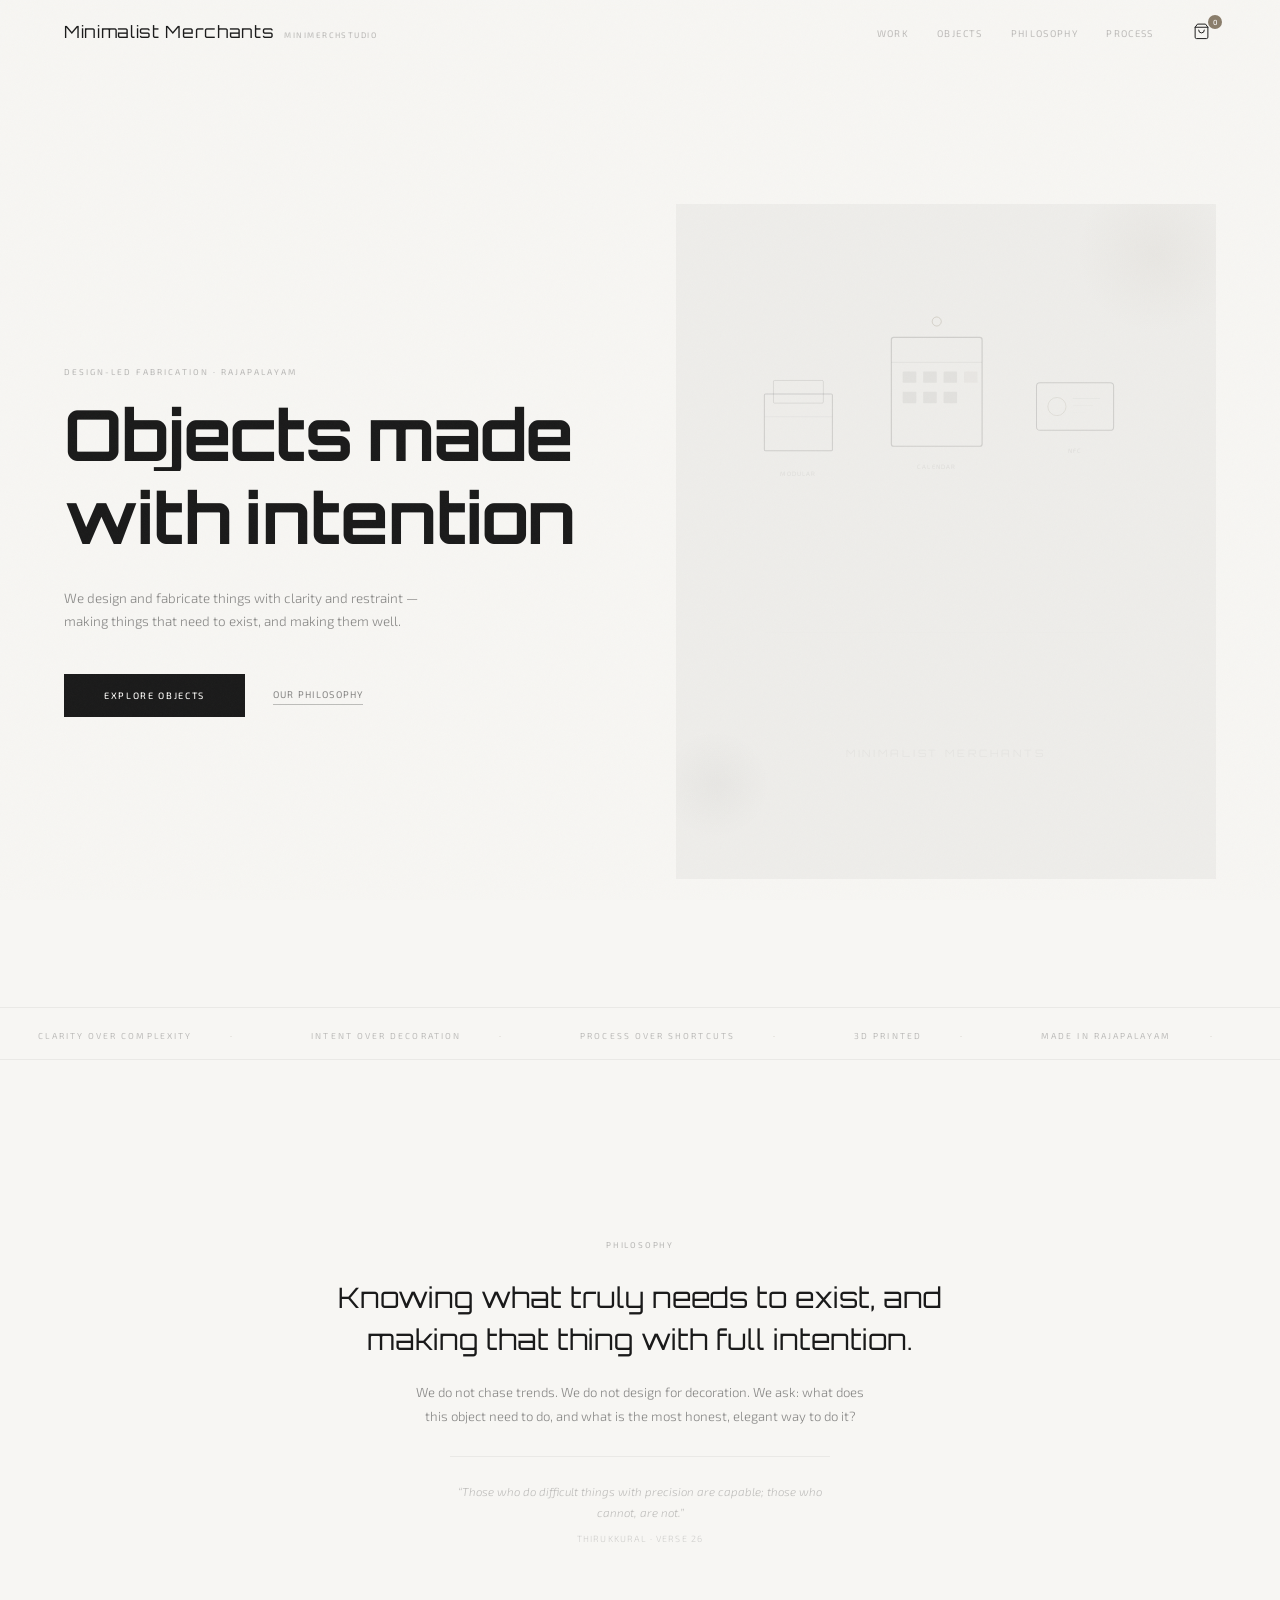
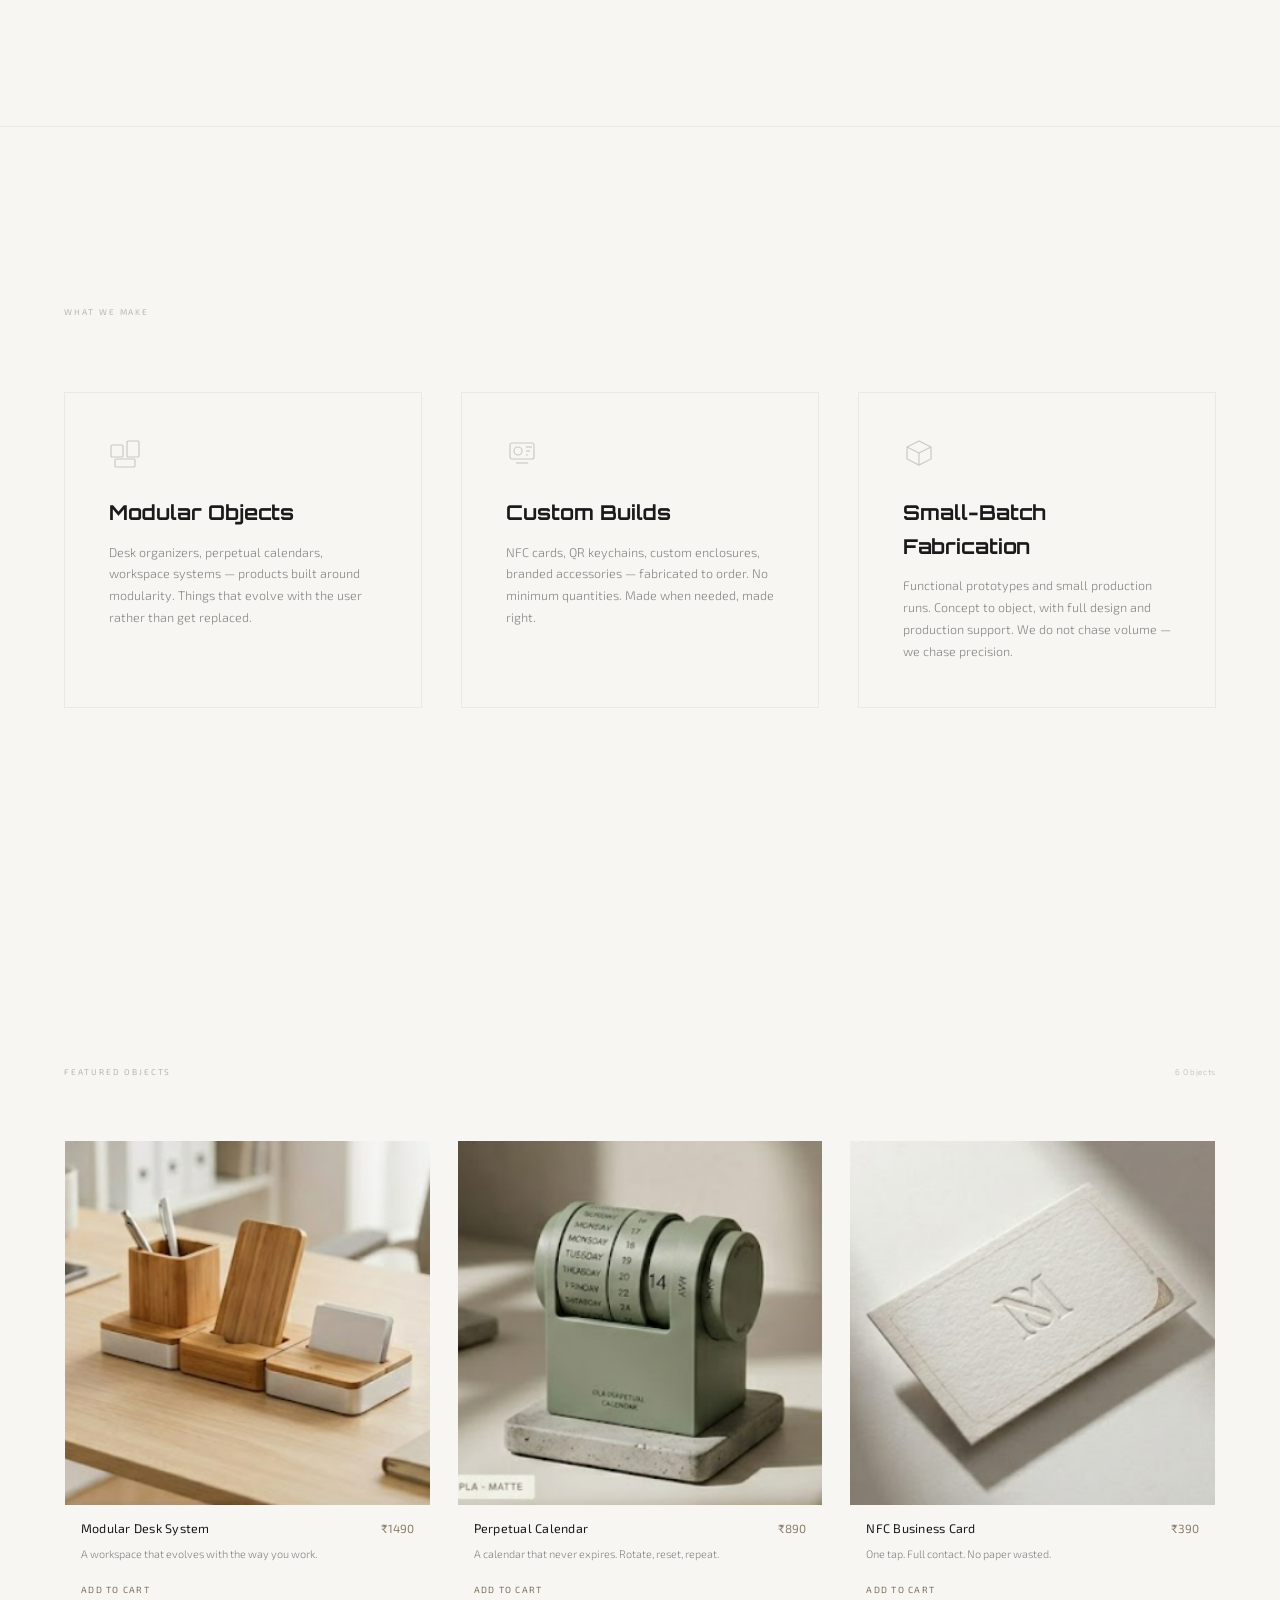
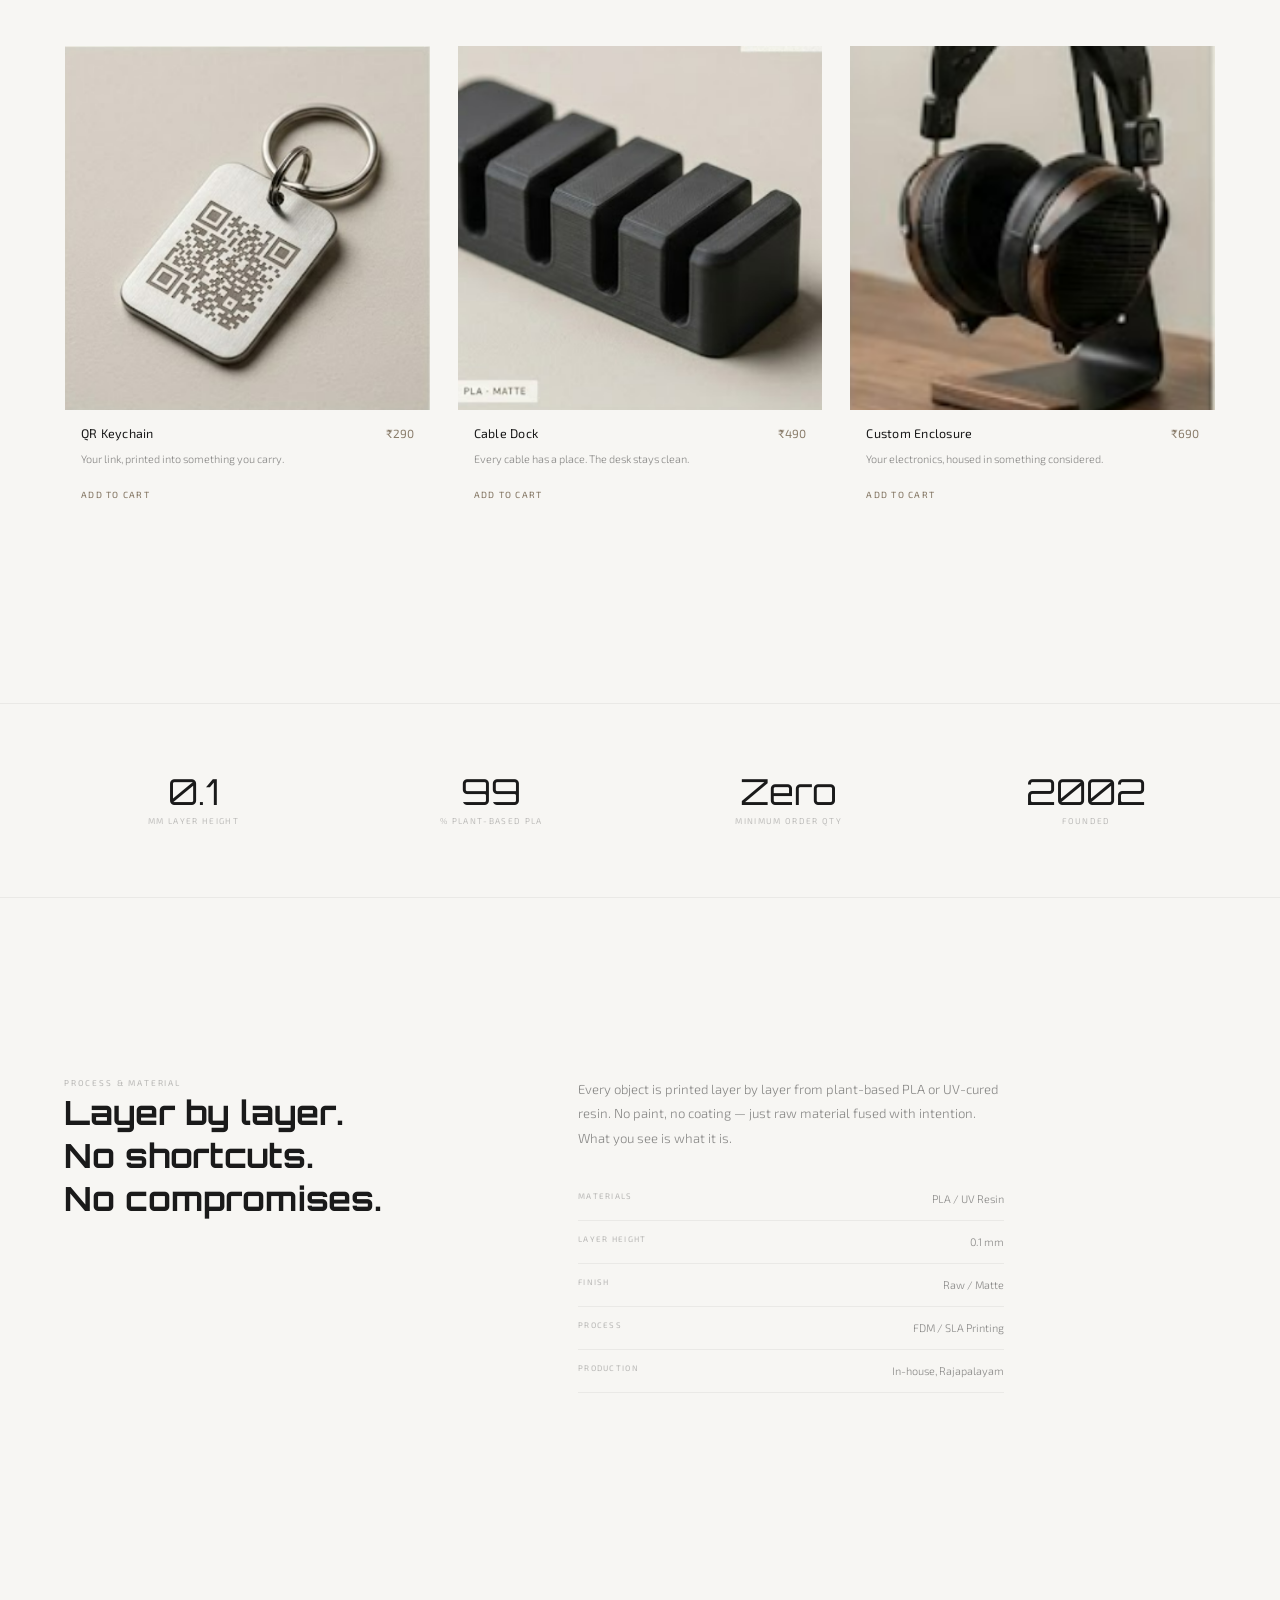
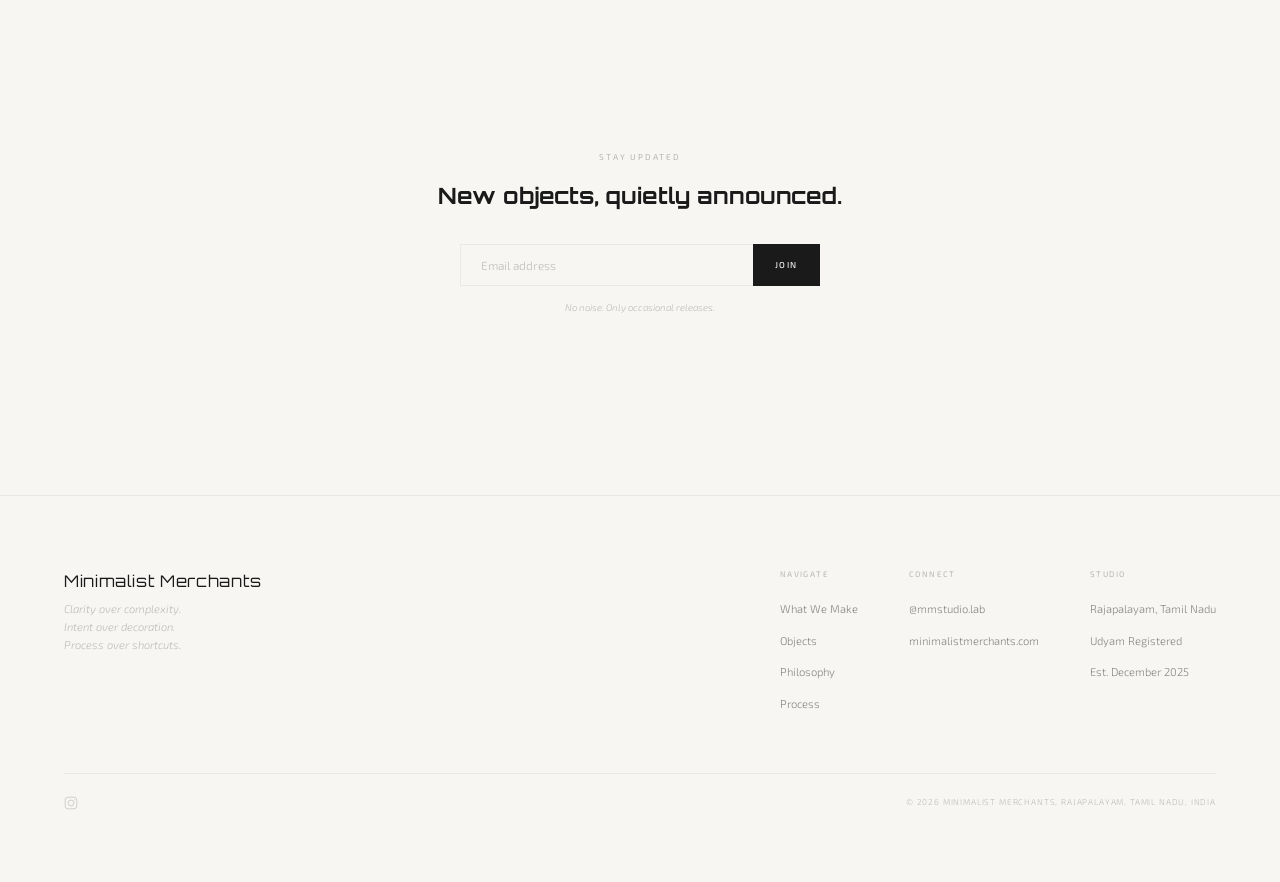
==== commit 82d62235: "style: switch to Orbitron + Exo 2 sci-fi font pairing - Headings: Orbitron (geometric, futuristic) -" ====
--- a/index.html
+++ b/index.html
@@ -11,7 +11,7 @@
   <meta name="twitter:card" content="summary_large_image">
   <link rel="preconnect" href="https://fonts.googleapis.com">
   <link rel="preconnect" href="https://fonts.gstatic.com" crossorigin>
-  <link href="https://fonts.googleapis.com/css2?family=DM+Sans:ital,opsz,wght@0,9..40,300;0,9..40,400;0,9..40,500;1,9..40,300;1,9..40,400&family=DM+Serif+Display&display=swap" rel="stylesheet">
+  <link href="https://fonts.googleapis.com/css2?family=Orbitron:wght@400;500;600;700&family=Exo+2:ital,wght@0,300;0,400;0,500;0,600;1,300;1,400&display=swap" rel="stylesheet">
   <link rel="stylesheet" href="css/style.css">
 </head>
 <body>
--- a/css/style.css
+++ b/css/style.css
@@ -11,8 +11,8 @@
   --accent:#8A7D6B;
   --accent-hover:#766A58;
   --border:rgba(26,26,26,.06);
-  --heading:'DM Serif Display',Georgia,serif;
-  --body:'DM Sans',system-ui,sans-serif;
+  --heading:'Orbitron',sans-serif;
+  --body:'Exo 2',system-ui,sans-serif;
   --ease:cubic-bezier(.25,.1,.25,1);
   --ease-out:cubic-bezier(.16,1,.3,1);
   --section-gap:clamp(100px,14vw,200px);
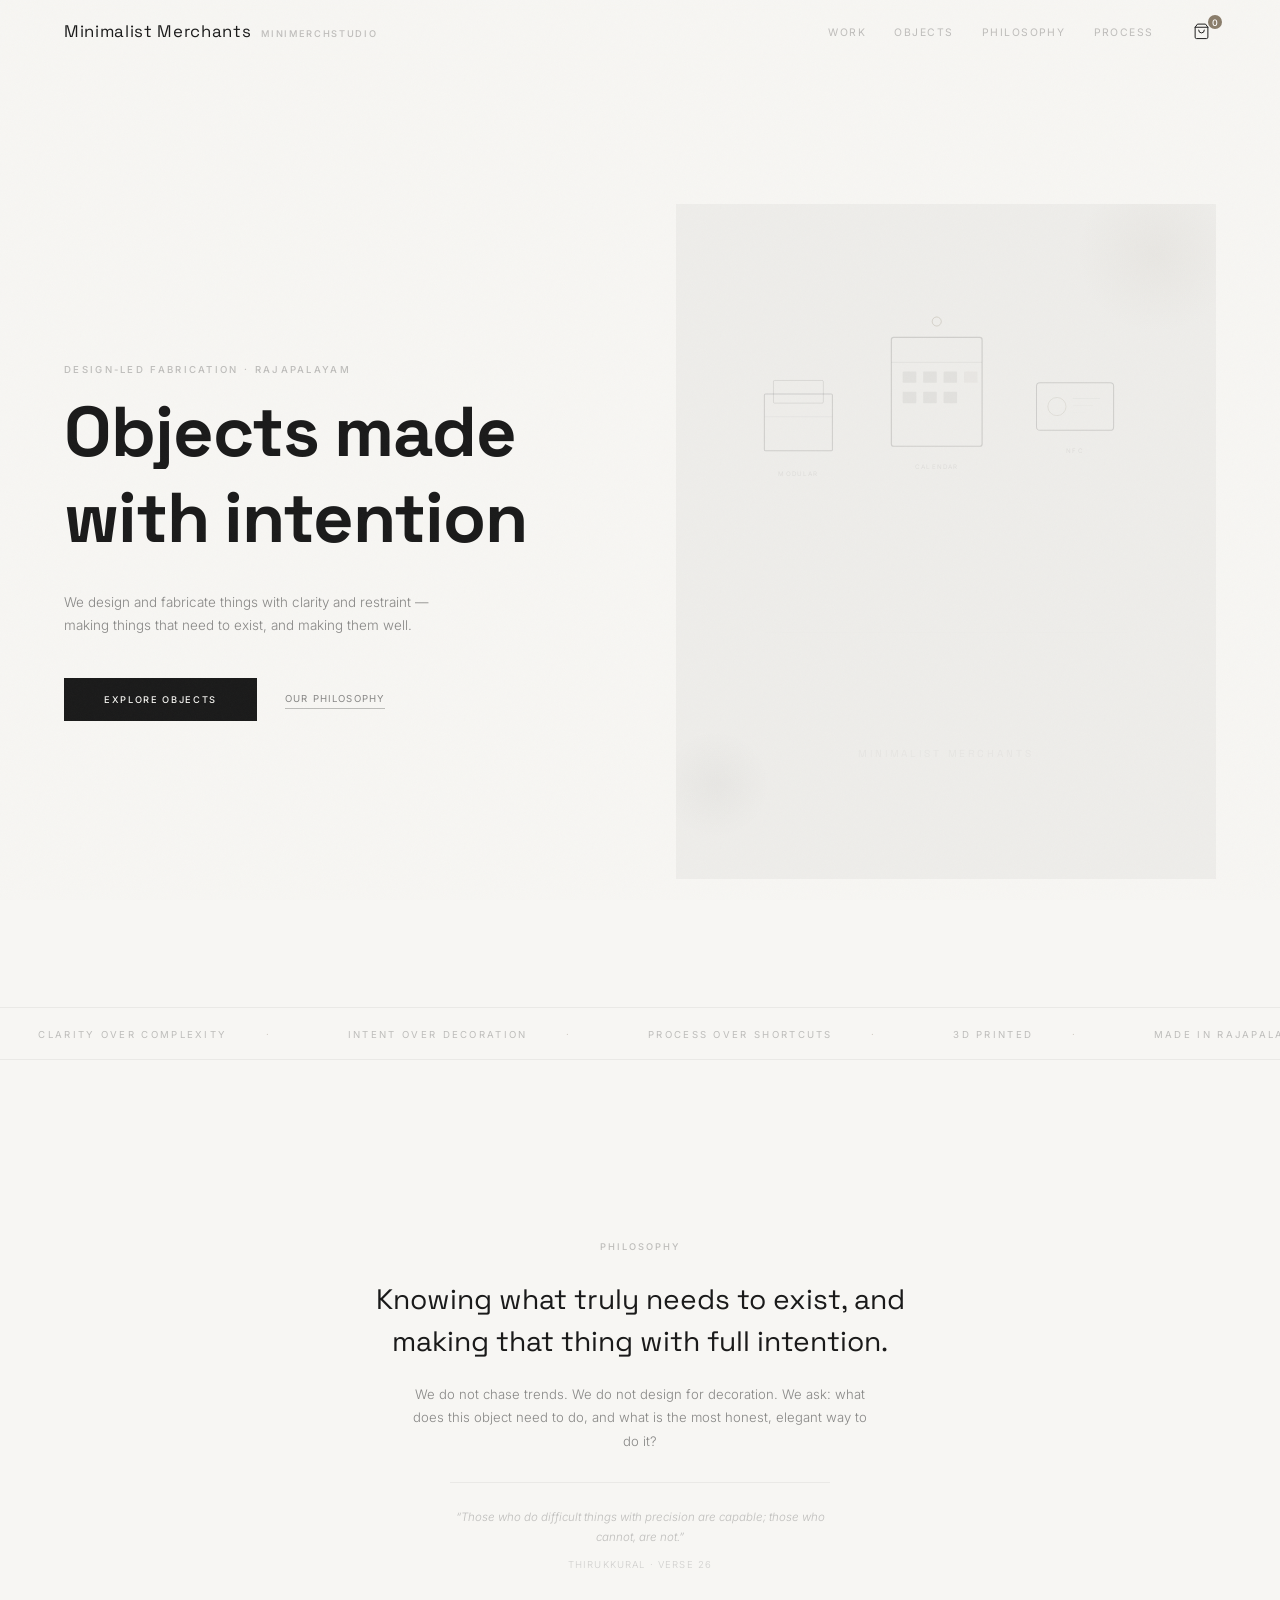
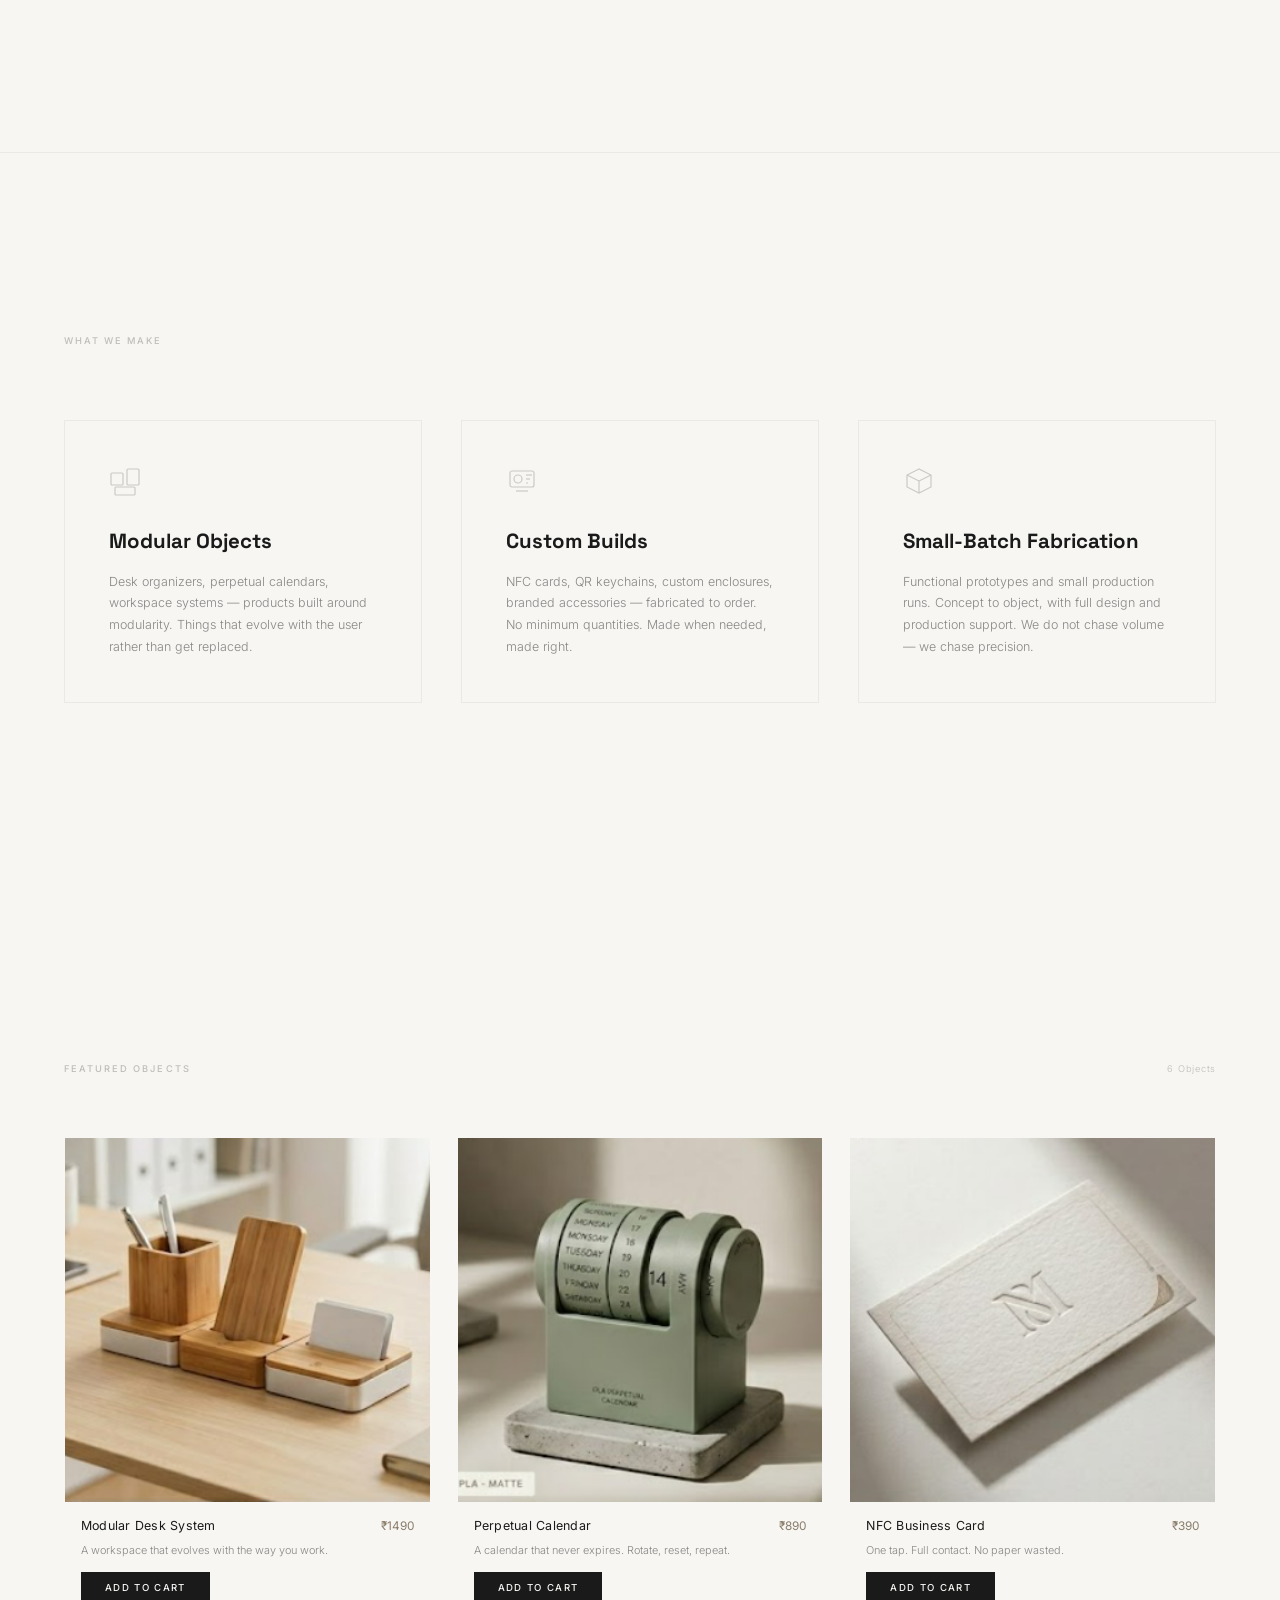
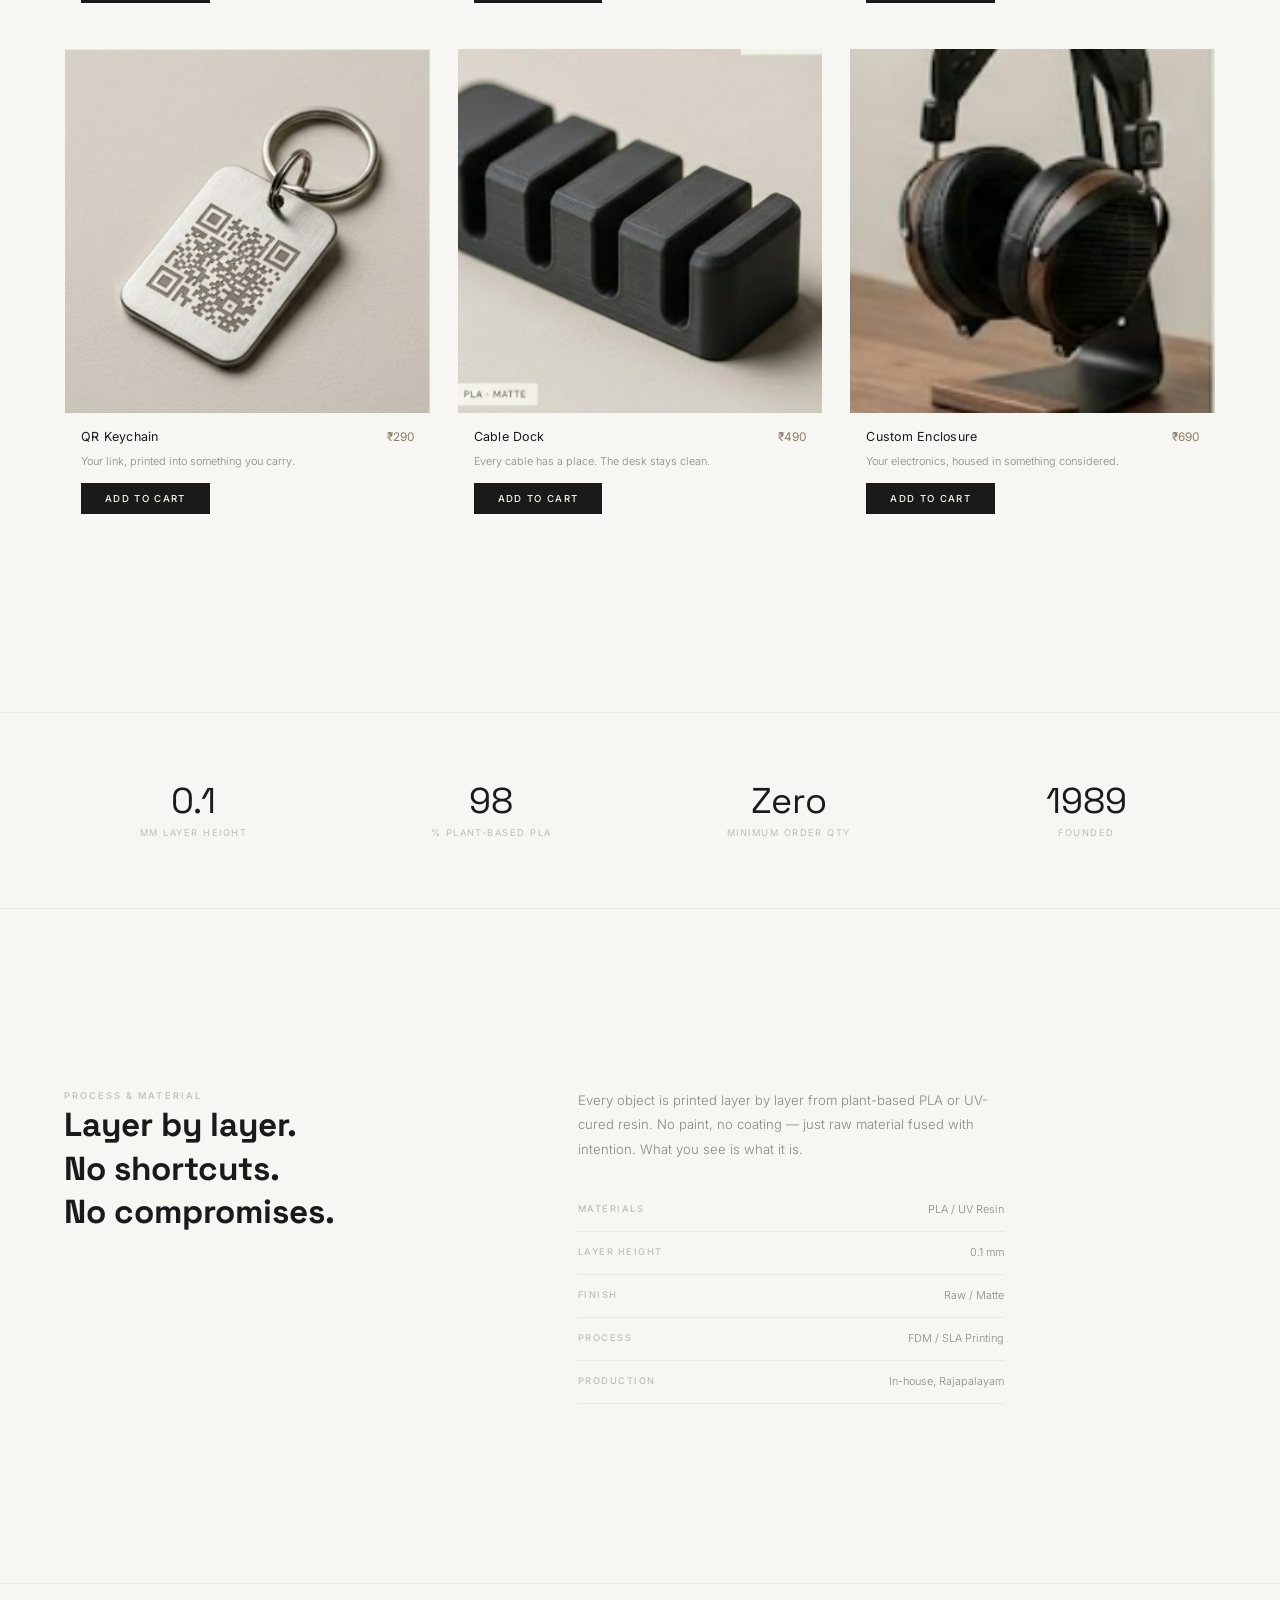
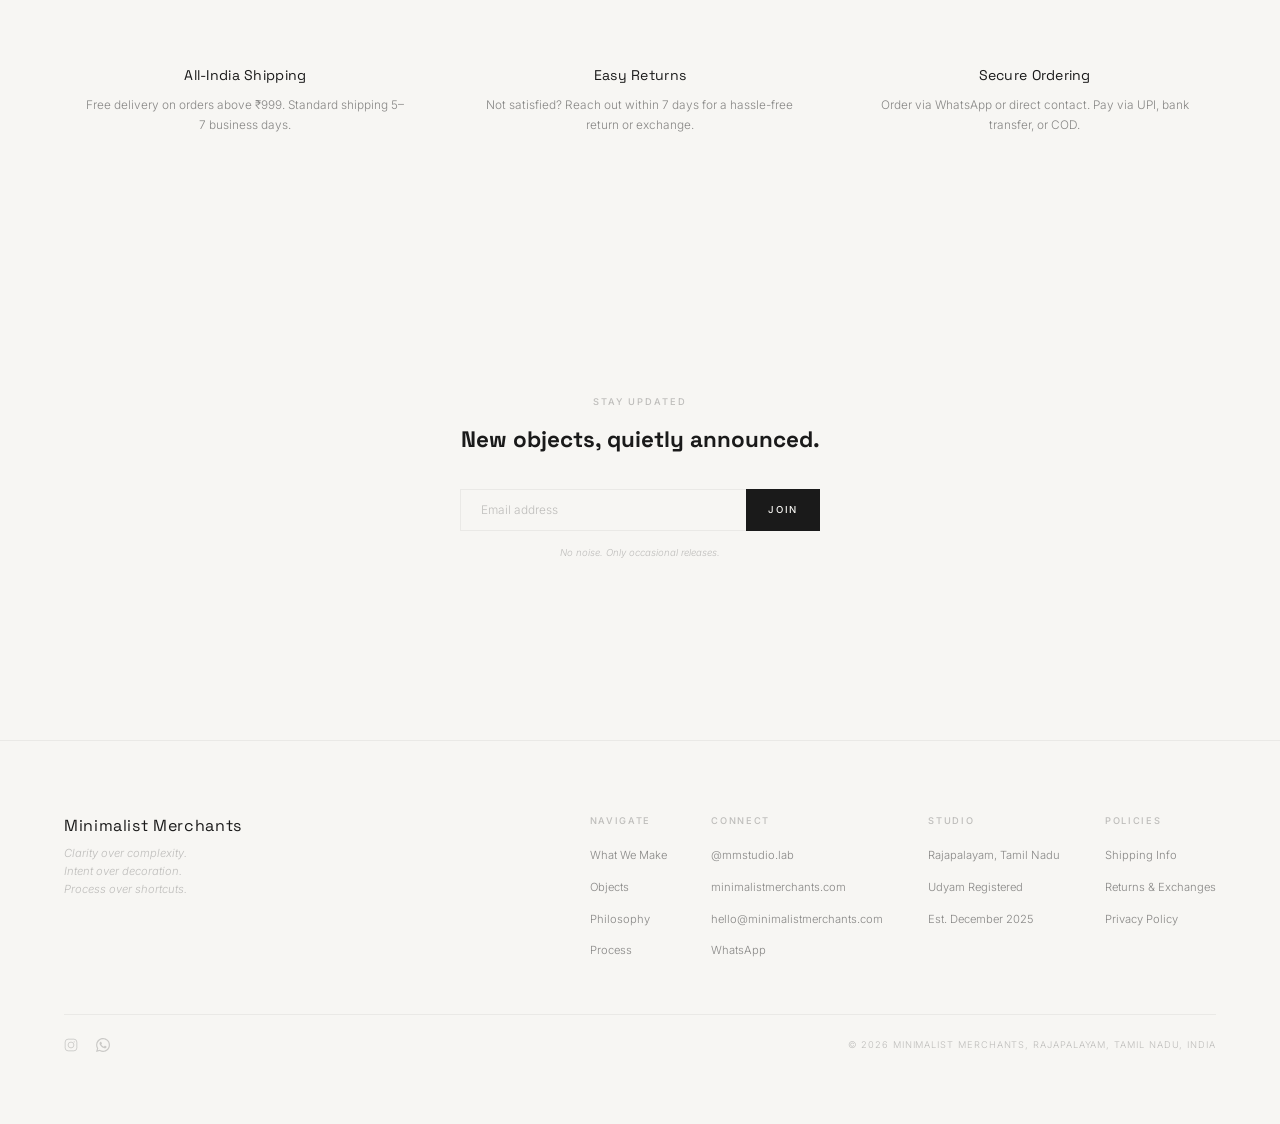
==== commit 217fec1c: "feat: major UX improvements across the board - Fonts: swap Orbitron+Exo2 to Space Grotesk+Inter (war" ====
--- a/index.html
+++ b/index.html
@@ -11,10 +11,12 @@
   <meta name="twitter:card" content="summary_large_image">
   <link rel="preconnect" href="https://fonts.googleapis.com">
   <link rel="preconnect" href="https://fonts.gstatic.com" crossorigin>
-  <link href="https://fonts.googleapis.com/css2?family=Orbitron:wght@400;500;600;700&family=Exo+2:ital,wght@0,300;0,400;0,500;0,600;1,300;1,400&display=swap" rel="stylesheet">
+  <link href="https://fonts.googleapis.com/css2?family=Inter:ital,opsz,wght@0,14..32,300;0,14..32,400;0,14..32,500;1,14..32,300;1,14..32,400&family=Space+Grotesk:wght@400;500;600;700&display=swap" rel="stylesheet">
+  <link rel="icon" type="image/svg+xml" href="data:image/svg+xml,%3Csvg xmlns='http://www.w3.org/2000/svg' viewBox='0 0 32 32'%3E%3Crect width='32' height='32' rx='4' fill='%231A1A1A'/%3E%3Ctext x='16' y='22' text-anchor='middle' font-family='system-ui' font-size='14' font-weight='600' fill='%23F7F6F3'%3EM%3C/text%3E%3C/svg%3E">
   <link rel="stylesheet" href="css/style.css">
 </head>
 <body>
+  <noscript><div style="padding:60px 24px;text-align:center;font-family:system-ui"><h1>Minimalist Merchants</h1><p>Please enable JavaScript to view this site.</p></div></noscript>
   <script src="js/data.js"></script>
   <script src="js/components.js"></script>
   <script src="js/app.js"></script>
--- a/css/style.css
+++ b/css/style.css
@@ -11,8 +11,8 @@
   --accent:#8A7D6B;
   --accent-hover:#766A58;
   --border:rgba(26,26,26,.06);
-  --heading:'Orbitron',sans-serif;
-  --body:'Exo 2',system-ui,sans-serif;
+  --heading:'Space Grotesk',sans-serif;
+  --body:'Inter',system-ui,sans-serif;
   --ease:cubic-bezier(.25,.1,.25,1);
   --ease-out:cubic-bezier(.16,1,.3,1);
   --section-gap:clamp(100px,14vw,200px);
@@ -50,7 +50,7 @@
 }
 .preloader.done{opacity:0;visibility:hidden;pointer-events:none}
 .preloader-mark{
-  font-family:var(--body);font-size:.62rem;font-weight:500;
+  font-family:var(--body);font-size:.68rem;font-weight:500;
   letter-spacing:.22em;text-transform:uppercase;color:var(--text-mid);
   opacity:0;animation:plFade .7s ease .2s forwards;
 }
@@ -112,7 +112,7 @@
 .nav-logo-group{display:flex;align-items:baseline;gap:10px}
 .nav-logo{font-family:var(--heading);font-size:1.05rem;letter-spacing:.04em}
 .nav-abbr{
-  font-size:.5rem;font-weight:500;letter-spacing:.18em;
+  font-size:.58rem;font-weight:500;letter-spacing:.18em;
   text-transform:uppercase;color:var(--text-light);display:none;
 }
 @media(min-width:768px){.nav-abbr{display:inline}}
@@ -121,7 +121,7 @@
 .nav-links{display:flex;gap:clamp(16px,2.2vw,36px);list-style:none}
 @media(max-width:640px){.nav-links{display:none}.mobile-btn{display:flex !important}}
 .nav-links a{
-  font-size:.6rem;font-weight:400;letter-spacing:.14em;
+  font-size:.65rem;font-weight:400;letter-spacing:.14em;
   text-transform:uppercase;color:var(--text-light);
   position:relative;transition:color .3s ease;
 }
@@ -136,7 +136,7 @@
 .cart-btn svg{width:17px;height:17px;stroke:var(--text);stroke-width:1.4}
 .cart-count{
   position:absolute;top:-2px;right:-6px;
-  font-size:.46rem;font-weight:500;
+  font-size:.56rem;font-weight:500;
   background:var(--accent);color:#fff;
   min-width:14px;height:14px;border-radius:7px;
   display:flex;align-items:center;justify-content:center;padding:0 3px;
@@ -218,11 +218,11 @@
 }
 .cart-item-qty button:hover{border-color:var(--accent)}
 .cart-item-qty span{font-size:.7rem;min-width:14px;text-align:center}
-.cart-item-remove{font-size:.5rem;font-weight:400;letter-spacing:.1em;text-transform:uppercase;color:var(--text-light);transition:color .2s ease}
+.cart-item-remove{font-size:.58rem;font-weight:400;letter-spacing:.1em;text-transform:uppercase;color:var(--text-light);transition:color .2s ease}
 .cart-item-remove:hover{color:var(--accent)}
 .cart-footer{padding:20px 28px;border-top:1px solid var(--border);flex-shrink:0}
 .cart-total{display:flex;justify-content:space-between;align-items:baseline;margin-bottom:18px}
-.cart-total-label{font-size:.58rem;font-weight:500;letter-spacing:.16em;text-transform:uppercase;color:var(--text-light)}
+.cart-total-label{font-size:.62rem;font-weight:500;letter-spacing:.16em;text-transform:uppercase;color:var(--text-light)}
 .cart-total-amount{font-family:var(--heading);font-size:1.25rem}
 .cart-checkout-btn{
   display:block;width:100%;padding:15px;
@@ -233,6 +233,19 @@
 }
 .cart-checkout-btn:hover{opacity:.8}
 .cart-checkout-btn:active{transform:scale(.98)}
+
+/* WhatsApp checkout */
+.wa-checkout-btn{
+  display:flex;align-items:center;justify-content:center;gap:10px;
+  width:100%;padding:15px;margin-bottom:10px;
+  background:#25D366;color:#fff;
+  font-size:.62rem;font-weight:500;letter-spacing:.14em;
+  text-transform:uppercase;text-align:center;
+  transition:opacity .3s ease,transform .12s ease;
+}
+.wa-checkout-btn:hover{opacity:.88}
+.wa-checkout-btn:active{transform:scale(.98)}
+.wa-checkout-btn svg{width:16px;height:16px;flex-shrink:0}
 
 /* ================================================
    MODAL
@@ -266,7 +279,7 @@
   display:flex;justify-content:space-between;padding:10px 0;
   border-bottom:1px solid var(--border);font-size:.66rem;
 }
-.modal-specs .spec-k{font-weight:500;letter-spacing:.14em;text-transform:uppercase;color:var(--text-light);font-size:.52rem}
+.modal-specs .spec-k{font-weight:500;letter-spacing:.14em;text-transform:uppercase;color:var(--text-light);font-size:.58rem}
 .modal-specs .spec-v{font-weight:300;color:var(--text-mid)}
 .modal-add-btn{
   padding:14px 30px;background:var(--text);color:var(--bg);
@@ -317,7 +330,7 @@
 @media(min-width:768px){.hero-text{order:1}.hero-image{order:2}}
 
 .hero-eyebrow{
-  font-size:.52rem;font-weight:500;letter-spacing:.24em;
+  font-size:.6rem;font-weight:500;letter-spacing:.24em;
   text-transform:uppercase;color:var(--text-light);margin-bottom:18px;
   opacity:0;transform:translateY(10px);
   transition:opacity .5s ease .2s,transform .5s var(--ease) .2s;
@@ -408,7 +421,7 @@
 }
 .marquee-track{display:inline-flex;animation:marquee 50s linear infinite}
 .marquee-track span{
-  font-size:.54rem;font-weight:400;letter-spacing:.24em;
+  font-size:.6rem;font-weight:400;letter-spacing:.24em;
   text-transform:uppercase;color:var(--text-light);padding:0 clamp(20px,3vw,44px);
 }
 .marquee-track span::after{content:'\00B7';margin-left:clamp(20px,3vw,44px);color:var(--accent);opacity:.35}
@@ -420,7 +433,7 @@
 .philosophy{padding:var(--section-gap) var(--px);display:flex;justify-content:center}
 .phil-inner{max-width:620px;text-align:center}
 .phil-label{
-  font-size:.52rem;font-weight:500;letter-spacing:.22em;
+  font-size:.58rem;font-weight:500;letter-spacing:.22em;
   text-transform:uppercase;color:var(--text-light);margin-bottom:24px;
 }
 .phil-text{
@@ -438,7 +451,7 @@
   max-width:380px;margin:0 auto;
 }
 .phil-verse-ref{
-  display:block;font-style:normal;font-size:.56rem;
+  display:block;font-style:normal;font-size:.6rem;
   letter-spacing:.12em;text-transform:uppercase;
   margin-top:8px;color:var(--text-light);opacity:.7;
 }
@@ -468,8 +481,8 @@
   display:flex;justify-content:space-between;align-items:flex-end;
   margin-bottom:clamp(40px,5vw,60px);
 }
-.section-label{font-size:.52rem;font-weight:500;letter-spacing:.22em;text-transform:uppercase;color:var(--text-light)}
-.section-count{font-size:.52rem;font-weight:300;letter-spacing:.08em;color:var(--text-light)}
+.section-label{font-size:.58rem;font-weight:500;letter-spacing:.22em;text-transform:uppercase;color:var(--text-light)}
+.section-count{font-size:.58rem;font-weight:300;letter-spacing:.08em;color:var(--text-light)}
 .products-grid{display:grid;grid-template-columns:1fr;gap:clamp(16px,2.4vw,26px)}
 @media(min-width:560px){.products-grid{grid-template-columns:repeat(2,1fr)}}
 @media(min-width:1040px){.products-grid{grid-template-columns:repeat(3,1fr)}}
@@ -495,7 +508,7 @@
 .product-image-inner img{width:100%;height:100%;object-fit:cover}
 .product-micro{
   position:absolute;bottom:10px;left:10px;
-  font-size:.48rem;font-weight:500;letter-spacing:.14em;text-transform:uppercase;
+  font-size:.56rem;font-weight:500;letter-spacing:.14em;text-transform:uppercase;
   color:var(--text-light);background:rgba(247,246,243,.9);
   padding:4px 10px;backdrop-filter:blur(6px);
   opacity:0;transform:translateY(5px);
@@ -504,7 +517,7 @@
 .product-card:hover .product-micro{opacity:1;transform:translateY(0)}
 .product-quick{
   position:absolute;top:10px;right:10px;
-  font-size:.46rem;font-weight:500;letter-spacing:.14em;text-transform:uppercase;
+  font-size:.56rem;font-weight:500;letter-spacing:.14em;text-transform:uppercase;
   color:var(--text-light);background:rgba(247,246,243,.9);
   padding:4px 9px;backdrop-filter:blur(6px);opacity:0;transition:opacity .3s ease;
 }
@@ -515,15 +528,13 @@
 .product-price{font-size:.74rem;font-weight:400;color:var(--accent)}
 .product-desc{font-size:.68rem;font-weight:300;line-height:1.65;color:var(--text-mid);margin-bottom:12px}
 .product-add{
-  font-size:.56rem;font-weight:500;letter-spacing:.14em;text-transform:uppercase;
-  color:var(--accent);padding:0;position:relative;transition:color .3s ease;
-}
-.product-add::after{
-  content:'';position:absolute;left:0;bottom:-1px;
-  width:0;height:1px;background:var(--accent);transition:width .4s var(--ease);
-}
-.product-add:hover::after{width:100%}
-.product-add:hover{color:var(--accent-hover)}
+  display:inline-block;padding:10px 24px;
+  background:var(--text);color:var(--bg);
+  font-size:.6rem;font-weight:500;letter-spacing:.14em;text-transform:uppercase;
+  transition:opacity .3s ease,transform .12s ease;
+}
+.product-add:hover{opacity:.82}
+.product-add:active{transform:scale(.97)}
 
 /* ================================================
    PROCESS
@@ -538,7 +549,7 @@
   display:flex;justify-content:space-between;padding:12px 0;
   border-bottom:1px solid var(--border);font-size:.68rem;
 }
-.process-specs .spec-k{font-weight:500;letter-spacing:.16em;text-transform:uppercase;color:var(--text-light);font-size:.5rem}
+.process-specs .spec-k{font-weight:500;letter-spacing:.16em;text-transform:uppercase;color:var(--text-light);font-size:.58rem}
 .process-specs .spec-v{font-weight:300;color:var(--text-mid)}
 
 /* ================================================
@@ -552,13 +563,13 @@
 @media(min-width:768px){.stats{grid-template-columns:repeat(4,1fr)}}
 .stat{text-align:center}
 .stat-num{font-family:var(--heading);font-size:clamp(1.5rem,2.8vw,2.4rem);line-height:1.1;margin-bottom:4px}
-.stat-label{font-size:.52rem;font-weight:400;letter-spacing:.16em;text-transform:uppercase;color:var(--text-light)}
+.stat-label{font-size:.58rem;font-weight:400;letter-spacing:.16em;text-transform:uppercase;color:var(--text-light)}
 
 /* ================================================
    NEWSLETTER
    ================================================ */
 .newsletter{padding:var(--section-gap) var(--px);text-align:center}
-.nl-label{font-size:.52rem;font-weight:500;letter-spacing:.22em;text-transform:uppercase;color:var(--text-light);margin-bottom:12px}
+.nl-label{font-size:.58rem;font-weight:500;letter-spacing:.22em;text-transform:uppercase;color:var(--text-light);margin-bottom:12px}
 .nl-heading{font-family:var(--heading);font-size:clamp(1.05rem,1.8vw,1.4rem);margin-bottom:30px}
 .nl-form{display:flex;max-width:360px;margin:0 auto}
 .nl-input{
@@ -570,7 +581,7 @@
 .nl-input:focus{border-color:var(--accent)}
 .nl-submit{
   padding:13px 22px;background:var(--text);color:var(--bg);
-  font-size:.54rem;font-weight:500;letter-spacing:.18em;text-transform:uppercase;
+  font-size:.6rem;font-weight:500;letter-spacing:.18em;text-transform:uppercase;
   white-space:nowrap;transition:opacity .3s ease;
 }
 .nl-submit:hover{opacity:.8}
@@ -579,6 +590,19 @@
 .nl-thanks.show{display:block}
 
 /* ================================================
+   TRUST BAR
+   ================================================ */
+.trust-bar{
+  padding:clamp(40px,5vw,60px) var(--px);
+  border-top:1px solid var(--border);
+  display:grid;grid-template-columns:1fr;gap:clamp(20px,3vw,32px);
+}
+@media(min-width:768px){.trust-bar{grid-template-columns:repeat(3,1fr)}}
+.trust-item{text-align:center;padding:20px}
+.trust-title{font-family:var(--heading);font-size:.88rem;letter-spacing:.02em;margin-bottom:8px}
+.trust-desc{font-size:.74rem;font-weight:300;line-height:1.7;color:var(--text-mid)}
+
+/* ================================================
    FOOTER
    ================================================ */
 .footer{
@@ -586,10 +610,10 @@
   display:grid;grid-template-columns:1fr;gap:32px;
   border-top:1px solid var(--border);
 }
-@media(min-width:768px){.footer{grid-template-columns:1fr auto auto auto;gap:clamp(32px,4vw,64px)}}
+@media(min-width:768px){.footer{grid-template-columns:1.4fr auto auto auto auto;gap:clamp(28px,3.5vw,52px)}}
 .footer-logo{font-family:var(--heading);font-size:1rem;letter-spacing:.04em;margin-bottom:6px}
 .footer-tagline{font-size:.7rem;font-weight:300;font-style:italic;color:var(--text-light);line-height:1.6;max-width:220px}
-.footer-col-title{font-size:.5rem;font-weight:500;letter-spacing:.18em;text-transform:uppercase;color:var(--text-light);margin-bottom:14px}
+.footer-col-title{font-size:.58rem;font-weight:500;letter-spacing:.18em;text-transform:uppercase;color:var(--text-light);margin-bottom:14px}
 .footer-col ul{list-style:none}
 .footer-col li{margin-bottom:7px}
 .footer-col a{font-size:.7rem;font-weight:300;color:var(--text-mid);transition:color .2s ease}
@@ -602,7 +626,7 @@
 .footer-social a{display:flex;opacity:.2;transition:opacity .3s ease,transform .3s var(--ease)}
 .footer-social a:hover{opacity:.5;transform:translateY(-2px)}
 .footer-social svg{width:14px;height:14px}
-.footer-copy{font-size:.52rem;font-weight:300;letter-spacing:.1em;text-transform:uppercase;color:var(--text-light)}
+.footer-copy{font-size:.58rem;font-weight:300;letter-spacing:.1em;text-transform:uppercase;color:var(--text-light)}
 
 /* Back to top */
 .back-top{
